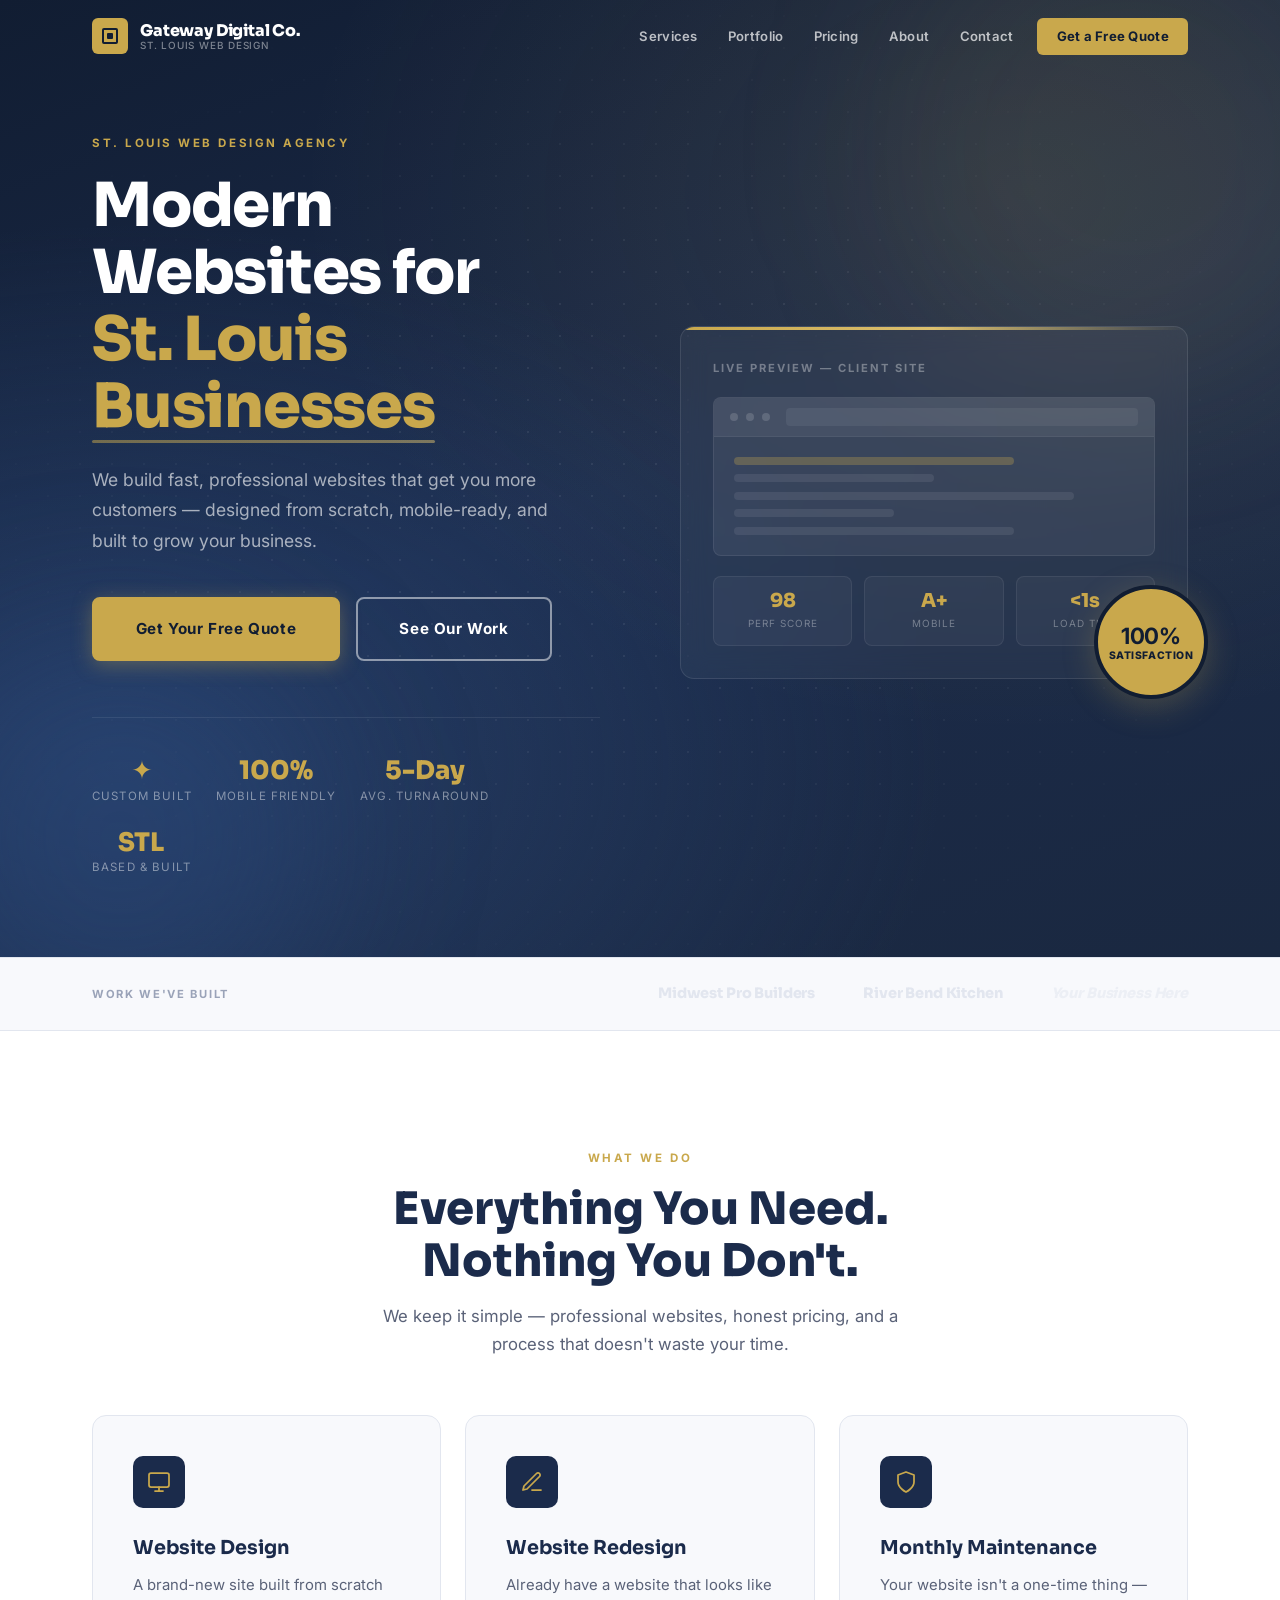
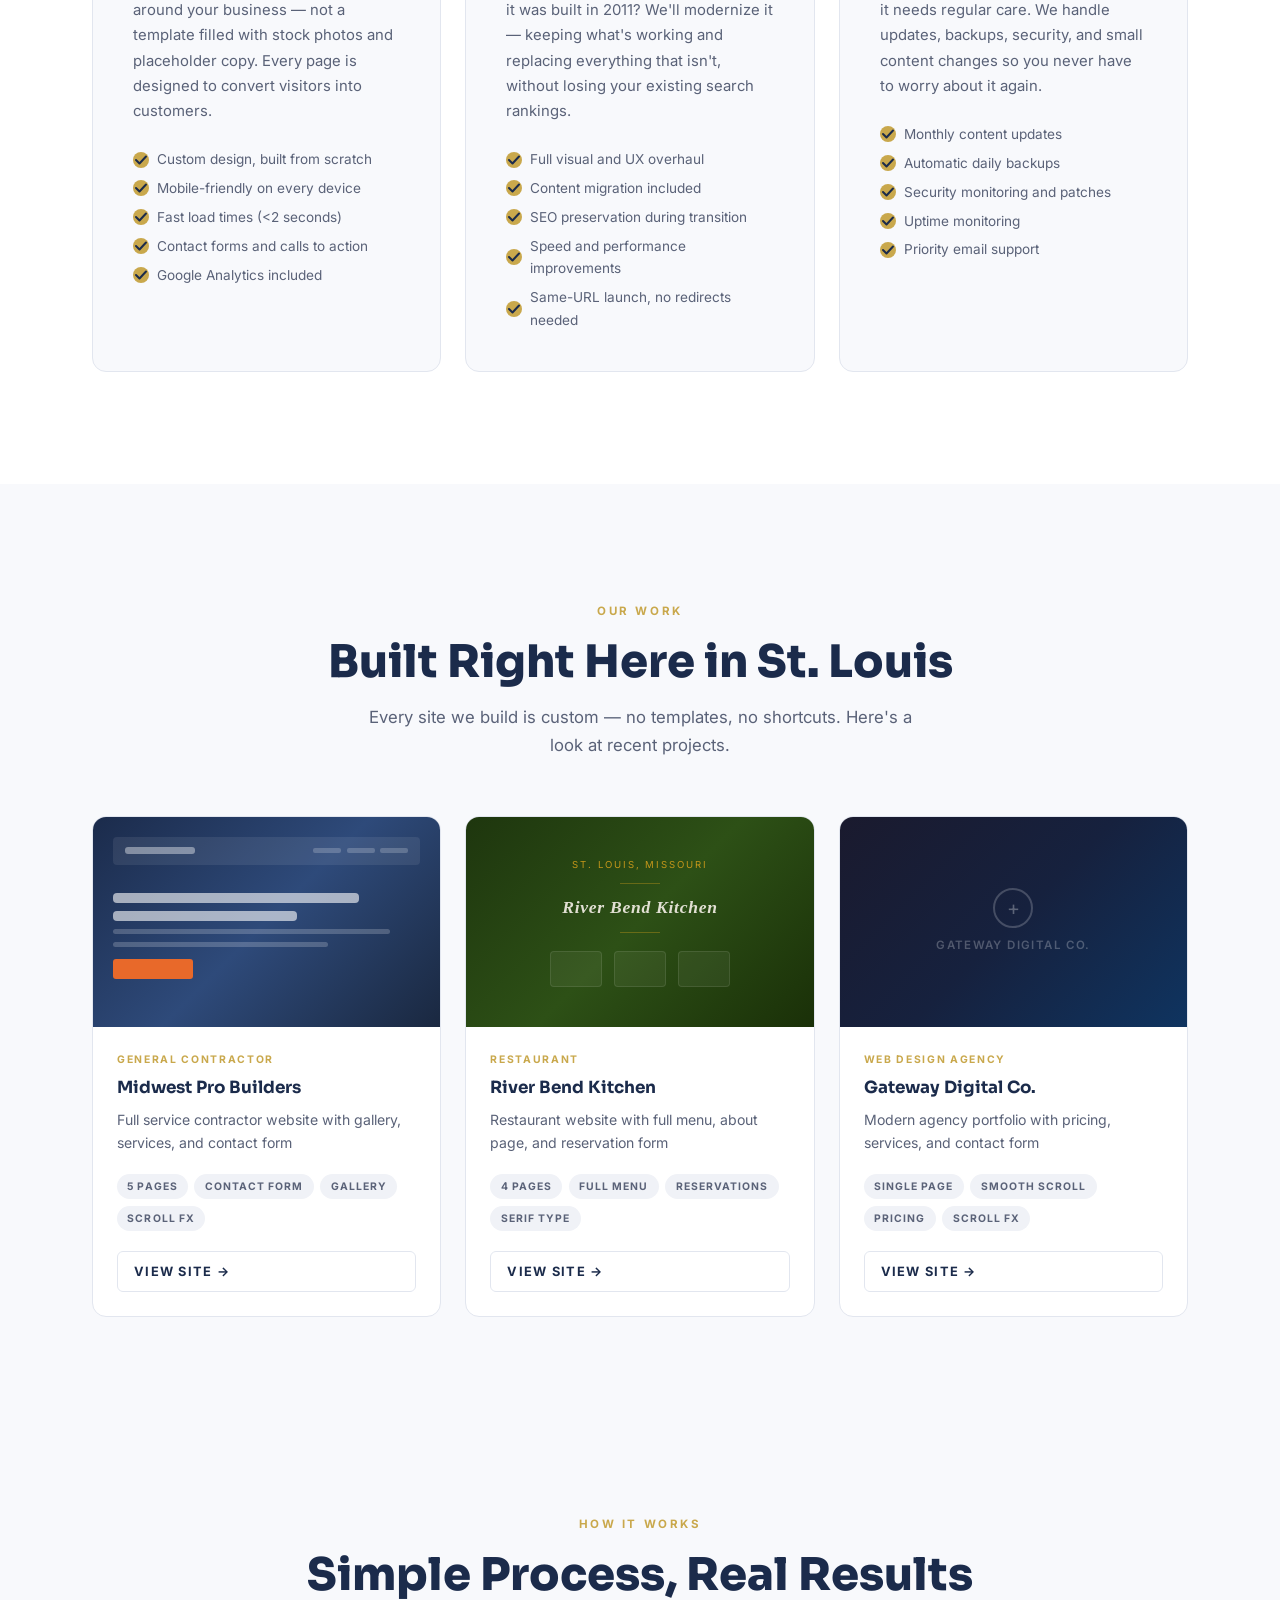
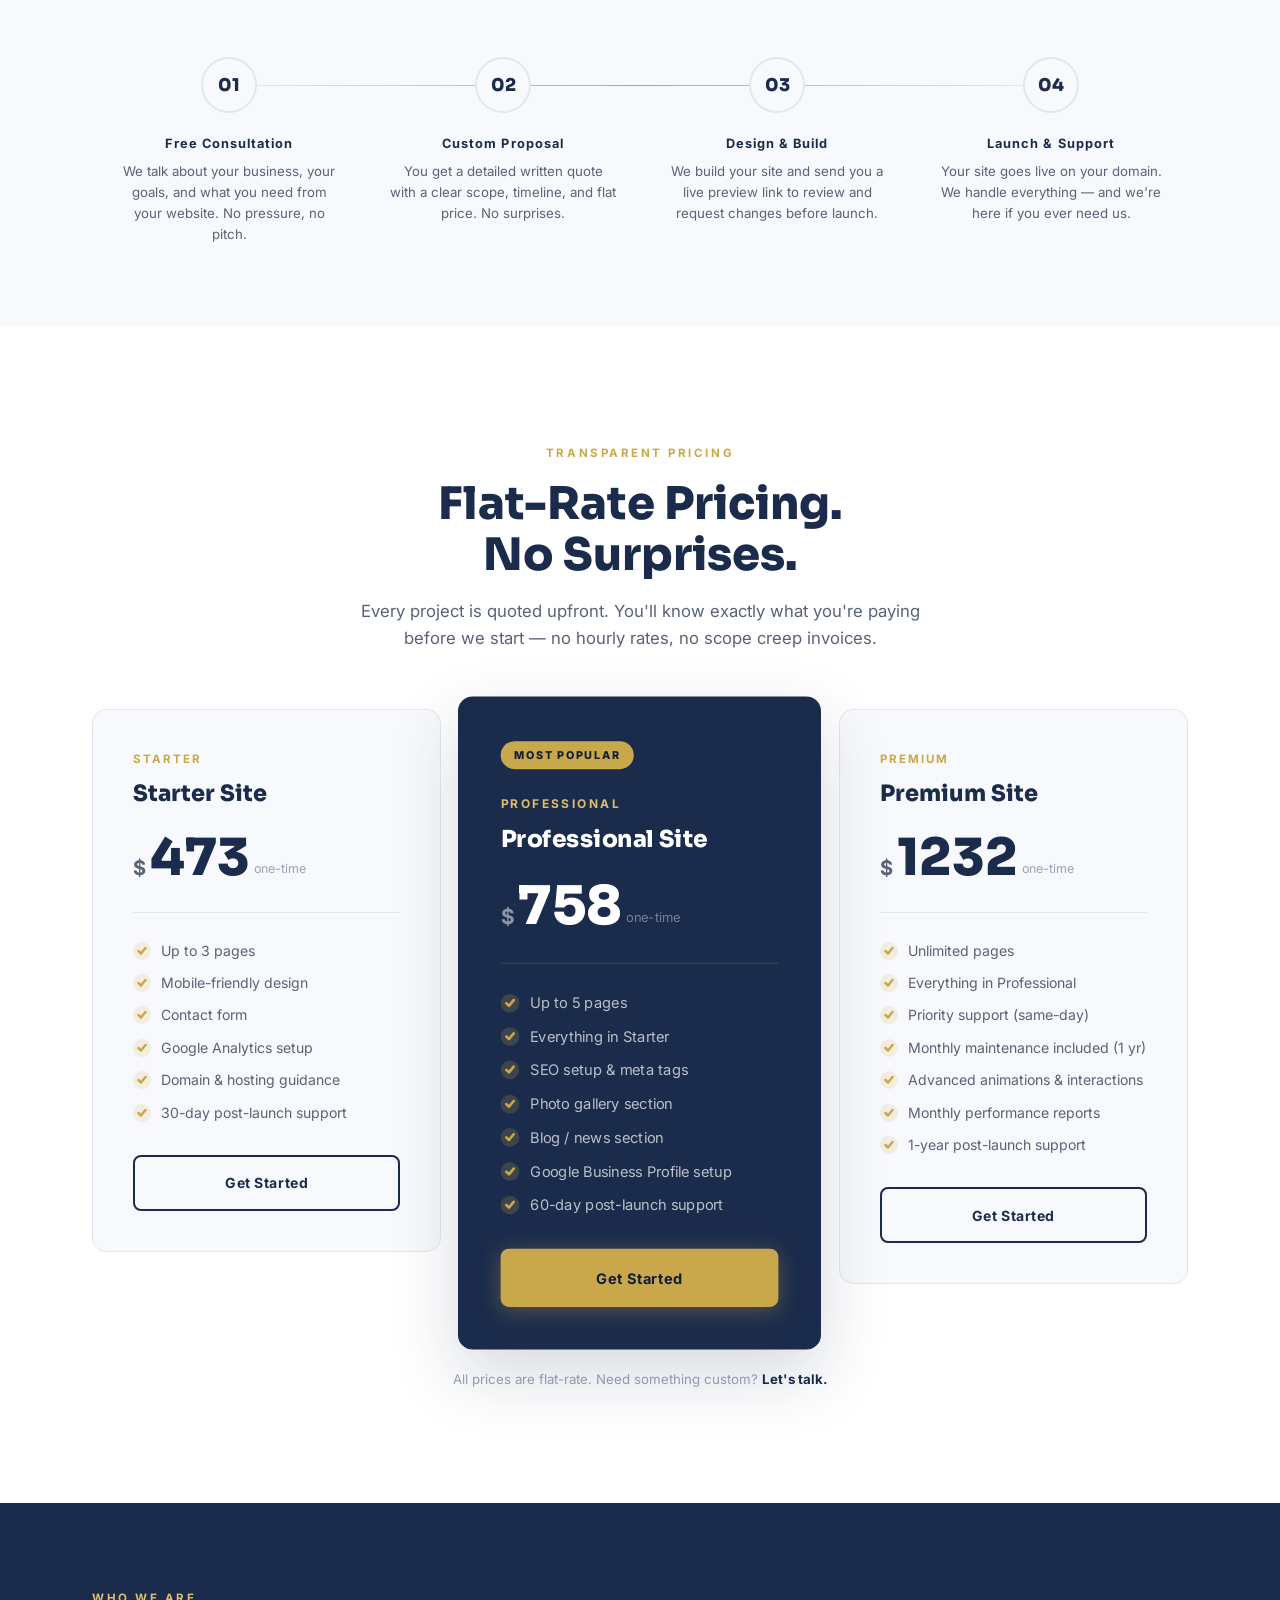
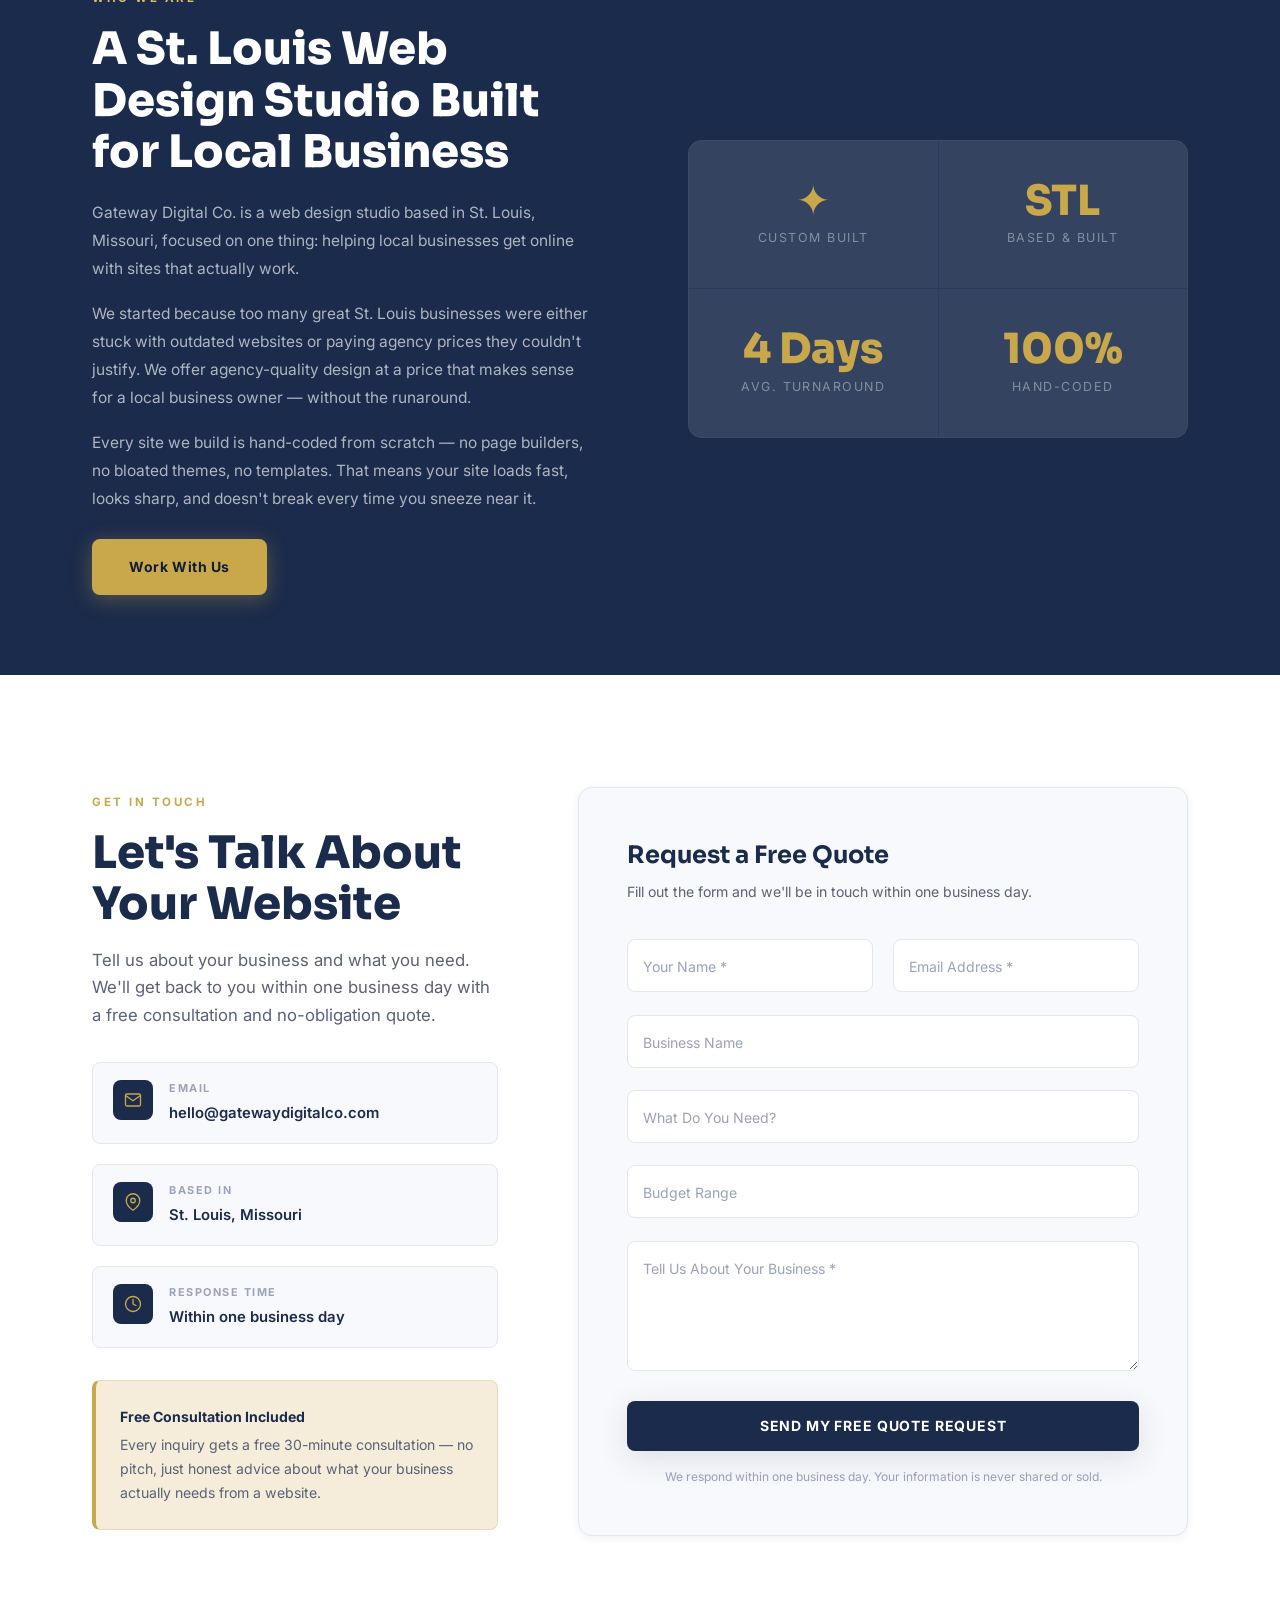
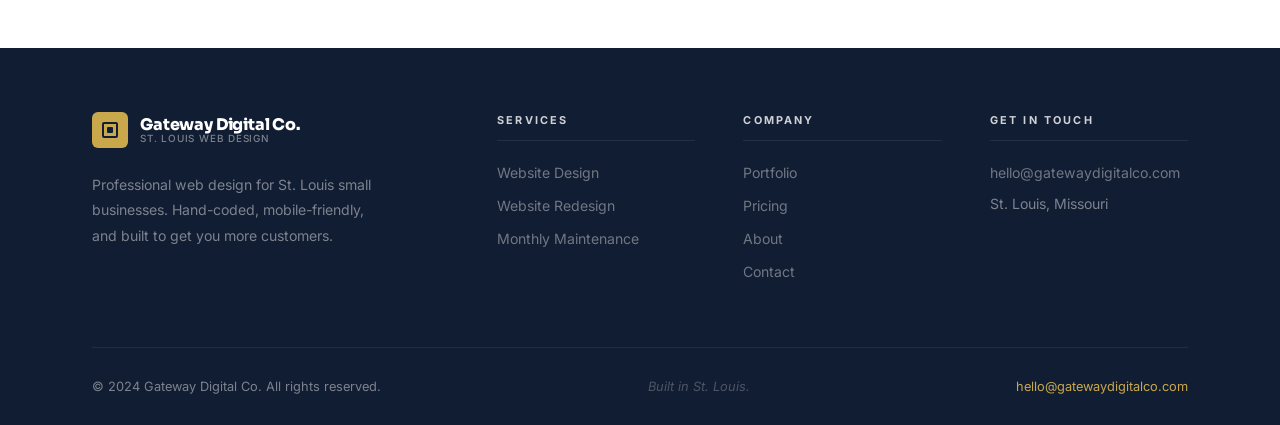
==== index.html @ f3757d0f "Fix badge sizing, remove misleading stat, improve mobile responsiveness - Expand hero badge circle t" ====
<!DOCTYPE html>
<html lang="en">
<head>
  <meta charset="UTF-8" />
  <meta name="viewport" content="width=device-width, initial-scale=1.0" />
  <title>Gateway Digital Co. — Web Design for St. Louis Businesses</title>
  <meta name="description" content="Gateway Digital Co. builds fast, professional websites for St. Louis small businesses. Custom design, mobile-friendly, built to get you more customers." />
  <link rel="stylesheet" href="css/style.css" />
  <style>
    /* Active nav link */
    .nav-links a.active-link { color: var(--gold) !important; }
  </style>
</head>
<body>

<!-- MOBILE NAV -->
<div id="mobile-nav">
  <a href="#services">Services</a>
  <a href="#portfolio">Portfolio</a>
  <a href="#pricing">Pricing</a>
  <a href="#about">About</a>
  <a href="#contact">Contact</a>
  <a href="#contact" class="mob-cta">Get a Free Quote</a>
</div>

<!-- HEADER -->
<header id="site-header" class="at-top">
  <div class="nav-inner">
    <a href="#" class="nav-logo">
      <div class="nav-logo-mark">
        <div class="nav-logo-mark-inner"></div>
      </div>
      <div class="nav-logo-text">
        <div class="nav-logo-name">Gateway Digital Co.</div>
        <div class="nav-logo-tagline">St. Louis Web Design</div>
      </div>
    </a>
    <nav class="nav-links">
      <a href="#services">Services</a>
      <a href="#portfolio">Portfolio</a>
      <a href="#pricing">Pricing</a>
      <a href="#about">About</a>
      <a href="#contact">Contact</a>
      <a href="#contact" class="nav-cta">Get a Free Quote</a>
    </nav>
    <button class="hamburger" aria-label="Open menu">
      <span></span><span></span><span></span>
    </button>
  </div>
</header>

<!-- ============================================================
     HERO
     ============================================================ -->
<section id="hero" class="hero">
  <div class="hero-shape hero-shape-1"></div>
  <div class="hero-shape hero-shape-2"></div>

  <div class="hero-inner">
    <!-- COPY -->
    <div class="hero-copy reveal">
      <span class="eyebrow">St. Louis Web Design Agency</span>
      <h1 class="hero-headline">
        Modern Websites for<br><mark>St. Louis Businesses</mark>
      </h1>
      <p class="hero-sub">
        We build fast, professional websites that get you more customers — designed from scratch, mobile-ready, and built to grow your business.
      </p>
      <div class="hero-actions">
        <a href="#contact" class="btn btn-gold btn-lg">Get Your Free Quote</a>
        <a href="#portfolio" class="btn btn-outline-white btn-lg">See Our Work</a>
      </div>
      <div class="hero-proof">
        <div class="proof-item">
          <div class="proof-num">✦</div>
          <div class="proof-label">Custom Built</div>
        </div>
        <div class="proof-item">
          <div class="proof-num">100%</div>
          <div class="proof-label">Mobile Friendly</div>
        </div>
        <div class="proof-item">
          <div class="proof-num" data-count="5" data-suffix="-Day">5-Day</div>
          <div class="proof-label">Avg. Turnaround</div>
        </div>
        <div class="proof-item">
          <div class="proof-num">STL</div>
          <div class="proof-label">Based &amp; Built</div>
        </div>
      </div>
    </div>

    <!-- VISUAL -->
    <div class="hero-visual reveal from-right">
      <div class="hero-card">
        <div class="hero-card-label">Live Preview — Client Site</div>
        <div class="hero-browser">
          <div class="hero-browser-bar">
            <div class="browser-dot"></div>
            <div class="browser-dot"></div>
            <div class="browser-dot"></div>
            <div class="browser-url"></div>
          </div>
          <div class="hero-browser-body">
            <div class="browser-line accent w-70"></div>
            <div class="browser-line w-50"></div>
            <div class="browser-line w-85"></div>
            <div class="browser-line w-40"></div>
            <div class="browser-line w-70"></div>
          </div>
        </div>
        <div class="hero-metrics">
          <div class="metric-box">
            <div class="metric-val">98</div>
            <div class="metric-lbl">Perf Score</div>
          </div>
          <div class="metric-box">
            <div class="metric-val">A+</div>
            <div class="metric-lbl">Mobile</div>
          </div>
          <div class="metric-box">
            <div class="metric-val">&lt;1s</div>
            <div class="metric-lbl">Load Time</div>
          </div>
        </div>
      </div>
      <div class="hero-badge-float">
        <strong>100%</strong>
        Satisfaction
      </div>
    </div>
  </div>
</section>

<!-- LOGO BAR -->
<div class="logo-bar">
  <div class="logo-bar-inner">
    <span class="logo-bar-label">Work We've Built</span>
    <div class="logo-bar-logos">
      <span class="logo-bar-item">Midwest Pro Builders</span>
      <span class="logo-bar-item">River Bend Kitchen</span>
      <span class="logo-bar-item" style="font-style:italic;opacity:0.5;">Your Business Here</span>
    </div>
  </div>
</div>

<!-- ============================================================
     SERVICES
     ============================================================ -->
<section id="services" class="section">
  <div class="wrap">
    <div class="text-center reveal">
      <span class="eyebrow">What We Do</span>
      <h2 class="section-heading">Everything You Need.<br>Nothing You Don't.</h2>
      <p class="section-sub">We keep it simple — professional websites, honest pricing, and a process that doesn't waste your time.</p>
    </div>
    <div class="services-grid">

      <div class="service-card reveal d1">
        <div class="service-icon">
          <svg viewBox="0 0 24 24">
            <rect x="2" y="3" width="20" height="14" rx="2"/><path d="M8 21h8M12 17v4"/>
          </svg>
        </div>
        <h3>Website Design</h3>
        <p>A brand-new site built from scratch around your business — not a template filled with stock photos and placeholder copy. Every page is designed to convert visitors into customers.</p>
        <ul class="service-list">
          <li>Custom design, built from scratch</li>
          <li>Mobile-friendly on every device</li>
          <li>Fast load times (&lt;2 seconds)</li>
          <li>Contact forms and calls to action</li>
          <li>Google Analytics included</li>
        </ul>
      </div>

      <div class="service-card reveal d2">
        <div class="service-icon">
          <svg viewBox="0 0 24 24">
            <path d="M12 20h9M16.5 3.5a2.121 2.121 0 013 3L7 19l-4 1 1-4L16.5 3.5z"/>
          </svg>
        </div>
        <h3>Website Redesign</h3>
        <p>Already have a website that looks like it was built in 2011? We'll modernize it — keeping what's working and replacing everything that isn't, without losing your existing search rankings.</p>
        <ul class="service-list">
          <li>Full visual and UX overhaul</li>
          <li>Content migration included</li>
          <li>SEO preservation during transition</li>
          <li>Speed and performance improvements</li>
          <li>Same-URL launch, no redirects needed</li>
        </ul>
      </div>

      <div class="service-card reveal d3">
        <div class="service-icon">
          <svg viewBox="0 0 24 24">
            <path d="M12 22s8-4 8-10V5l-8-3-8 3v7c0 6 8 10 8 10z"/>
          </svg>
        </div>
        <h3>Monthly Maintenance</h3>
        <p>Your website isn't a one-time thing — it needs regular care. We handle updates, backups, security, and small content changes so you never have to worry about it again.</p>
        <ul class="service-list">
          <li>Monthly content updates</li>
          <li>Automatic daily backups</li>
          <li>Security monitoring and patches</li>
          <li>Uptime monitoring</li>
          <li>Priority email support</li>
        </ul>
      </div>

    </div>
  </div>
</section>

<!-- ============================================================
     PORTFOLIO
     ============================================================ -->
<section id="portfolio" class="section" style="background:var(--off-white);">
  <div class="wrap">
    <div class="text-center reveal">
      <span class="eyebrow">Our Work</span>
      <h2 class="section-heading">Built Right Here in St. Louis</h2>
      <p class="section-sub">Every site we build is custom — no templates, no shortcuts. Here's a look at recent projects.</p>
    </div>
    <div class="portfolio-grid">

      <!-- Midwest Pro Builders -->
      <div class="portfolio-card reveal d1">
        <div class="portfolio-thumb">
          <div class="portfolio-thumb-inner thumb-mpb">
            <div class="thumb-mpb-content">
              <div class="thumb-navbar">
                <div class="thumb-nav-logo"></div>
                <div class="thumb-nav-links">
                  <div class="thumb-nav-link"></div>
                  <div class="thumb-nav-link"></div>
                  <div class="thumb-nav-link"></div>
                </div>
              </div>
              <div class="thumb-hero-text">
                <div class="thumb-h1"></div>
                <div class="thumb-h1-2"></div>
                <div class="thumb-p"></div>
                <div class="thumb-p-2"></div>
                <div class="thumb-btn"></div>
              </div>
              <div></div>
            </div>
          </div>
        </div>
        <div class="portfolio-body">
          <div class="portfolio-tag">General Contractor</div>
          <div class="portfolio-name">Midwest Pro Builders</div>
          <p class="portfolio-desc">Full service contractor website with gallery, services, and contact form</p>
          <div class="portfolio-tech">
            <span class="tech-tag">5 Pages</span>
            <span class="tech-tag">Contact Form</span>
            <span class="tech-tag">Gallery</span>
            <span class="tech-tag">Scroll FX</span>
          </div>
          <a href="https://midwest-pro-builders.vercel.app" class="portfolio-link" target="_blank" rel="noopener">
            View Site &rarr;
          </a>
        </div>
      </div>

      <!-- River Bend Kitchen -->
      <div class="portfolio-card reveal d2">
        <div class="portfolio-thumb">
          <div class="portfolio-thumb-inner thumb-rbk">
            <div class="thumb-rbk-content">
              <div class="thumb-rbk-sub">St. Louis, Missouri</div>
              <div class="thumb-rbk-line"></div>
              <div class="thumb-rbk-name">River Bend Kitchen</div>
              <div class="thumb-rbk-line"></div>
              <div class="thumb-rbk-items">
                <div class="thumb-rbk-item"></div>
                <div class="thumb-rbk-item"></div>
                <div class="thumb-rbk-item"></div>
              </div>
            </div>
          </div>
        </div>
        <div class="portfolio-body">
          <div class="portfolio-tag">Restaurant</div>
          <div class="portfolio-name">River Bend Kitchen</div>
          <p class="portfolio-desc">Restaurant website with full menu, about page, and reservation form</p>
          <div class="portfolio-tech">
            <span class="tech-tag">4 Pages</span>
            <span class="tech-tag">Full Menu</span>
            <span class="tech-tag">Reservations</span>
            <span class="tech-tag">Serif Type</span>
          </div>
          <a href="https://river-bend-kitchen.vercel.app" class="portfolio-link" target="_blank" rel="noopener">
            View Site &rarr;
          </a>
        </div>
      </div>

      <!-- Gateway Digital Co. -->
      <div class="portfolio-card reveal d3">
        <div class="portfolio-thumb">
          <div class="portfolio-thumb-inner thumb-p3">
            <div class="thumb-p3-content">
              <div class="thumb-p3-icon">
                <span class="thumb-p3-plus">+</span>
              </div>
              <span class="thumb-p3-text">Gateway Digital Co.</span>
            </div>
          </div>
        </div>
        <div class="portfolio-body">
          <div class="portfolio-tag">Web Design Agency</div>
          <div class="portfolio-name">Gateway Digital Co.</div>
          <p class="portfolio-desc">Modern agency portfolio with pricing, services, and contact form</p>
          <div class="portfolio-tech">
            <span class="tech-tag">Single Page</span>
            <span class="tech-tag">Smooth Scroll</span>
            <span class="tech-tag">Pricing</span>
            <span class="tech-tag">Scroll FX</span>
          </div>
          <a href="https://gateway-digital-co.vercel.app" class="portfolio-link" target="_blank" rel="noopener">
            View Site &rarr;
          </a>
        </div>
      </div>

    </div>
  </div>
</section>

<!-- ============================================================
     PROCESS
     ============================================================ -->
<div class="process-strip">
  <div class="wrap">
    <div class="text-center reveal" style="margin-bottom:3.5rem;">
      <span class="eyebrow">How It Works</span>
      <h2 class="section-heading">Simple Process, Real Results</h2>
    </div>
    <div class="process-grid">
      <div class="process-step reveal d1">
        <div class="process-num">01</div>
        <h4>Free Consultation</h4>
        <p>We talk about your business, your goals, and what you need from your website. No pressure, no pitch.</p>
      </div>
      <div class="process-step reveal d2">
        <div class="process-num">02</div>
        <h4>Custom Proposal</h4>
        <p>You get a detailed written quote with a clear scope, timeline, and flat price. No surprises.</p>
      </div>
      <div class="process-step reveal d3">
        <div class="process-num">03</div>
        <h4>Design &amp; Build</h4>
        <p>We build your site and send you a live preview link to review and request changes before launch.</p>
      </div>
      <div class="process-step reveal d4">
        <div class="process-num">04</div>
        <h4>Launch &amp; Support</h4>
        <p>Your site goes live on your domain. We handle everything — and we're here if you ever need us.</p>
      </div>
    </div>
  </div>
</div>

<!-- ============================================================
     PRICING
     ============================================================ -->
<section id="pricing" class="section">
  <div class="wrap">
    <div class="text-center reveal">
      <span class="eyebrow">Transparent Pricing</span>
      <h2 class="section-heading">Flat-Rate Pricing.<br>No Surprises.</h2>
      <p class="section-sub">Every project is quoted upfront. You'll know exactly what you're paying before we start — no hourly rates, no scope creep invoices.</p>
    </div>
    <div class="pricing-grid">

      <!-- Starter -->
      <div class="pricing-card reveal d1">
        <div class="pricing-tier">Starter</div>
        <div class="pricing-name">Starter Site</div>
        <div class="pricing-price">
          <span class="price-dollar">$</span>
          <span class="price-amount" data-count="499">499</span>
          <span class="price-note">one-time</span>
        </div>
        <div class="pricing-features">
          <div class="pricing-feature">
            <div class="pf-check"><svg viewBox="0 0 10 10"><polyline points="1.5 5 4 7.5 8.5 2"/></svg></div>
            <span>Up to 3 pages</span>
          </div>
          <div class="pricing-feature">
            <div class="pf-check"><svg viewBox="0 0 10 10"><polyline points="1.5 5 4 7.5 8.5 2"/></svg></div>
            <span>Mobile-friendly design</span>
          </div>
          <div class="pricing-feature">
            <div class="pf-check"><svg viewBox="0 0 10 10"><polyline points="1.5 5 4 7.5 8.5 2"/></svg></div>
            <span>Contact form</span>
          </div>
          <div class="pricing-feature">
            <div class="pf-check"><svg viewBox="0 0 10 10"><polyline points="1.5 5 4 7.5 8.5 2"/></svg></div>
            <span>Google Analytics setup</span>
          </div>
          <div class="pricing-feature">
            <div class="pf-check"><svg viewBox="0 0 10 10"><polyline points="1.5 5 4 7.5 8.5 2"/></svg></div>
            <span>Domain &amp; hosting guidance</span>
          </div>
          <div class="pricing-feature">
            <div class="pf-check"><svg viewBox="0 0 10 10"><polyline points="1.5 5 4 7.5 8.5 2"/></svg></div>
            <span>30-day post-launch support</span>
          </div>
        </div>
        <a href="#contact" class="btn btn-outline-navy" style="width:100%;justify-content:center;">Get Started</a>
      </div>

      <!-- Professional (featured) -->
      <div class="pricing-card featured reveal d2">
        <div class="pricing-badge">Most Popular</div>
        <div class="pricing-tier pricing-tier-white">Professional</div>
        <div class="pricing-name pricing-name-white">Professional Site</div>
        <div class="pricing-price pricing-price-dark">
          <span class="price-dollar price-dollar-white">$</span>
          <span class="price-amount price-amount-white" data-count="799">799</span>
          <span class="price-note price-note-white">one-time</span>
        </div>
        <div class="pricing-features">
          <div class="pricing-feature pricing-feature-white">
            <div class="pf-check pf-check-white"><svg viewBox="0 0 10 10"><polyline points="1.5 5 4 7.5 8.5 2"/></svg></div>
            <span>Up to 5 pages</span>
          </div>
          <div class="pricing-feature pricing-feature-white">
            <div class="pf-check pf-check-white"><svg viewBox="0 0 10 10"><polyline points="1.5 5 4 7.5 8.5 2"/></svg></div>
            <span>Everything in Starter</span>
          </div>
          <div class="pricing-feature pricing-feature-white">
            <div class="pf-check pf-check-white"><svg viewBox="0 0 10 10"><polyline points="1.5 5 4 7.5 8.5 2"/></svg></div>
            <span>SEO setup &amp; meta tags</span>
          </div>
          <div class="pricing-feature pricing-feature-white">
            <div class="pf-check pf-check-white"><svg viewBox="0 0 10 10"><polyline points="1.5 5 4 7.5 8.5 2"/></svg></div>
            <span>Photo gallery section</span>
          </div>
          <div class="pricing-feature pricing-feature-white">
            <div class="pf-check pf-check-white"><svg viewBox="0 0 10 10"><polyline points="1.5 5 4 7.5 8.5 2"/></svg></div>
            <span>Blog / news section</span>
          </div>
          <div class="pricing-feature pricing-feature-white">
            <div class="pf-check pf-check-white"><svg viewBox="0 0 10 10"><polyline points="1.5 5 4 7.5 8.5 2"/></svg></div>
            <span>Google Business Profile setup</span>
          </div>
          <div class="pricing-feature pricing-feature-white">
            <div class="pf-check pf-check-white"><svg viewBox="0 0 10 10"><polyline points="1.5 5 4 7.5 8.5 2"/></svg></div>
            <span>60-day post-launch support</span>
          </div>
        </div>
        <a href="#contact" class="btn btn-gold" style="width:100%;justify-content:center;">Get Started</a>
      </div>

      <!-- Premium -->
      <div class="pricing-card reveal d3">
        <div class="pricing-tier">Premium</div>
        <div class="pricing-name">Premium Site</div>
        <div class="pricing-price">
          <span class="price-dollar">$</span>
          <span class="price-amount" data-count="1299">1,299</span>
          <span class="price-note">one-time</span>
        </div>
        <div class="pricing-features">
          <div class="pricing-feature">
            <div class="pf-check"><svg viewBox="0 0 10 10"><polyline points="1.5 5 4 7.5 8.5 2"/></svg></div>
            <span>Unlimited pages</span>
          </div>
          <div class="pricing-feature">
            <div class="pf-check"><svg viewBox="0 0 10 10"><polyline points="1.5 5 4 7.5 8.5 2"/></svg></div>
            <span>Everything in Professional</span>
          </div>
          <div class="pricing-feature">
            <div class="pf-check"><svg viewBox="0 0 10 10"><polyline points="1.5 5 4 7.5 8.5 2"/></svg></div>
            <span>Priority support (same-day)</span>
          </div>
          <div class="pricing-feature">
            <div class="pf-check"><svg viewBox="0 0 10 10"><polyline points="1.5 5 4 7.5 8.5 2"/></svg></div>
            <span>Monthly maintenance included (1 yr)</span>
          </div>
          <div class="pricing-feature">
            <div class="pf-check"><svg viewBox="0 0 10 10"><polyline points="1.5 5 4 7.5 8.5 2"/></svg></div>
            <span>Advanced animations &amp; interactions</span>
          </div>
          <div class="pricing-feature">
            <div class="pf-check"><svg viewBox="0 0 10 10"><polyline points="1.5 5 4 7.5 8.5 2"/></svg></div>
            <span>Monthly performance reports</span>
          </div>
          <div class="pricing-feature">
            <div class="pf-check"><svg viewBox="0 0 10 10"><polyline points="1.5 5 4 7.5 8.5 2"/></svg></div>
            <span>1-year post-launch support</span>
          </div>
        </div>
        <a href="#contact" class="btn btn-outline-navy" style="width:100%;justify-content:center;">Get Started</a>
      </div>

    </div>
    <p style="text-align:center;font-size:0.83rem;color:var(--gray-400);margin-top:2rem;">
      All prices are flat-rate. Need something custom? <a href="#contact" style="color:var(--navy);font-weight:700;">Let's talk.</a>
    </p>
  </div>
</section>

<!-- ============================================================
     ABOUT
     ============================================================ -->
<section id="about" class="section section-sm" style="background:var(--navy);">
  <div class="wrap">
    <div class="about-inner">
      <div class="about-copy reveal from-left">
        <span class="eyebrow">Who We Are</span>
        <h2 class="section-heading section-heading-white">A St. Louis Web Design Studio Built for Local Business</h2>
        <p>Gateway Digital Co. is a web design studio based in St. Louis, Missouri, focused on one thing: helping local businesses get online with sites that actually work.</p>
        <p>We started because too many great St. Louis businesses were either stuck with outdated websites or paying agency prices they couldn't justify. We offer agency-quality design at a price that makes sense for a local business owner — without the runaround.</p>
        <p>Every site we build is hand-coded from scratch — no page builders, no bloated themes, no templates. That means your site loads fast, looks sharp, and doesn't break every time you sneeze near it.</p>
        <a href="#contact" class="btn btn-gold" style="margin-top:0.5rem;">Work With Us</a>
      </div>
      <div class="about-stats reveal from-right">
        <div class="about-stat">
          <div class="about-stat-num">✦</div>
          <div class="about-stat-label">Custom Built</div>
        </div>
        <div class="about-stat">
          <div class="about-stat-num">STL</div>
          <div class="about-stat-label">Based &amp; Built</div>
        </div>
        <div class="about-stat">
          <div class="about-stat-num" data-count="5" data-suffix=" Days">5 Days</div>
          <div class="about-stat-label">Avg. Turnaround</div>
        </div>
        <div class="about-stat">
          <div class="about-stat-num">100%</div>
          <div class="about-stat-label">Hand-Coded</div>
        </div>
      </div>
    </div>
  </div>
</section>

<!-- ============================================================
     CONTACT
     ============================================================ -->
<section id="contact" class="section">
  <div class="wrap">
    <div class="contact-inner">

      <!-- LEFT: Info -->
      <div class="reveal from-left">
        <span class="eyebrow">Get In Touch</span>
        <h2 class="section-heading">Let's Talk About Your Website</h2>
        <p class="section-sub" style="margin-bottom:2rem;">Tell us about your business and what you need. We'll get back to you within one business day with a free consultation and no-obligation quote.</p>

        <div class="contact-detail">
          <div class="contact-detail-icon">
            <svg viewBox="0 0 24 24"><path d="M4 4h16c1.1 0 2 .9 2 2v12c0 1.1-.9 2-2 2H4c-1.1 0-2-.9-2-2V6c0-1.1.9-2 2-2z"/><polyline points="22,6 12,13 2,6"/></svg>
          </div>
          <div>
            <div class="contact-detail-label">Email</div>
            <div class="contact-detail-value">
              <a href="mailto:hello@gatewaydigitalco.com">hello@gatewaydigitalco.com</a>
            </div>
          </div>
        </div>

        <div class="contact-detail">
          <div class="contact-detail-icon">
            <svg viewBox="0 0 24 24"><path d="M21 10c0 7-9 13-9 13s-9-6-9-13a9 9 0 0118 0z"/><circle cx="12" cy="10" r="3"/></svg>
          </div>
          <div>
            <div class="contact-detail-label">Based In</div>
            <div class="contact-detail-value">St. Louis, Missouri</div>
          </div>
        </div>

        <div class="contact-detail">
          <div class="contact-detail-icon">
            <svg viewBox="0 0 24 24"><circle cx="12" cy="12" r="10"/><polyline points="12 6 12 12 16 14"/></svg>
          </div>
          <div>
            <div class="contact-detail-label">Response Time</div>
            <div class="contact-detail-value">Within one business day</div>
          </div>
        </div>

        <div style="margin-top:2rem;padding:1.5rem;background:var(--gold-pale);border:1px solid rgba(201,168,76,0.25);border-radius:var(--radius);border-left:4px solid var(--gold);">
          <p style="font-size:0.88rem;color:var(--gray-600);line-height:1.7;">
            <strong style="color:var(--navy);display:block;margin-bottom:0.25rem;">Free Consultation Included</strong>
            Every inquiry gets a free 30-minute consultation — no pitch, just honest advice about what your business actually needs from a website.
          </p>
        </div>
      </div>

      <!-- RIGHT: Form -->
      <div class="contact-form-card reveal from-right">
        <h3>Request a Free Quote</h3>
        <p class="form-sub">Fill out the form and we'll be in touch within one business day.</p>

        <form novalidate>
          <div class="form-row">
            <div class="field">
              <input type="text" id="fname" name="first_name" placeholder=" " required />
              <label for="fname">Your Name *</label>
            </div>
            <div class="field">
              <input type="email" id="email" name="email" placeholder=" " required />
              <label for="email">Email Address *</label>
            </div>
          </div>

          <div class="field">
            <input type="text" id="biz" name="business" placeholder=" " />
            <label for="biz">Business Name</label>
          </div>

          <div class="field">
            <select id="service" name="service">
              <option value="" disabled selected></option>
              <option>New Website Design</option>
              <option>Website Redesign</option>
              <option>Monthly Maintenance</option>
              <option>Not Sure Yet</option>
            </select>
            <label for="service">What Do You Need?</label>
          </div>

          <div class="field">
            <select id="budget" name="budget">
              <option value="" disabled selected></option>
              <option>Starter — $499</option>
              <option>Professional — $799</option>
              <option>Premium — $1,299</option>
              <option>Not Sure Yet</option>
            </select>
            <label for="budget">Budget Range</label>
          </div>

          <div class="field">
            <textarea id="msg" name="message" placeholder=" " required></textarea>
            <label for="msg">Tell Us About Your Business *</label>
          </div>

          <button type="submit" class="submit-btn">Send My Free Quote Request</button>
          <p class="form-legal">We respond within one business day. Your information is never shared or sold.</p>
        </form>
      </div>

    </div>
  </div>
</section>

<!-- ============================================================
     FOOTER
     ============================================================ -->
<footer class="site-footer">
  <div class="wrap">
    <div class="footer-inner">
      <div class="footer-brand">
        <a href="#" class="nav-logo" style="margin-bottom:0.5rem;display:inline-flex;">
          <div class="nav-logo-mark">
            <div class="nav-logo-mark-inner"></div>
          </div>
          <div class="nav-logo-text">
            <div class="nav-logo-name">Gateway Digital Co.</div>
            <div class="nav-logo-tagline">St. Louis Web Design</div>
          </div>
        </a>
        <p>Professional web design for St. Louis small businesses. Hand-coded, mobile-friendly, and built to get you more customers.</p>
      </div>
      <div class="footer-col">
        <h4>Services</h4>
        <ul>
          <li><a href="#services">Website Design</a></li>
          <li><a href="#services">Website Redesign</a></li>
          <li><a href="#services">Monthly Maintenance</a></li>
        </ul>
      </div>
      <div class="footer-col">
        <h4>Company</h4>
        <ul>
          <li><a href="#portfolio">Portfolio</a></li>
          <li><a href="#pricing">Pricing</a></li>
          <li><a href="#about">About</a></li>
          <li><a href="#contact">Contact</a></li>
        </ul>
      </div>
      <div class="footer-col">
        <h4>Get In Touch</h4>
        <div class="footer-contact-item">
          <a href="mailto:hello@gatewaydigitalco.com">hello@gatewaydigitalco.com</a>
        </div>
        <div class="footer-contact-item">St. Louis, Missouri</div>
      </div>
    </div>
    <div class="footer-bottom">
      <span>© 2024 Gateway Digital Co. All rights reserved.</span>
      <span style="color:rgba(255,255,255,0.25);font-style:italic;">Built in St. Louis.</span>
      <span><a href="mailto:hello@gatewaydigitalco.com">hello@gatewaydigitalco.com</a></span>
    </div>
  </div>
</footer>

<script src="js/main.js"></script>
</body>
</html>
---- css/style.css ----
/* ============================================================
   GATEWAY DIGITAL CO. — Stylesheet
   ============================================================ */

@import url('https://fonts.googleapis.com/css2?family=Inter:wght@300;400;500;600;700;800&family=Sora:wght@700;800&display=swap');

/* ---------- RESET & TOKENS ---------- */
*, *::before, *::after { box-sizing: border-box; margin: 0; padding: 0; }

:root {
  --navy:         #1B2B4B;
  --navy-mid:     #243860;
  --navy-light:   #2e4a7a;
  --navy-dark:    #111d32;
  --gold:         #C9A84C;
  --gold-light:   #dbbf6e;
  --gold-dark:    #a8863a;
  --gold-pale:    #f5edda;
  --white:        #FFFFFF;
  --off-white:    #F8F9FC;
  --gray-100:     #f0f2f7;
  --gray-200:     #e2e6ef;
  --gray-400:     #9aa3b8;
  --gray-600:     #5a6278;
  --text:         #1a2035;
  --shadow-sm:    0 2px 8px rgba(27,43,75,0.07);
  --shadow-md:    0 8px 32px rgba(27,43,75,0.12);
  --shadow-lg:    0 24px 64px rgba(27,43,75,0.18);
  --shadow-gold:  0 8px 32px rgba(201,168,76,0.25);
  --radius:       8px;
  --radius-lg:    14px;
  --t:            0.28s cubic-bezier(.4,0,.2,1);
  --font:         'Inter', system-ui, -apple-system, sans-serif;
  --font-display: 'Sora', 'Inter', system-ui, sans-serif;
  --max-w:        1160px;
}

html { scroll-behavior: smooth; font-size: 16px; }
body {
  font-family: var(--font);
  color: var(--text);
  background: var(--white);
  line-height: 1.65;
  -webkit-font-smoothing: antialiased;
  overflow-x: hidden;
}
a    { text-decoration: none; color: inherit; }
ul   { list-style: none; }
img  { max-width: 100%; display: block; }
button { font-family: inherit; cursor: pointer; }

/* ============================================================
   SCROLL REVEAL
   ============================================================ */
.reveal {
  opacity: 0;
  transform: translateY(28px);
  transition: opacity 0.7s ease, transform 0.7s ease;
}
.reveal.from-left  { transform: translateX(-28px); }
.reveal.from-right { transform: translateX(28px); }
.reveal.visible    { opacity: 1; transform: translate(0); }
.d1 { transition-delay: 0.08s; }
.d2 { transition-delay: 0.16s; }
.d3 { transition-delay: 0.24s; }
.d4 { transition-delay: 0.32s; }

/* ============================================================
   LAYOUT
   ============================================================ */
.wrap       { max-width: var(--max-w); margin: 0 auto; padding: 0 2rem; }
.section    { padding: 7rem 0; }
.section-sm { padding: 5rem 0; }

.eyebrow {
  display: inline-block;
  font-size: 0.72rem;
  font-weight: 700;
  letter-spacing: 0.22em;
  text-transform: uppercase;
  color: var(--gold);
  margin-bottom: 1rem;
}
.eyebrow-navy { color: var(--navy); }

.section-heading {
  font-family: var(--font-display);
  font-size: clamp(1.9rem, 3.5vw, 2.8rem);
  font-weight: 800;
  color: var(--navy);
  line-height: 1.15;
  margin-bottom: 1rem;
}
.section-heading-white { color: var(--white); }
.section-sub {
  font-size: 1.05rem;
  color: var(--gray-600);
  max-width: 580px;
  margin-bottom: 3.5rem;
}
.section-sub-white { color: rgba(255,255,255,0.65); }
.text-center { text-align: center; }
.text-center .section-sub { margin-left: auto; margin-right: auto; }

/* ============================================================
   BUTTONS
   ============================================================ */
.btn {
  display: inline-flex;
  align-items: center;
  gap: 0.5rem;
  padding: 0.9rem 2.2rem;
  font-size: 0.875rem;
  font-weight: 700;
  letter-spacing: 0.04em;
  border-radius: var(--radius);
  border: 2px solid transparent;
  transition: all var(--t);
  white-space: nowrap;
}
.btn-gold {
  background: var(--gold);
  color: var(--navy-dark);
  border-color: var(--gold);
  box-shadow: 0 4px 20px rgba(201,168,76,0.35);
}
.btn-gold:hover {
  background: var(--gold-light);
  border-color: var(--gold-light);
  transform: translateY(-2px);
  box-shadow: 0 8px 28px rgba(201,168,76,0.45);
}
.btn-navy {
  background: var(--navy);
  color: var(--white);
  border-color: var(--navy);
}
.btn-navy:hover {
  background: var(--navy-dark);
  border-color: var(--navy-dark);
  transform: translateY(-2px);
  box-shadow: var(--shadow-md);
}
.btn-outline-navy {
  background: transparent;
  color: var(--navy);
  border-color: var(--navy);
}
.btn-outline-navy:hover {
  background: var(--navy);
  color: var(--white);
  transform: translateY(-2px);
}
.btn-outline-white {
  background: transparent;
  color: var(--white);
  border-color: rgba(255,255,255,0.5);
}
.btn-outline-white:hover {
  background: var(--white);
  color: var(--navy);
  border-color: var(--white);
}
.btn-lg { padding: 1.1rem 2.6rem; font-size: 0.95rem; }

/* ============================================================
   HEADER
   ============================================================ */
#site-header {
  position: fixed;
  top: 0; left: 0; right: 0;
  z-index: 1000;
  padding: 1.1rem 0;
  transition: background var(--t), box-shadow var(--t), padding var(--t);
}
#site-header.at-top { background: transparent; }
#site-header.scrolled {
  background: var(--navy-dark);
  box-shadow: 0 2px 20px rgba(0,0,0,0.3);
  padding: 0.7rem 0;
}

.nav-inner {
  max-width: var(--max-w);
  margin: 0 auto;
  padding: 0 2rem;
  display: flex;
  align-items: center;
  justify-content: space-between;
}

/* Logo */
.nav-logo {
  display: flex;
  align-items: center;
  gap: 0.75rem;
}
.nav-logo-mark {
  width: 36px; height: 36px;
  background: var(--gold);
  border-radius: 6px;
  display: flex;
  align-items: center;
  justify-content: center;
  flex-shrink: 0;
}
.nav-logo-mark-inner {
  width: 16px; height: 16px;
  border: 2.5px solid var(--navy-dark);
  border-radius: 2px;
  position: relative;
}
.nav-logo-mark-inner::after {
  content: '';
  position: absolute;
  top: 3px; left: 3px; right: 3px; bottom: 3px;
  background: var(--navy-dark);
  border-radius: 1px;
}
.nav-logo-text { line-height: 1.1; }
.nav-logo-name {
  font-family: var(--font-display);
  font-size: 1rem;
  font-weight: 800;
  color: var(--white);
  letter-spacing: -0.01em;
}
.nav-logo-tagline {
  font-size: 0.62rem;
  font-weight: 500;
  color: rgba(255,255,255,0.45);
  letter-spacing: 0.08em;
  text-transform: uppercase;
}

/* Nav links */
.nav-links {
  display: flex;
  align-items: center;
  gap: 0.1rem;
}
.nav-links a {
  font-size: 0.82rem;
  font-weight: 600;
  color: rgba(255,255,255,0.7);
  padding: 0.4rem 0.9rem;
  border-radius: 6px;
  letter-spacing: 0.02em;
  transition: color var(--t), background var(--t);
}
.nav-links a:hover { color: var(--white); background: rgba(255,255,255,0.07); }
.nav-links .nav-cta {
  background: var(--gold);
  color: var(--navy-dark) !important;
  font-weight: 700;
  margin-left: 0.5rem;
  padding: 0.5rem 1.2rem;
}
.nav-links .nav-cta:hover { background: var(--gold-light); }

/* Hamburger */
.hamburger {
  display: none;
  flex-direction: column;
  gap: 5px;
  width: 40px; height: 40px;
  background: rgba(255,255,255,0.08);
  border: 1px solid rgba(255,255,255,0.15);
  border-radius: 6px;
  padding: 9px 8px;
}
.hamburger span {
  display: block;
  width: 100%; height: 2px;
  background: var(--white);
  border-radius: 2px;
  transition: transform 0.3s, opacity 0.3s;
}
.hamburger.open span:nth-child(1) { transform: translateY(7px) rotate(45deg); }
.hamburger.open span:nth-child(2) { opacity: 0; }
.hamburger.open span:nth-child(3) { transform: translateY(-7px) rotate(-45deg); }

/* Mobile nav */
#mobile-nav {
  display: none;
  position: fixed;
  inset: 0;
  background: var(--navy-dark);
  z-index: 999;
  flex-direction: column;
  align-items: center;
  justify-content: center;
  gap: 2rem;
}
#mobile-nav.open { display: flex; }
#mobile-nav a {
  font-family: var(--font-display);
  font-size: 1.8rem;
  font-weight: 800;
  color: rgba(255,255,255,0.75);
  transition: color var(--t);
}
#mobile-nav a:hover { color: var(--gold); }
#mobile-nav .mob-cta {
  background: var(--gold);
  color: var(--navy-dark) !important;
  font-size: 0.9rem !important;
  font-family: var(--font) !important;
  font-weight: 700;
  letter-spacing: 0.04em;
  padding: 0.9rem 2.5rem;
  border-radius: var(--radius);
  margin-top: 0.5rem;
}

/* ============================================================
   HERO
   ============================================================ */
.hero {
  min-height: 100vh;
  background: var(--navy-dark);
  display: flex;
  align-items: center;
  position: relative;
  overflow: hidden;
}

/* Background geometry */
.hero::before {
  content: '';
  position: absolute;
  inset: 0;
  background:
    radial-gradient(ellipse at 80% 20%, rgba(201,168,76,0.12) 0%, transparent 50%),
    radial-gradient(ellipse at 10% 80%, rgba(44,74,122,0.6) 0%, transparent 50%),
    linear-gradient(160deg, #111d32 0%, #1b2b4b 50%, #1a2840 100%);
}

/* Dot grid */
.hero::after {
  content: '';
  position: absolute;
  inset: 0;
  background-image: radial-gradient(rgba(255,255,255,0.07) 1px, transparent 1px);
  background-size: 32px 32px;
  mask-image: radial-gradient(ellipse at center, black 30%, transparent 80%);
  -webkit-mask-image: radial-gradient(ellipse at center, black 30%, transparent 80%);
}

/* Floating accent shapes */
.hero-shape {
  position: absolute;
  border-radius: 50%;
  filter: blur(80px);
  pointer-events: none;
}
.hero-shape-1 {
  width: 500px; height: 500px;
  background: rgba(201,168,76,0.07);
  top: -100px; right: -100px;
}
.hero-shape-2 {
  width: 400px; height: 400px;
  background: rgba(44,74,122,0.4);
  bottom: -80px; left: -80px;
}

.hero-inner {
  position: relative;
  z-index: 2;
  max-width: var(--max-w);
  margin: 0 auto;
  padding: 8rem 2rem 5rem;
  display: grid;
  grid-template-columns: 1fr 1fr;
  gap: 5rem;
  align-items: center;
}

/* Left: copy */
.hero-copy .eyebrow { margin-bottom: 1.25rem; }

.hero-headline {
  font-family: var(--font-display);
  font-size: clamp(2.4rem, 5vw, 3.8rem);
  font-weight: 800;
  color: var(--white);
  line-height: 1.1;
  letter-spacing: -0.02em;
  margin-bottom: 1.5rem;
}
.hero-headline mark {
  background: none;
  color: var(--gold);
  position: relative;
}
.hero-headline mark::after {
  content: '';
  position: absolute;
  bottom: 2px; left: 0; right: 0;
  height: 3px;
  background: linear-gradient(90deg, var(--gold), var(--gold-light));
  border-radius: 2px;
  opacity: 0.5;
}

.hero-sub {
  font-size: 1.1rem;
  color: rgba(255,255,255,0.62);
  max-width: 480px;
  margin-bottom: 2.5rem;
  line-height: 1.75;
}

.hero-actions {
  display: flex;
  gap: 1rem;
  flex-wrap: wrap;
  margin-bottom: 3.5rem;
}

.hero-proof {
  display: flex;
  align-items: center;
  gap: 2rem;
  padding-top: 2.5rem;
  border-top: 1px solid rgba(255,255,255,0.08);
  flex-wrap: wrap;
  gap: 1.5rem;
}
.proof-item { text-align: center; }
.proof-num {
  font-family: var(--font-display);
  font-size: 1.6rem;
  font-weight: 800;
  color: var(--gold);
  line-height: 1;
}
.proof-label {
  font-size: 0.72rem;
  color: rgba(255,255,255,0.45);
  text-transform: uppercase;
  letter-spacing: 0.1em;
  margin-top: 3px;
}

/* Right: visual panel */
.hero-visual {
  position: relative;
}
.hero-card {
  background: rgba(255,255,255,0.04);
  border: 1px solid rgba(255,255,255,0.1);
  border-radius: var(--radius-lg);
  padding: 2rem;
  backdrop-filter: blur(12px);
  position: relative;
  overflow: hidden;
}
.hero-card::before {
  content: '';
  position: absolute;
  top: 0; left: 0; right: 0;
  height: 3px;
  background: linear-gradient(90deg, var(--gold), var(--gold-light), transparent);
}
.hero-card-label {
  font-size: 0.7rem;
  font-weight: 700;
  letter-spacing: 0.18em;
  text-transform: uppercase;
  color: rgba(255,255,255,0.35);
  margin-bottom: 1.25rem;
}
.hero-browser {
  background: rgba(255,255,255,0.06);
  border: 1px solid rgba(255,255,255,0.08);
  border-radius: 8px;
  overflow: hidden;
  margin-bottom: 1.25rem;
}
.hero-browser-bar {
  background: rgba(255,255,255,0.06);
  padding: 0.6rem 1rem;
  display: flex;
  align-items: center;
  gap: 0.5rem;
  border-bottom: 1px solid rgba(255,255,255,0.05);
}
.browser-dot {
  width: 8px; height: 8px;
  border-radius: 50%;
  background: rgba(255,255,255,0.15);
}
.browser-url {
  flex: 1;
  margin-left: 0.5rem;
  background: rgba(255,255,255,0.06);
  border-radius: 4px;
  height: 18px;
}
.hero-browser-body {
  padding: 1.25rem;
  display: flex;
  flex-direction: column;
  gap: 0.6rem;
}
.browser-line {
  height: 8px;
  background: rgba(255,255,255,0.08);
  border-radius: 4px;
}
.browser-line.w-70 { width: 70%; }
.browser-line.w-50 { width: 50%; }
.browser-line.w-85 { width: 85%; }
.browser-line.w-40 { width: 40%; }
.browser-line.accent { background: rgba(201,168,76,0.3); }

.hero-metrics {
  display: grid;
  grid-template-columns: repeat(3, 1fr);
  gap: 0.75rem;
}
.metric-box {
  background: rgba(255,255,255,0.04);
  border: 1px solid rgba(255,255,255,0.07);
  border-radius: 8px;
  padding: 0.9rem;
  text-align: center;
}
.metric-val {
  font-family: var(--font-display);
  font-size: 1.2rem;
  font-weight: 800;
  color: var(--gold);
  line-height: 1;
}
.metric-lbl {
  font-size: 0.62rem;
  color: rgba(255,255,255,0.35);
  text-transform: uppercase;
  letter-spacing: 0.1em;
  margin-top: 4px;
}

/* Floating badge */
.hero-badge-float {
  position: absolute;
  bottom: -20px;
  right: -20px;
  background: var(--gold);
  color: var(--navy-dark);
  border-radius: 50%;
  width: 114px; height: 114px;
  display: flex;
  flex-direction: column;
  align-items: center;
  justify-content: center;
  font-weight: 800;
  text-align: center;
  line-height: 1.2;
  box-shadow: var(--shadow-gold);
  font-size: 0.65rem;
  text-transform: uppercase;
  letter-spacing: 0.05em;
  border: 4px solid var(--navy-dark);
  padding: 0 10px;
}
.hero-badge-float strong { font-size: 1.4rem; display: block; letter-spacing: -0.01em; }

/* ============================================================
   LOGO BAR
   ============================================================ */
.logo-bar {
  background: var(--off-white);
  border-top: 1px solid var(--gray-200);
  border-bottom: 1px solid var(--gray-200);
  padding: 1.5rem 0;
}
.logo-bar-inner {
  max-width: var(--max-w);
  margin: 0 auto;
  padding: 0 2rem;
  display: flex;
  align-items: center;
  justify-content: space-between;
  gap: 2rem;
  flex-wrap: wrap;
}
.logo-bar-label {
  font-size: 0.7rem;
  font-weight: 700;
  letter-spacing: 0.15em;
  text-transform: uppercase;
  color: var(--gray-400);
  white-space: nowrap;
}
.logo-bar-logos {
  display: flex;
  align-items: center;
  gap: 3rem;
  flex-wrap: wrap;
}
.logo-bar-item {
  font-family: var(--font-display);
  font-size: 0.9rem;
  font-weight: 800;
  color: var(--gray-200);
  letter-spacing: -0.01em;
  transition: color var(--t);
}
.logo-bar-item:hover { color: var(--gray-400); }

/* ============================================================
   SERVICES
   ============================================================ */
#services { background: var(--white); }
.services-grid {
  display: grid;
  grid-template-columns: repeat(3, 1fr);
  gap: 1.5rem;
}
.service-card {
  background: var(--off-white);
  border: 1px solid var(--gray-200);
  border-radius: var(--radius-lg);
  padding: 2.5rem;
  position: relative;
  overflow: hidden;
  transition: transform var(--t), box-shadow var(--t), border-color var(--t);
}
.service-card::before {
  content: '';
  position: absolute;
  top: 0; left: 0; right: 0;
  height: 3px;
  background: linear-gradient(90deg, var(--gold), var(--gold-light));
  transform: scaleX(0);
  transform-origin: left;
  transition: transform var(--t);
}
.service-card:hover {
  transform: translateY(-6px);
  box-shadow: var(--shadow-lg);
  border-color: transparent;
}
.service-card:hover::before { transform: scaleX(1); }

.service-icon {
  width: 52px; height: 52px;
  background: var(--navy);
  border-radius: 10px;
  display: flex;
  align-items: center;
  justify-content: center;
  margin-bottom: 1.5rem;
}
/* SVG icons via inline mask */
.service-icon svg { width: 24px; height: 24px; stroke: var(--gold); fill: none; stroke-width: 1.75; stroke-linecap: round; stroke-linejoin: round; }

.service-card h3 {
  font-family: var(--font-display);
  font-size: 1.2rem;
  font-weight: 700;
  color: var(--navy);
  margin-bottom: 0.6rem;
}
.service-card p {
  font-size: 0.93rem;
  color: var(--gray-600);
  line-height: 1.7;
  margin-bottom: 1.5rem;
}
.service-list {
  display: flex;
  flex-direction: column;
  gap: 0.4rem;
}
.service-list li {
  font-size: 0.85rem;
  color: var(--gray-600);
  display: flex;
  align-items: center;
  gap: 0.5rem;
}
.service-list li::before {
  content: '';
  width: 16px; height: 16px;
  min-width: 16px;
  background: var(--gold);
  border-radius: 50%;
  background-image: url("data:image/svg+xml,%3Csvg xmlns='http://www.w3.org/2000/svg' viewBox='0 0 16 16' fill='none'%3E%3Cpath d='M3 8l3.5 3.5 6.5-7' stroke='%231B2B4B' stroke-width='2' stroke-linecap='round' stroke-linejoin='round'/%3E%3C/svg%3E");
  background-size: contain;
  background-repeat: no-repeat;
  background-position: center;
}

/* ============================================================
   PORTFOLIO
   ============================================================ */
#portfolio { background: var(--off-white); }
.portfolio-grid {
  display: grid;
  grid-template-columns: repeat(3, 1fr);
  gap: 1.5rem;
}
.portfolio-card {
  background: var(--white);
  border: 1px solid var(--gray-200);
  border-radius: var(--radius-lg);
  overflow: hidden;
  transition: transform var(--t), box-shadow var(--t);
  display: flex;
  flex-direction: column;
}
.portfolio-card:hover { transform: translateY(-6px); box-shadow: var(--shadow-lg); }

.portfolio-thumb {
  height: 210px;
  position: relative;
  overflow: hidden;
}
.portfolio-thumb-inner {
  position: absolute;
  inset: 0;
  display: flex;
  align-items: center;
  justify-content: center;
  transition: transform 0.5s ease;
}
.portfolio-card:hover .portfolio-thumb-inner { transform: scale(1.04); }

/* Midwest Pro Builders */
.thumb-mpb {
  background: linear-gradient(135deg, #1B2B4B 0%, #2e4a7a 50%, #1a2840 100%);
}
.thumb-mpb-content {
  position: absolute;
  inset: 0;
  display: flex;
  flex-direction: column;
  justify-content: space-between;
  padding: 1.25rem;
}
.thumb-navbar {
  height: 28px;
  background: rgba(255,255,255,0.08);
  border-radius: 4px;
  display: flex;
  align-items: center;
  padding: 0 0.75rem;
  gap: 0.5rem;
}
.thumb-nav-logo {
  width: 70px; height: 7px;
  background: rgba(255,255,255,0.4);
  border-radius: 3px;
}
.thumb-nav-links {
  display: flex;
  gap: 0.35rem;
  margin-left: auto;
}
.thumb-nav-link { width: 28px; height: 5px; background: rgba(255,255,255,0.2); border-radius: 2px; }

.thumb-hero-text {
  display: flex;
  flex-direction: column;
  gap: 0.5rem;
  padding: 0.5rem 0;
}
.thumb-h1 { width: 80%; height: 10px; background: rgba(255,255,255,0.6); border-radius: 4px; }
.thumb-h1-2 { width: 60%; height: 10px; background: rgba(255,255,255,0.6); border-radius: 4px; }
.thumb-p  { width: 90%; height: 5px; background: rgba(255,255,255,0.2); border-radius: 3px; }
.thumb-p-2 { width: 70%; height: 5px; background: rgba(255,255,255,0.2); border-radius: 3px; }
.thumb-btn { width: 80px; height: 20px; background: #E8692A; border-radius: 3px; margin-top: 0.25rem; }

/* River Bend Kitchen */
.thumb-rbk {
  background: linear-gradient(135deg, #1e360e 0%, #2d5016 50%, #1a3008 100%);
}
.thumb-rbk-content {
  position: absolute;
  inset: 0;
  display: flex;
  flex-direction: column;
  justify-content: center;
  align-items: center;
  gap: 0.6rem;
  padding: 1.25rem;
}
.thumb-rbk-name { font-family: Georgia, serif; font-size: 1.1rem; font-weight: 700; font-style: italic; color: rgba(245,240,232,0.9); letter-spacing: 0.04em; }
.thumb-rbk-sub  { font-size: 0.6rem; letter-spacing: 0.2em; text-transform: uppercase; color: #C4961A; }
.thumb-rbk-line { width: 40px; height: 1px; background: rgba(196,150,26,0.4); }
.thumb-rbk-items { display: flex; gap: 0.75rem; margin-top: 0.5rem; }
.thumb-rbk-item { width: 52px; height: 36px; background: rgba(245,240,232,0.06); border: 1px solid rgba(245,240,232,0.1); border-radius: 4px; }

/* Placeholder 3rd */
.thumb-p3 {
  background: linear-gradient(135deg, #1a1a2e 0%, #16213e 50%, #0f3460 100%);
}
.thumb-p3-content {
  position: absolute;
  inset: 0;
  display: flex;
  flex-direction: column;
  align-items: center;
  justify-content: center;
  gap: 0.5rem;
}
.thumb-p3-icon {
  width: 40px; height: 40px;
  border: 2px solid rgba(255,255,255,0.2);
  border-radius: 50%;
  display: flex; align-items: center; justify-content: center;
}
.thumb-p3-plus { font-size: 1.25rem; color: rgba(255,255,255,0.3); line-height: 1; }
.thumb-p3-text { font-size: 0.72rem; font-weight: 600; letter-spacing: 0.12em; text-transform: uppercase; color: rgba(255,255,255,0.25); }

/* Portfolio card body */
.portfolio-body { padding: 1.5rem; flex: 1; display: flex; flex-direction: column; }
.portfolio-tag {
  font-size: 0.65rem;
  font-weight: 700;
  letter-spacing: 0.16em;
  text-transform: uppercase;
  color: var(--gold);
  margin-bottom: 0.35rem;
}
.portfolio-name {
  font-family: var(--font-display);
  font-size: 1.05rem;
  font-weight: 700;
  color: var(--navy);
  margin-bottom: 0.4rem;
}
.portfolio-desc {
  font-size: 0.88rem;
  color: var(--gray-600);
  line-height: 1.65;
  flex: 1;
  margin-bottom: 1.25rem;
}
.portfolio-tech {
  display: flex;
  gap: 0.4rem;
  flex-wrap: wrap;
  margin-bottom: 1.25rem;
}
.tech-tag {
  font-size: 0.65rem;
  font-weight: 700;
  letter-spacing: 0.1em;
  text-transform: uppercase;
  color: var(--gray-600);
  background: var(--gray-100);
  padding: 0.25rem 0.65rem;
  border-radius: 20px;
}
.portfolio-link {
  display: inline-flex;
  align-items: center;
  gap: 0.4rem;
  font-size: 0.8rem;
  font-weight: 700;
  color: var(--navy);
  letter-spacing: 0.04em;
  border: 1.5px solid var(--gray-200);
  padding: 0.55rem 1rem;
  border-radius: 6px;
  transition: all var(--t);
  text-transform: uppercase;
  letter-spacing: 0.1em;
}
.portfolio-link:hover { border-color: var(--navy); background: var(--navy); color: var(--white); }
.portfolio-link-coming {
  color: var(--gray-400);
  border-color: var(--gray-200);
  cursor: default;
}
.portfolio-link-coming:hover { background: transparent; color: var(--gray-400); border-color: var(--gray-200); }

/* ============================================================
   PRICING
   ============================================================ */
#pricing { background: var(--white); }
.pricing-grid {
  display: grid;
  grid-template-columns: repeat(3, 1fr);
  gap: 1.5rem;
  align-items: start;
}
.pricing-card {
  background: var(--off-white);
  border: 1.5px solid var(--gray-200);
  border-radius: var(--radius-lg);
  padding: 2.5rem;
  position: relative;
  transition: transform var(--t), box-shadow var(--t);
}
.pricing-card:hover { transform: translateY(-4px); box-shadow: var(--shadow-md); }

/* Featured card */
.pricing-card.featured {
  background: var(--navy);
  border-color: var(--navy);
  transform: scale(1.04);
  box-shadow: var(--shadow-lg);
  z-index: 2;
}
.pricing-card.featured:hover { transform: scale(1.04) translateY(-4px); }

.pricing-badge {
  display: inline-block;
  background: var(--gold);
  color: var(--navy-dark);
  font-size: 0.65rem;
  font-weight: 800;
  letter-spacing: 0.14em;
  text-transform: uppercase;
  padding: 0.3rem 0.8rem;
  border-radius: 20px;
  margin-bottom: 1.5rem;
}

.pricing-tier {
  font-size: 0.72rem;
  font-weight: 700;
  letter-spacing: 0.18em;
  text-transform: uppercase;
  color: var(--gold);
  margin-bottom: 0.4rem;
}
.pricing-tier-white { color: var(--gold-light); }

.pricing-name {
  font-family: var(--font-display);
  font-size: 1.4rem;
  font-weight: 800;
  color: var(--navy);
  margin-bottom: 1.25rem;
}
.pricing-name-white { color: var(--white); }

.pricing-price {
  display: flex;
  align-items: baseline;
  gap: 0.25rem;
  margin-bottom: 1.75rem;
  padding-bottom: 1.75rem;
  border-bottom: 1px solid var(--gray-200);
}
.pricing-price-dark { border-color: rgba(255,255,255,0.12); }
.price-dollar {
  font-size: 1.25rem;
  font-weight: 700;
  color: var(--gray-600);
  line-height: 1;
  padding-top: 0.4rem;
}
.price-dollar-white { color: rgba(255,255,255,0.5); }
.price-amount {
  font-family: var(--font-display);
  font-size: 3.2rem;
  font-weight: 800;
  color: var(--navy);
  line-height: 1;
}
.price-amount-white { color: var(--white); }
.price-note {
  font-size: 0.78rem;
  color: var(--gray-400);
  align-self: flex-end;
  padding-bottom: 0.25rem;
}
.price-note-white { color: rgba(255,255,255,0.4); }

.pricing-features {
  display: flex;
  flex-direction: column;
  gap: 0.75rem;
  margin-bottom: 2rem;
}
.pricing-feature {
  display: flex;
  align-items: flex-start;
  gap: 0.65rem;
  font-size: 0.88rem;
  color: var(--gray-600);
  line-height: 1.45;
}
.pricing-feature-white { color: rgba(255,255,255,0.7); }
.pf-check {
  width: 18px; height: 18px;
  min-width: 18px;
  background: rgba(201,168,76,0.15);
  border-radius: 50%;
  display: flex;
  align-items: center;
  justify-content: center;
  margin-top: 1px;
}
.pf-check-white { background: rgba(201,168,76,0.2); }
.pf-check svg { width: 10px; height: 10px; stroke: var(--gold); fill: none; stroke-width: 2.5; stroke-linecap: round; stroke-linejoin: round; }

/* ============================================================
   ABOUT
   ============================================================ */
#about { background: var(--navy); }
.about-inner {
  display: grid;
  grid-template-columns: 1fr 1fr;
  gap: 6rem;
  align-items: center;
}
.about-copy .eyebrow { color: var(--gold-light); }
.about-copy h2 { color: var(--white); margin-bottom: 1.25rem; }
.about-copy p {
  font-size: 0.97rem;
  color: rgba(255,255,255,0.65);
  margin-bottom: 1.1rem;
  line-height: 1.8;
}
.about-copy .btn { margin-top: 1rem; }

.about-stats {
  display: grid;
  grid-template-columns: 1fr 1fr;
  gap: 1px;
  background: rgba(255,255,255,0.08);
  border-radius: var(--radius-lg);
  overflow: hidden;
  border: 1px solid rgba(255,255,255,0.08);
}
.about-stat {
  background: rgba(255,255,255,0.04);
  padding: 2.5rem;
  text-align: center;
  transition: background var(--t);
}
.about-stat:hover { background: rgba(255,255,255,0.07); }
.about-stat-num {
  font-family: var(--font-display);
  font-size: 2.6rem;
  font-weight: 800;
  color: var(--gold);
  line-height: 1;
  margin-bottom: 0.35rem;
}
.about-stat-label {
  font-size: 0.78rem;
  color: rgba(255,255,255,0.4);
  text-transform: uppercase;
  letter-spacing: 0.12em;
}

/* ============================================================
   PROCESS STRIP
   ============================================================ */
.process-strip { background: var(--off-white); padding: 5rem 0; }
.process-grid {
  display: grid;
  grid-template-columns: repeat(4, 1fr);
  gap: 0;
  position: relative;
}
.process-grid::before {
  content: '';
  position: absolute;
  top: 28px;
  left: calc(12.5% + 28px);
  right: calc(12.5% + 28px);
  height: 1px;
  background: linear-gradient(90deg, var(--gray-200), var(--gold), var(--gray-200));
}
.process-step { text-align: center; padding: 0 1.5rem; position: relative; }
.process-num {
  width: 56px; height: 56px;
  background: var(--white);
  border: 2px solid var(--gray-200);
  border-radius: 50%;
  display: flex;
  align-items: center;
  justify-content: center;
  margin: 0 auto 1.25rem;
  font-family: var(--font-display);
  font-size: 1.1rem;
  font-weight: 800;
  color: var(--navy);
  transition: border-color var(--t), background var(--t), color var(--t);
  position: relative;
  z-index: 2;
  background: var(--off-white);
}
.process-step:hover .process-num {
  border-color: var(--gold);
  background: var(--gold);
  color: var(--navy-dark);
}
.process-step h4 {
  font-size: 0.8rem;
  font-weight: 700;
  letter-spacing: 0.08em;
  color: var(--navy);
  margin-bottom: 0.4rem;
  text-transform: none;
  font-family: var(--font);
}
.process-step p { font-size: 0.83rem; color: var(--gray-600); line-height: 1.6; }

/* ============================================================
   CONTACT
   ============================================================ */
#contact { background: var(--white); }
.contact-inner {
  display: grid;
  grid-template-columns: 1fr 1.5fr;
  gap: 5rem;
  align-items: start;
}

.contact-info .eyebrow { margin-bottom: 0.75rem; }
.contact-info h2 { color: var(--navy); margin-bottom: 1rem; }
.contact-info p { font-size: 0.95rem; color: var(--gray-600); margin-bottom: 2rem; line-height: 1.75; }

.contact-detail {
  display: flex;
  align-items: flex-start;
  gap: 1rem;
  margin-bottom: 1.25rem;
  padding: 1.1rem 1.25rem;
  background: var(--off-white);
  border: 1px solid var(--gray-200);
  border-radius: var(--radius);
  transition: border-color var(--t), transform var(--t);
}
.contact-detail:hover { border-color: var(--gold); transform: translateX(4px); }
.contact-detail-icon {
  width: 40px; height: 40px; min-width: 40px;
  background: var(--navy);
  border-radius: 8px;
  display: flex; align-items: center; justify-content: center;
}
.contact-detail-icon svg { width: 18px; height: 18px; stroke: var(--gold); fill: none; stroke-width: 1.75; stroke-linecap: round; stroke-linejoin: round; }
.contact-detail-label { font-size: 0.68rem; font-weight: 700; letter-spacing: 0.14em; text-transform: uppercase; color: var(--gray-400); margin-bottom: 0.15rem; }
.contact-detail-value { font-size: 0.93rem; font-weight: 600; color: var(--navy); }
.contact-detail-value a { color: var(--navy); transition: color var(--t); }
.contact-detail-value a:hover { color: var(--gold-dark); }

/* Form card */
.contact-form-card {
  background: var(--off-white);
  border: 1px solid var(--gray-200);
  border-radius: var(--radius-lg);
  padding: 3rem;
  box-shadow: var(--shadow-sm);
}
.contact-form-card h3 {
  font-family: var(--font-display);
  font-size: 1.5rem;
  font-weight: 700;
  color: var(--navy);
  margin-bottom: 0.3rem;
}
.form-sub { font-size: 0.88rem; color: var(--gray-600); margin-bottom: 2.25rem; }
.form-row { display: grid; grid-template-columns: 1fr 1fr; gap: 1.25rem; }

/* Floating label fields */
.field { position: relative; margin-bottom: 1.4rem; }
.field input,
.field textarea,
.field select {
  width: 100%;
  padding: 1.5rem 1rem 0.5rem;
  border: 1.5px solid var(--gray-200);
  border-radius: var(--radius);
  font-family: var(--font);
  font-size: 0.95rem;
  color: var(--text);
  background: var(--white);
  transition: border-color var(--t), box-shadow var(--t);
  outline: none;
  appearance: none;
}
.field textarea { min-height: 130px; resize: vertical; padding-top: 1.75rem; }
.field select { cursor: pointer; }
.field label {
  position: absolute;
  left: 1rem; top: 1rem;
  font-size: 0.88rem;
  color: var(--gray-400);
  pointer-events: none;
  transition: all var(--t);
}
.field input:focus, .field textarea:focus, .field select:focus {
  border-color: var(--gold);
  box-shadow: 0 0 0 3px rgba(201,168,76,0.12);
}
.field input:focus + label,
.field input:not(:placeholder-shown) + label,
.field textarea:focus + label,
.field textarea:not(:placeholder-shown) + label,
.field select:focus + label,
.field.has-val label {
  top: 0.4rem;
  font-size: 0.67rem;
  font-weight: 700;
  text-transform: uppercase;
  letter-spacing: 0.1em;
  color: var(--gold-dark);
}

.submit-btn {
  width: 100%;
  padding: 1.05rem;
  background: var(--navy);
  color: var(--white);
  border: none;
  border-radius: var(--radius);
  font-family: var(--font);
  font-size: 0.875rem;
  font-weight: 700;
  letter-spacing: 0.06em;
  text-transform: uppercase;
  cursor: pointer;
  transition: all var(--t);
  box-shadow: var(--shadow-md);
  position: relative;
  overflow: hidden;
}
.submit-btn::before {
  content: '';
  position: absolute;
  inset: 0;
  background: linear-gradient(90deg, transparent, rgba(255,255,255,0.06), transparent);
  transform: translateX(-100%);
  transition: transform 0.5s;
}
.submit-btn:hover { background: var(--navy-dark); transform: translateY(-2px); box-shadow: var(--shadow-lg); }
.submit-btn:hover::before { transform: translateX(100%); }
.submit-btn.success { background: #2a9d5c; box-shadow: 0 4px 16px rgba(42,157,92,0.35); }
.form-legal { font-size: 0.75rem; color: var(--gray-400); text-align: center; margin-top: 1rem; }

/* ============================================================
   FOOTER
   ============================================================ */
.site-footer {
  background: var(--navy-dark);
  color: rgba(255,255,255,0.45);
  padding: 4rem 0 0;
}
.footer-inner {
  display: grid;
  grid-template-columns: 1.8fr 1fr 1fr 1fr;
  gap: 3rem;
  padding-bottom: 4rem;
  border-bottom: 1px solid rgba(255,255,255,0.07);
}
.footer-brand p { font-size: 0.88rem; line-height: 1.8; margin-top: 1rem; max-width: 280px; }
.footer-col h4 {
  font-size: 0.68rem;
  font-weight: 700;
  letter-spacing: 0.2em;
  text-transform: uppercase;
  color: rgba(255,255,255,0.8);
  margin-bottom: 1.25rem;
  padding-bottom: 0.65rem;
  border-bottom: 1px solid rgba(255,255,255,0.08);
}
.footer-col ul { display: flex; flex-direction: column; gap: 0.6rem; }
.footer-col ul a {
  font-size: 0.88rem;
  color: rgba(255,255,255,0.4);
  transition: color var(--t), padding-left var(--t);
  display: block;
}
.footer-col ul a:hover { color: var(--gold); padding-left: 4px; }
.footer-contact-item { font-size: 0.88rem; margin-bottom: 0.5rem; }
.footer-contact-item a { color: rgba(255,255,255,0.4); transition: color var(--t); }
.footer-contact-item a:hover { color: var(--gold); }
.footer-bottom {
  padding: 1.75rem 0;
  display: flex;
  justify-content: space-between;
  align-items: center;
  font-size: 0.8rem;
  flex-wrap: wrap;
  gap: 0.5rem;
}
.footer-bottom a { color: var(--gold); }

/* ============================================================
   RESPONSIVE
   ============================================================ */
/* ============================================================
   RESPONSIVE — TABLET  (≤ 980px)
   ============================================================ */
@media (max-width: 980px) {
  .hero-inner { grid-template-columns: 1fr; gap: 3rem; }
  .hero-visual { display: none; }
  .hero-inner { padding: 6rem 2rem 4rem; }

  .services-grid { grid-template-columns: 1fr 1fr; }
  .portfolio-grid, .pricing-grid { grid-template-columns: 1fr; }
  .pricing-card.featured { transform: none; }

  .about-inner, .contact-inner { grid-template-columns: 1fr; gap: 3rem; }
  .about-stats { grid-template-columns: 1fr 1fr; }

  .process-grid { grid-template-columns: 1fr 1fr; gap: 2rem; }
  .process-grid::before { display: none; }

  .footer-inner { grid-template-columns: 1fr 1fr; }
}

/* ============================================================
   RESPONSIVE — MOBILE  (≤ 680px)
   ============================================================ */
@media (max-width: 680px) {
  /* --- NAV --- */
  .nav-links { display: none; }
  .hamburger { display: flex; }
  .nav-wrap { padding: 0 1.25rem; }

  /* --- GLOBAL --- */
  .section    { padding: 4rem 0; }
  .section-sm { padding: 3rem 0; }
  .wrap       { padding: 0 1.25rem; }

  /* --- HERO --- */
  .hero-inner { padding: 5rem 1.25rem 3rem; }
  .hero-headline { font-size: clamp(2rem, 8vw, 2.8rem); }
  .hero-sub { font-size: 1rem; }
  .hero-actions { flex-direction: column; }
  .hero-actions .btn { width: 100%; justify-content: center; text-align: center; }
  .hero-proof {
    gap: 1.25rem 1.75rem;
    padding-top: 2rem;
    justify-content: flex-start;
  }
  .proof-num { font-size: 1.35rem; }

  /* --- LOGO BAR --- */
  .logo-bar-inner { flex-direction: column; align-items: flex-start; gap: 1rem; }
  .logo-bar-logos { gap: 1.25rem; flex-wrap: wrap; }
  .logo-bar-item { font-size: 0.8rem; }

  /* --- SERVICES --- */
  .services-grid { grid-template-columns: 1fr; }
  .service-card  { padding: 2rem 1.5rem; }

  /* --- PORTFOLIO --- */
  .portfolio-grid { grid-template-columns: 1fr; }

  /* --- PROCESS --- */
  .process-grid { grid-template-columns: 1fr; gap: 1.5rem; }
  .process-step { padding: 0 0.5rem; }

  /* --- PRICING --- */
  .pricing-grid { grid-template-columns: 1fr; }
  .pricing-card { padding: 2.5rem 1.75rem; }
  .price-amount { font-size: 3rem; }
  .pricing-features { margin: 1.5rem 0; }

  /* --- ABOUT --- */
  .about-stats { grid-template-columns: 1fr 1fr; gap: 1.25rem; }
  .about-stat-num { font-size: 2rem; }

  /* --- CONTACT --- */
  .contact-form-card { padding: 2rem 1.25rem; }
  .form-row { grid-template-columns: 1fr; }

  /* --- FOOTER --- */
  .footer-inner { grid-template-columns: 1fr; gap: 2.5rem; }
  .footer-bottom { flex-direction: column; gap: 0.5rem; text-align: center; }
  .footer-brand p { max-width: 100%; }

  /* --- SECTION HEADINGS --- */
  .section-heading { font-size: clamp(1.6rem, 6vw, 2.2rem); }
}
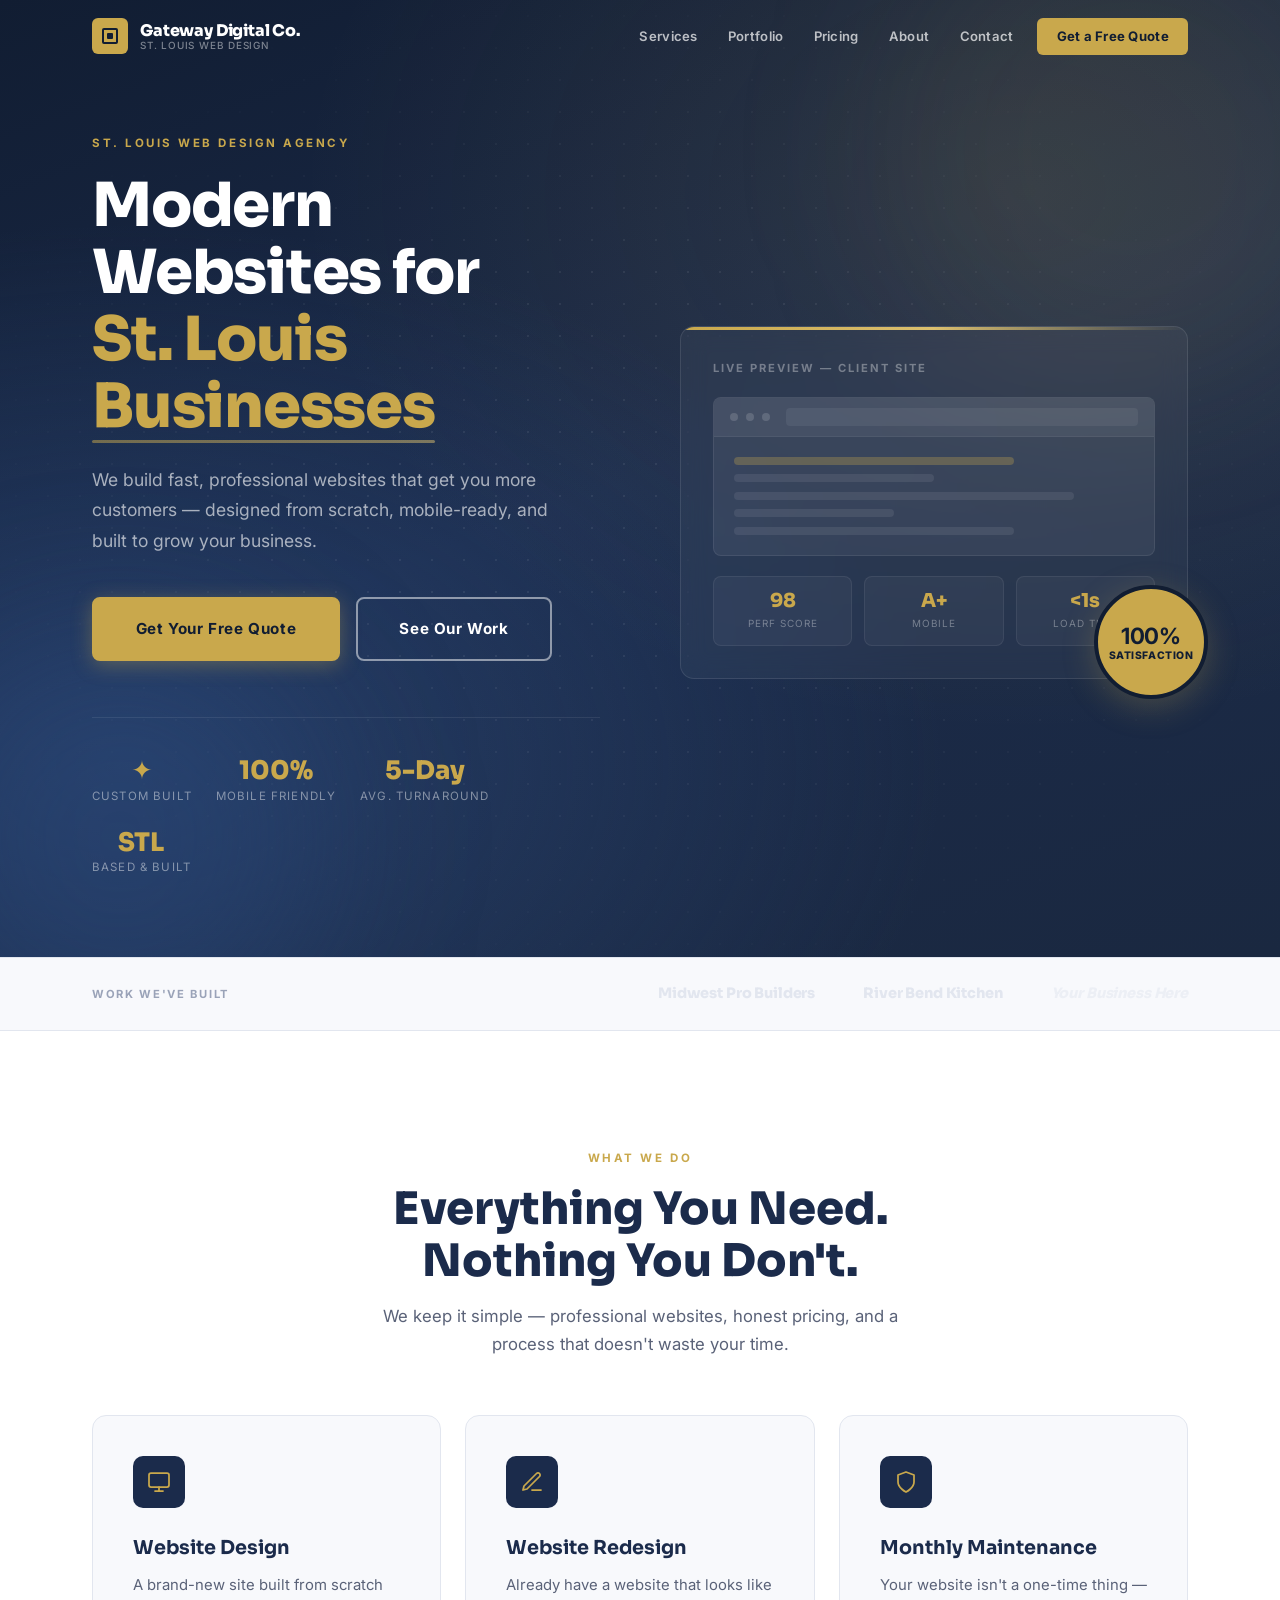
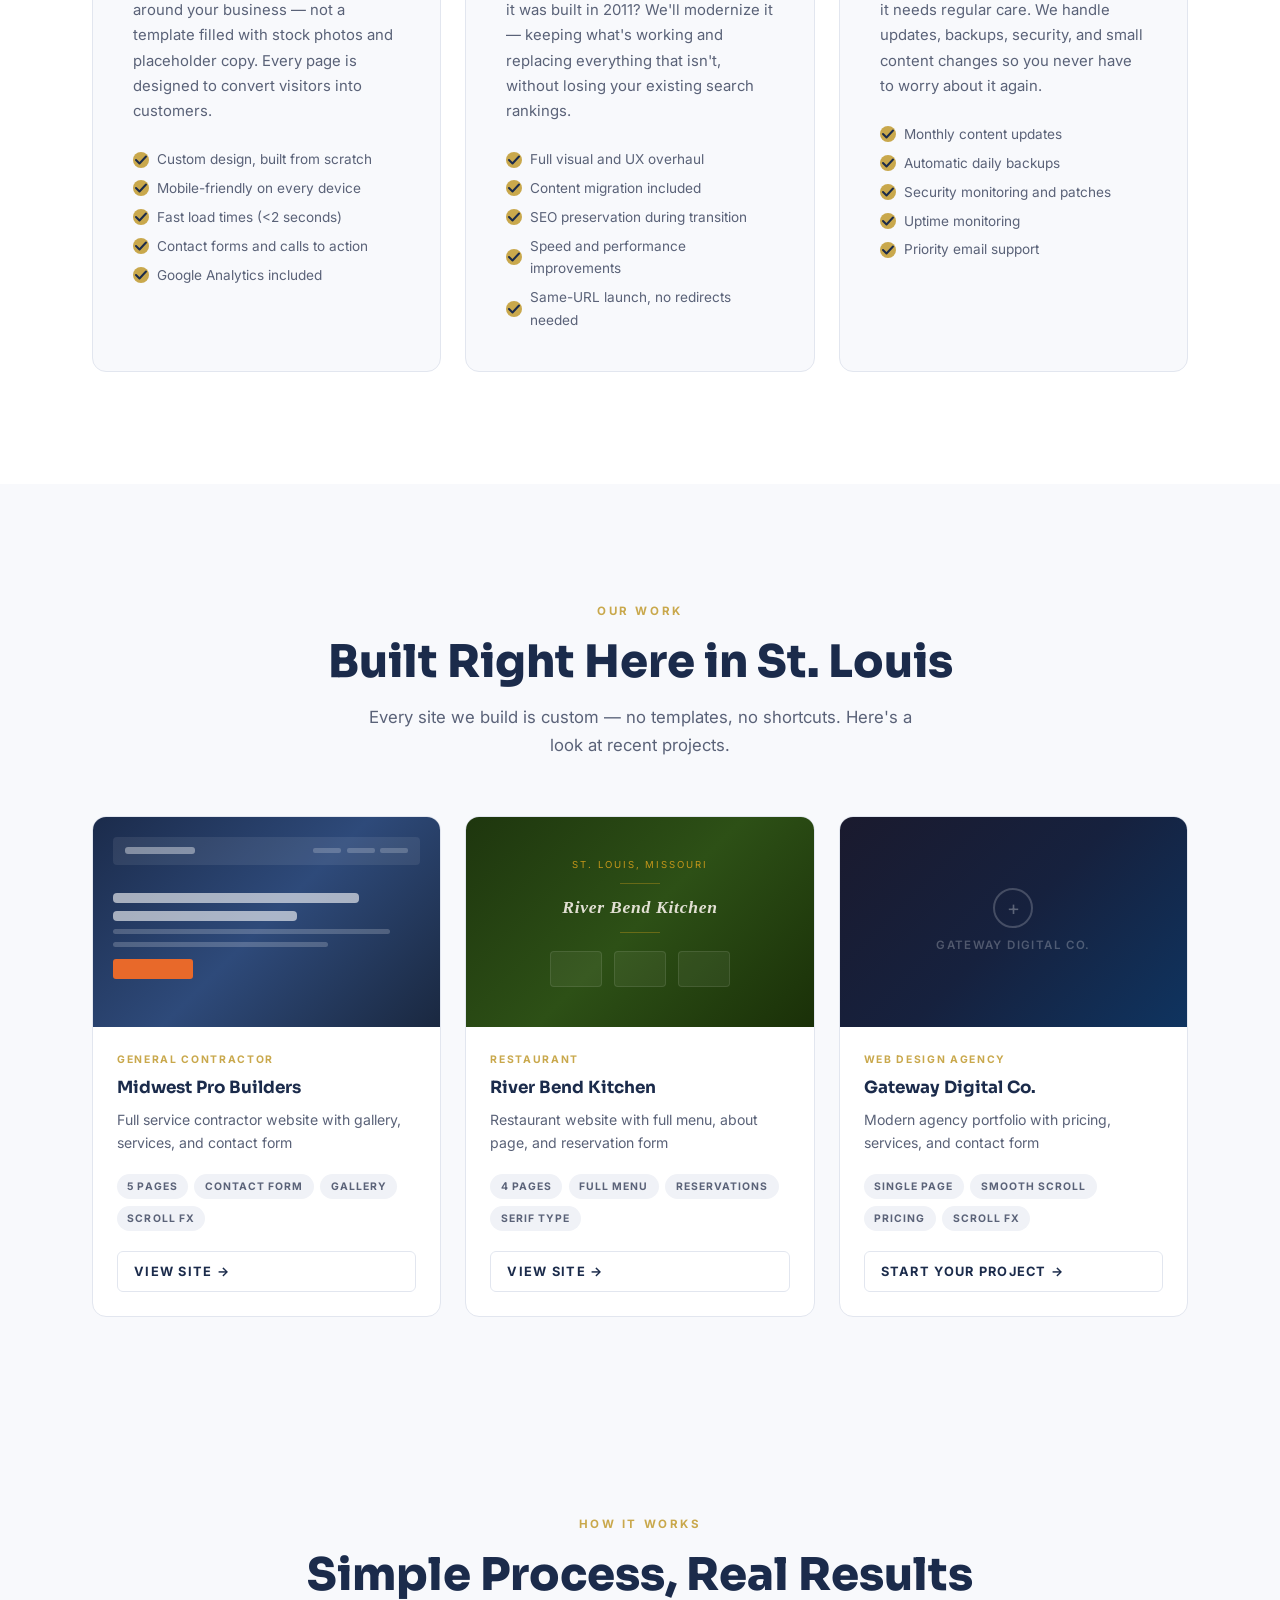
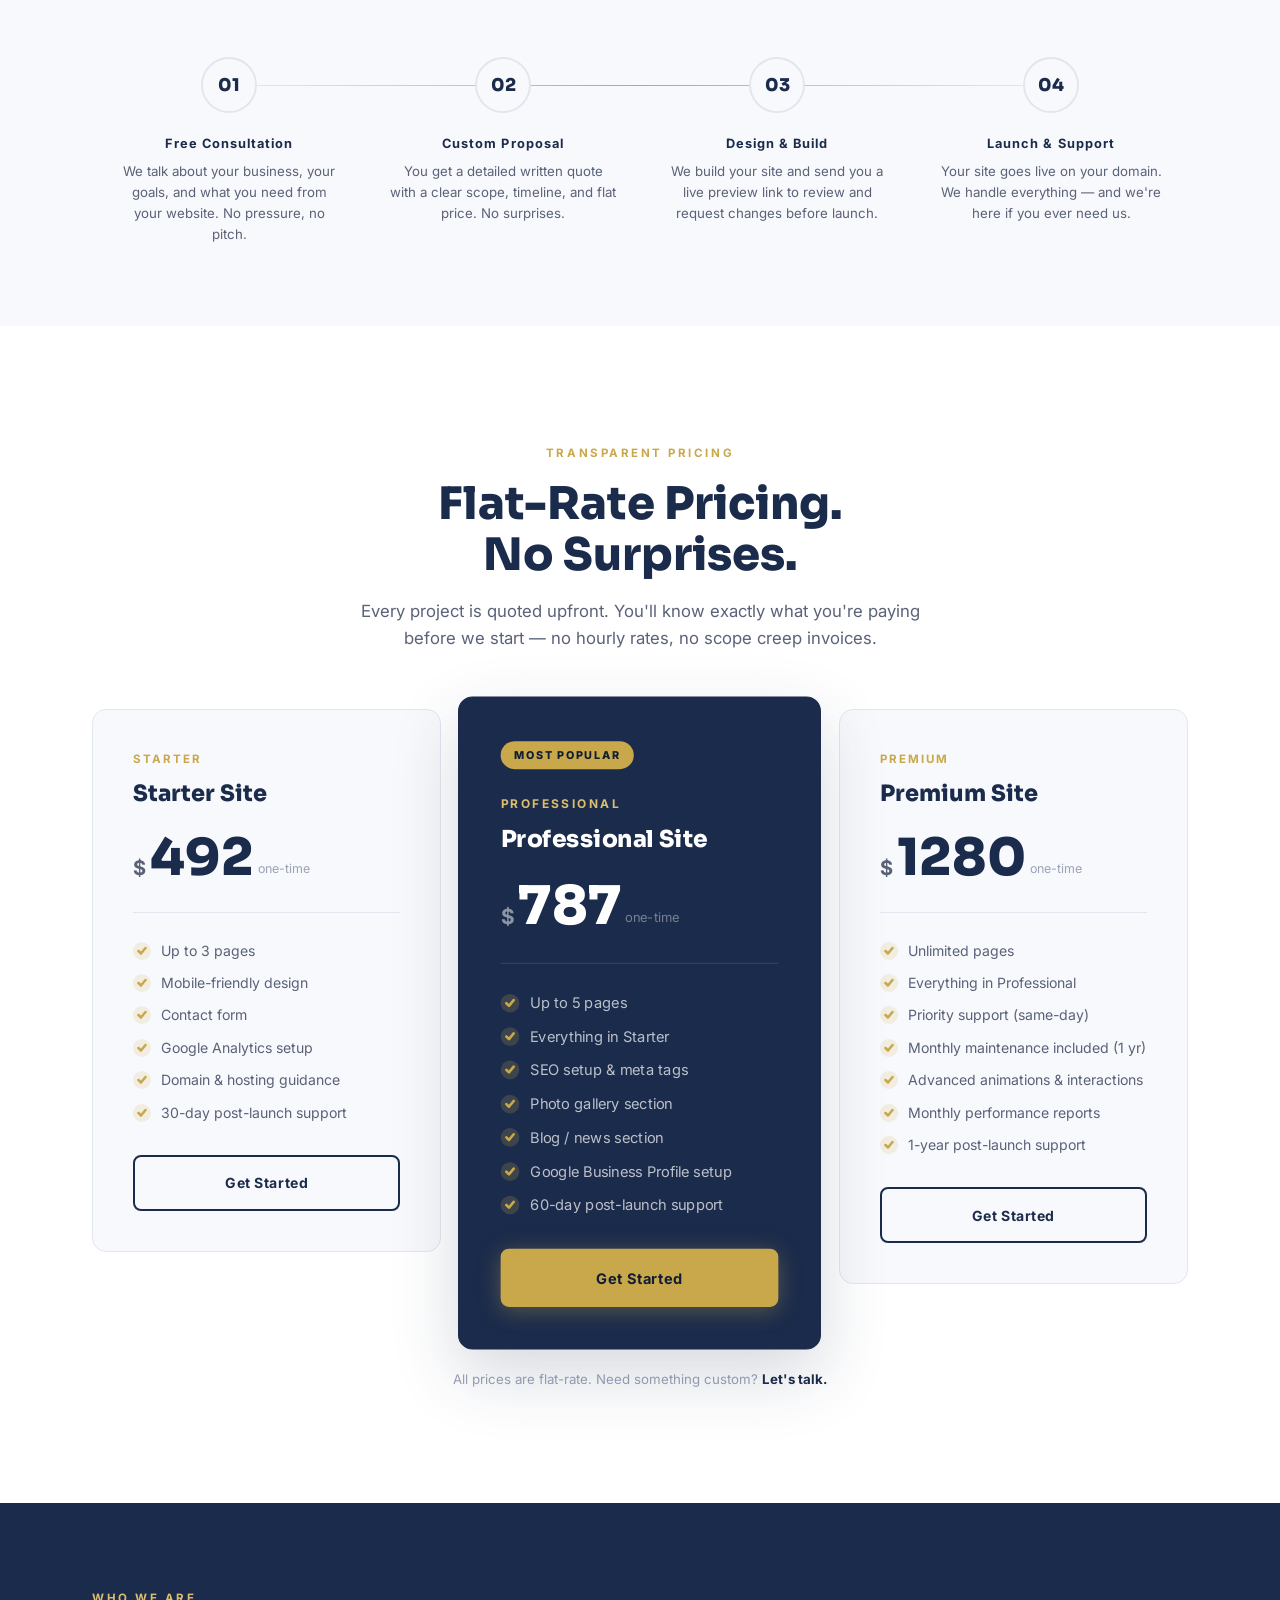
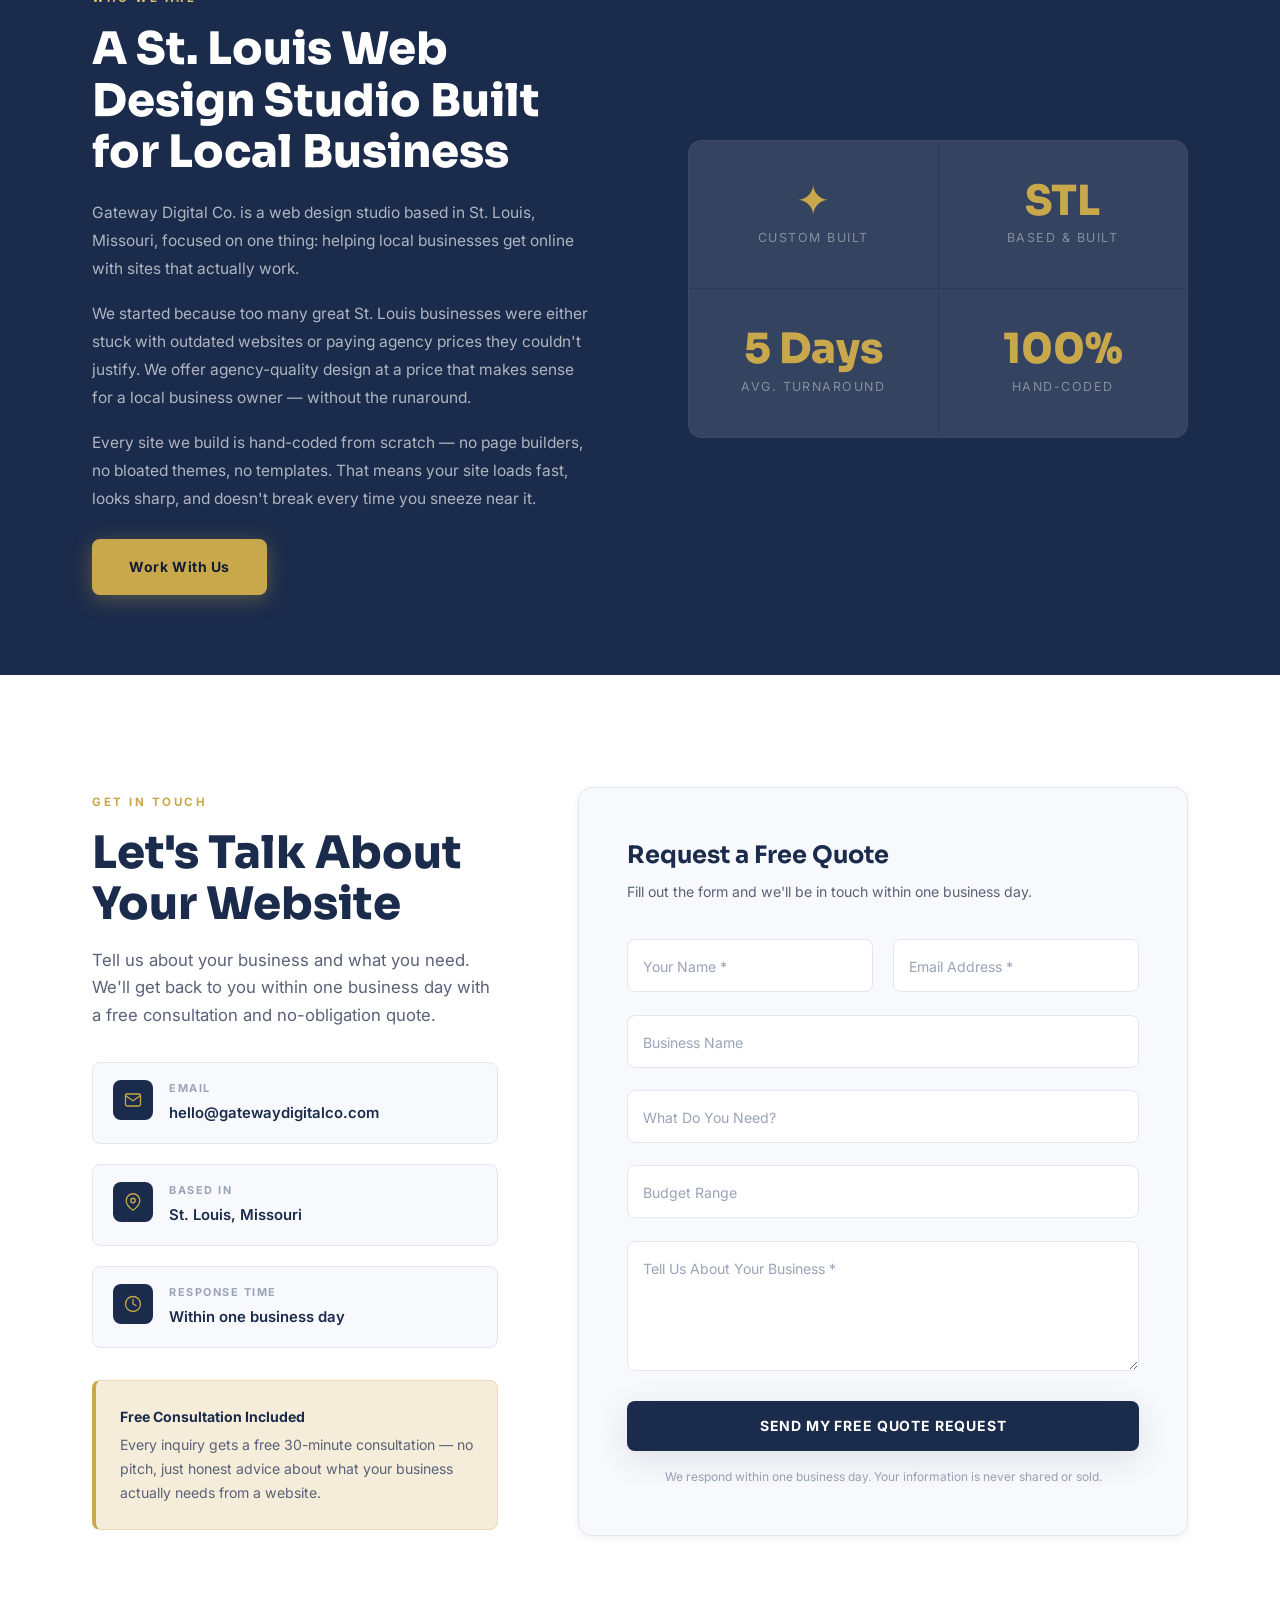
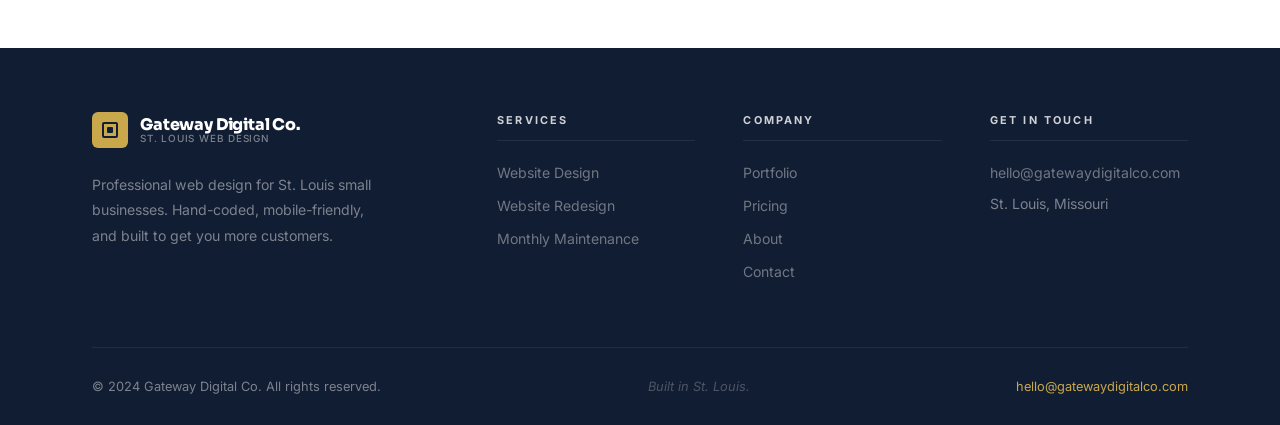
==== commit ae9b9885: "Replace GDC portfolio card link with contact scroll CTA Co-Authored-By: Claude Sonnet 4.6 <noreply@a" ====
--- a/index.html
+++ b/index.html
@@ -318,8 +318,8 @@
             <span class="tech-tag">Pricing</span>
             <span class="tech-tag">Scroll FX</span>
           </div>
-          <a href="https://gateway-digital-co.vercel.app" class="portfolio-link" target="_blank" rel="noopener">
-            View Site &rarr;
+          <a href="#contact" class="portfolio-link">
+            Start Your Project &rarr;
           </a>
         </div>
       </div>
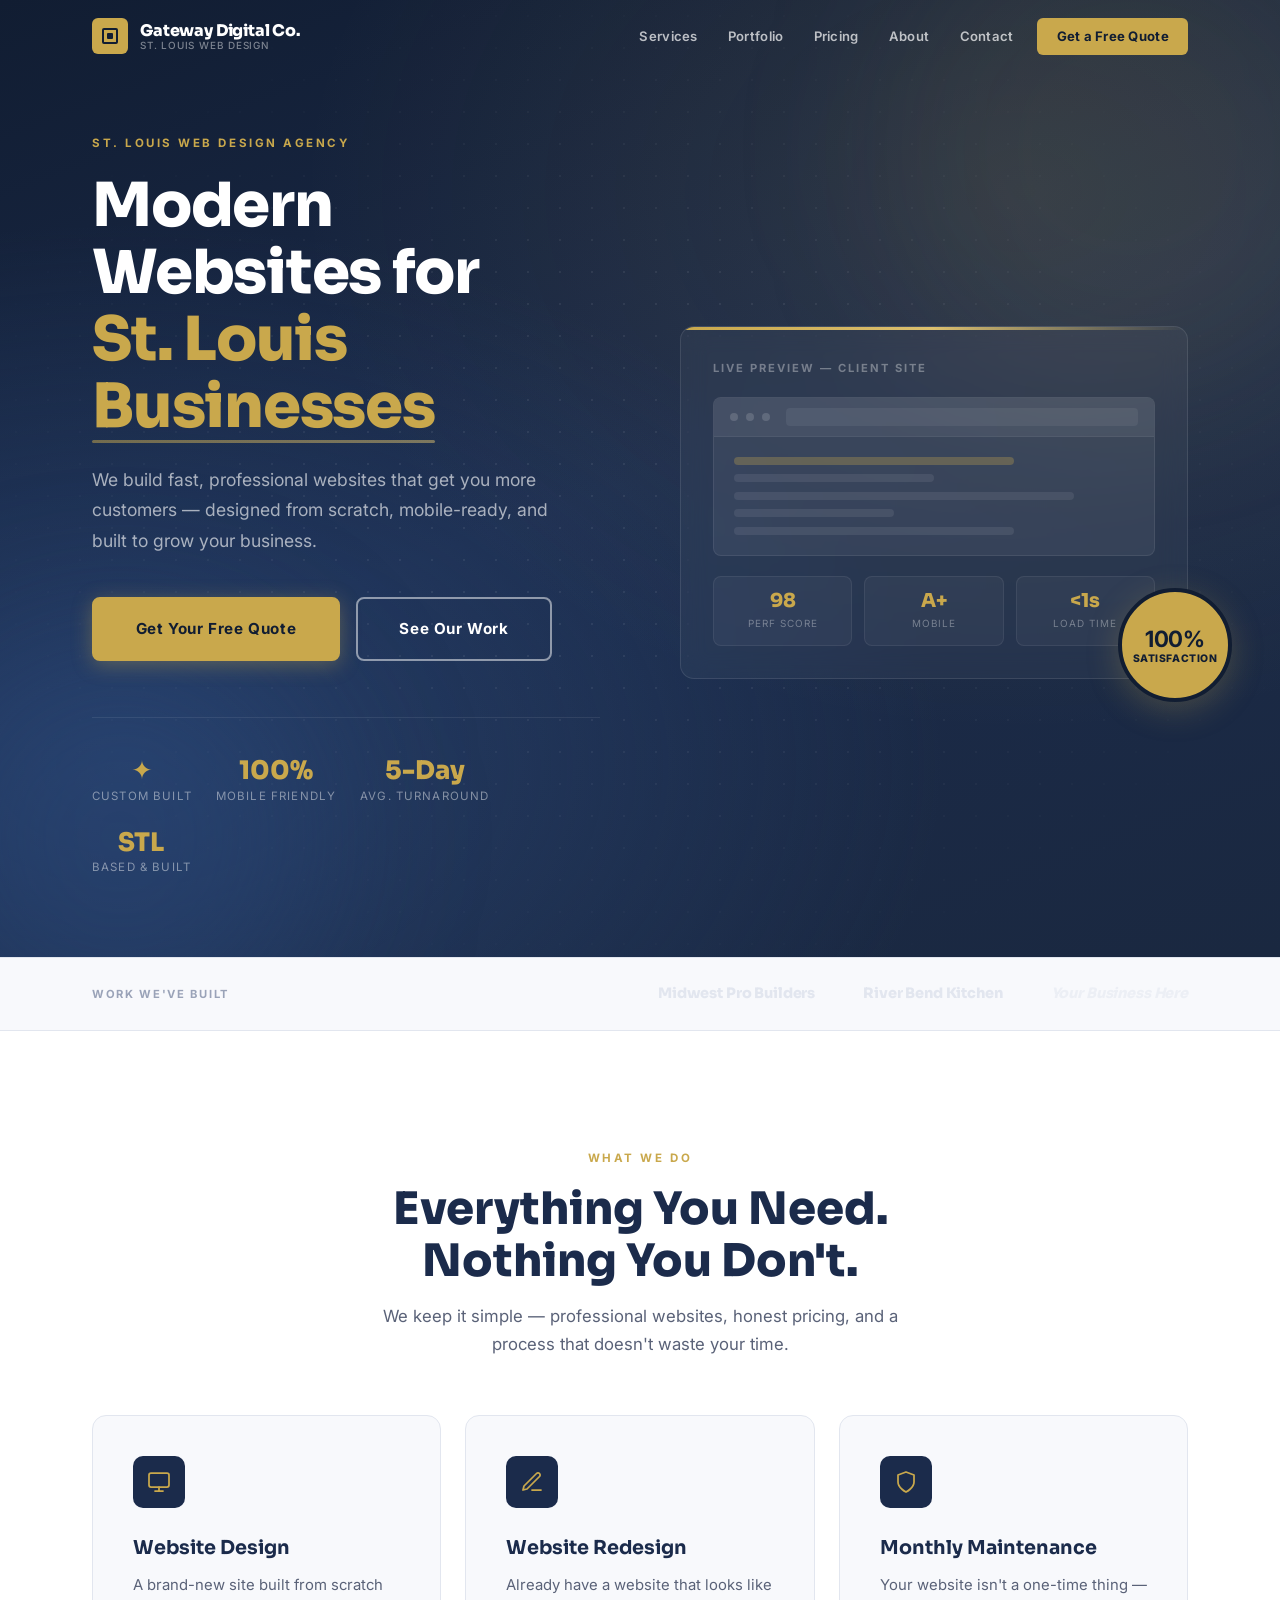
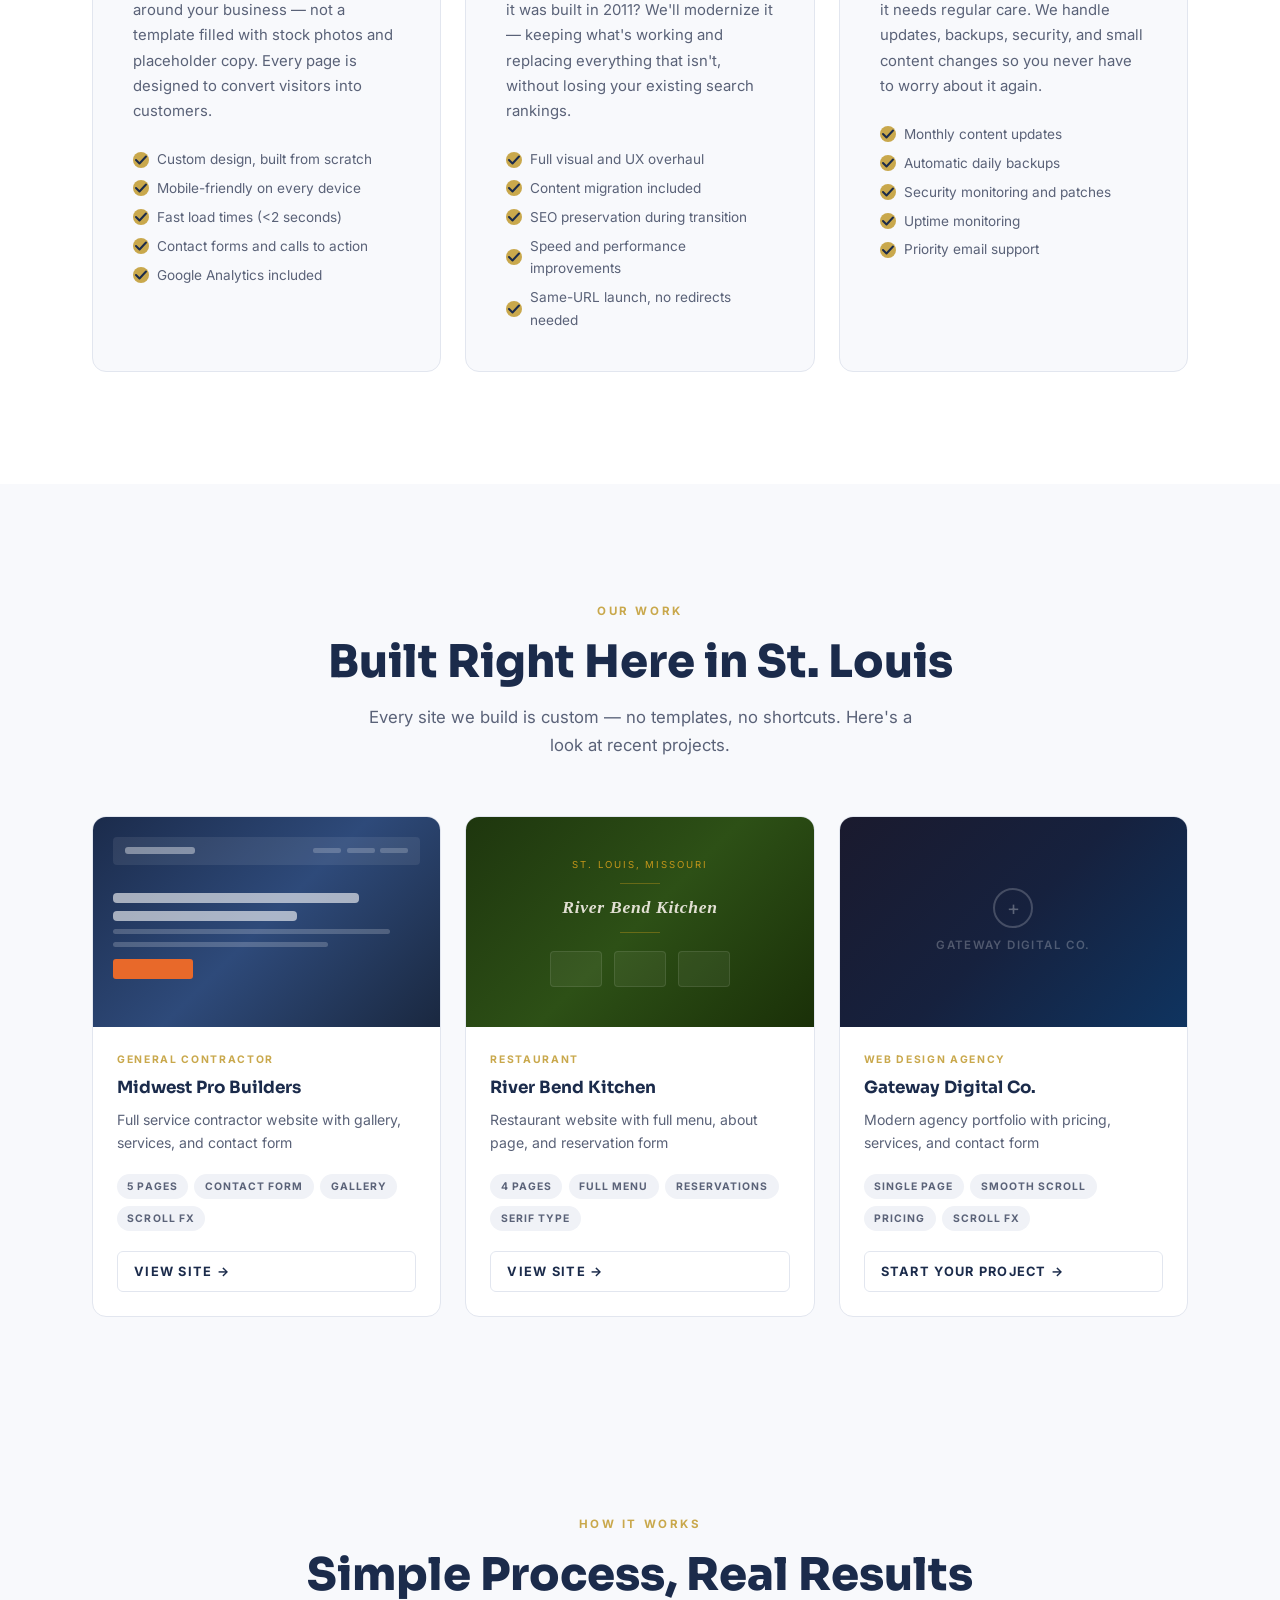
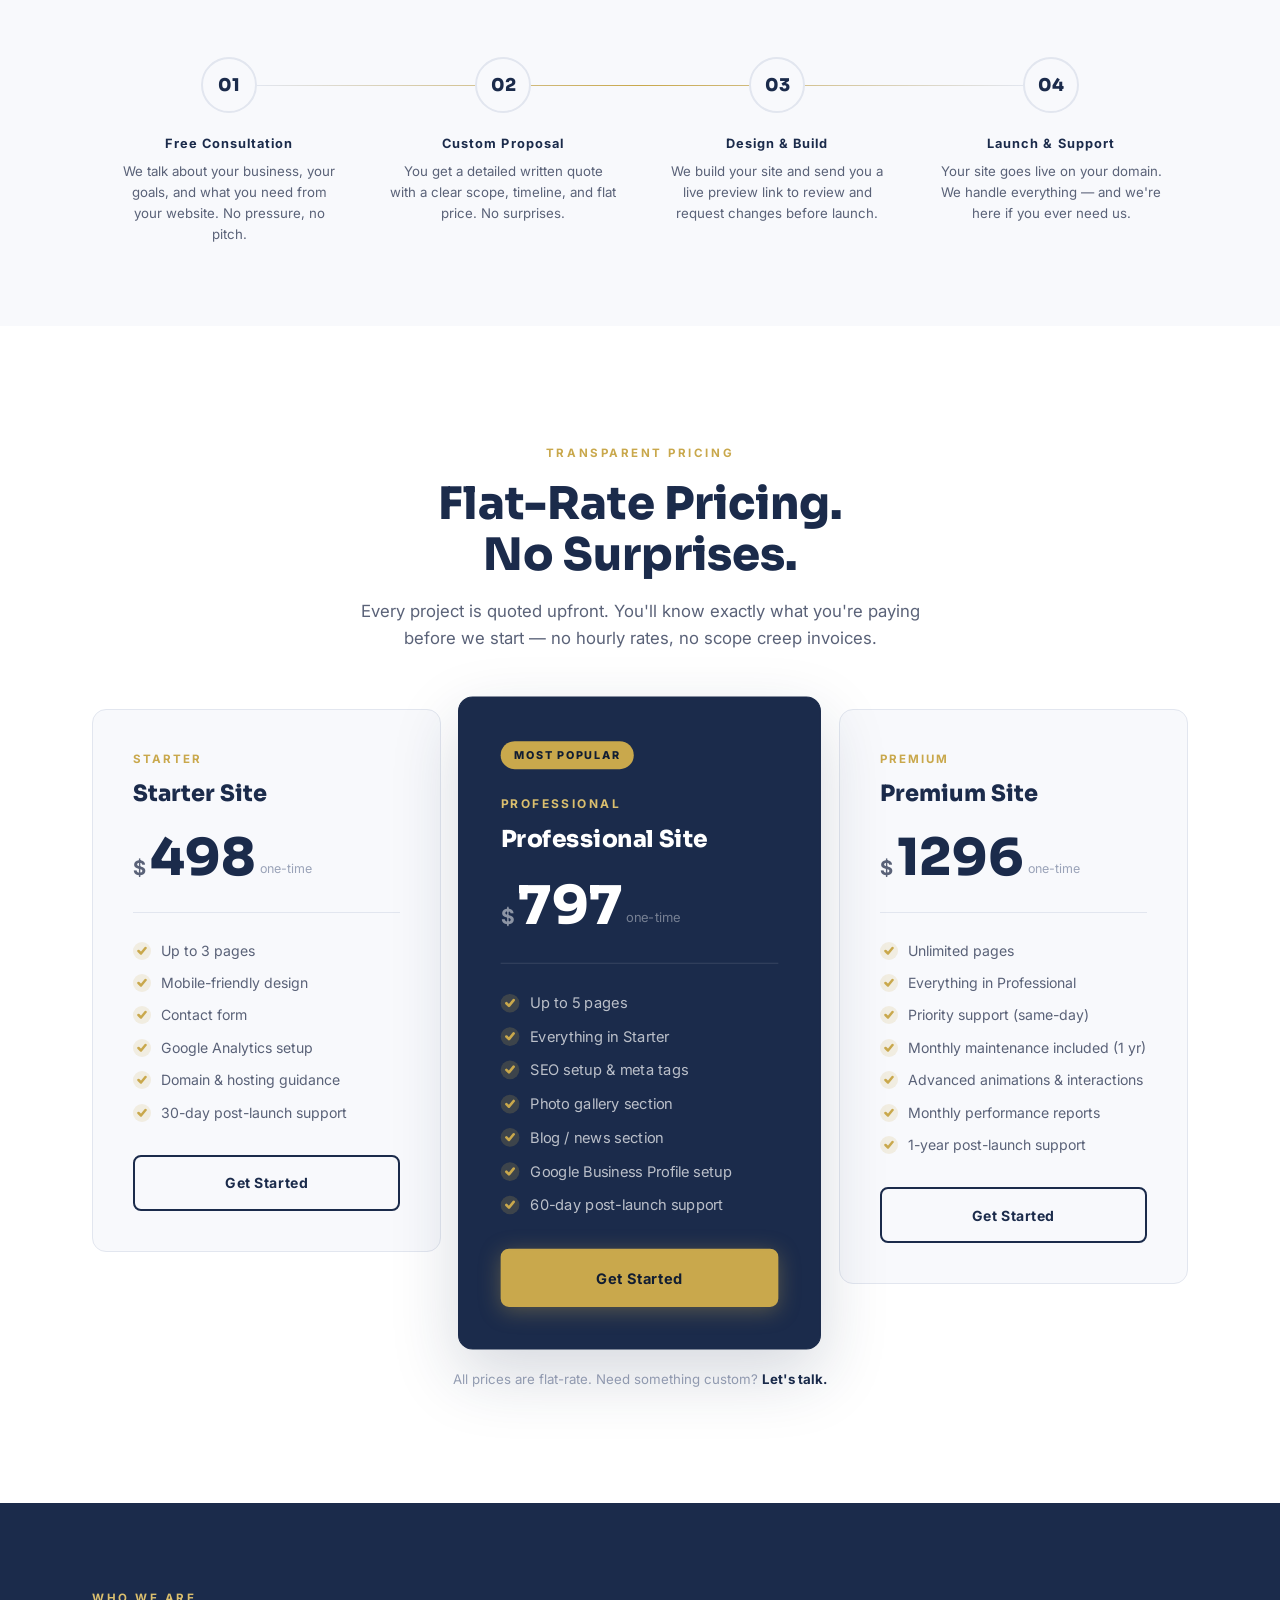
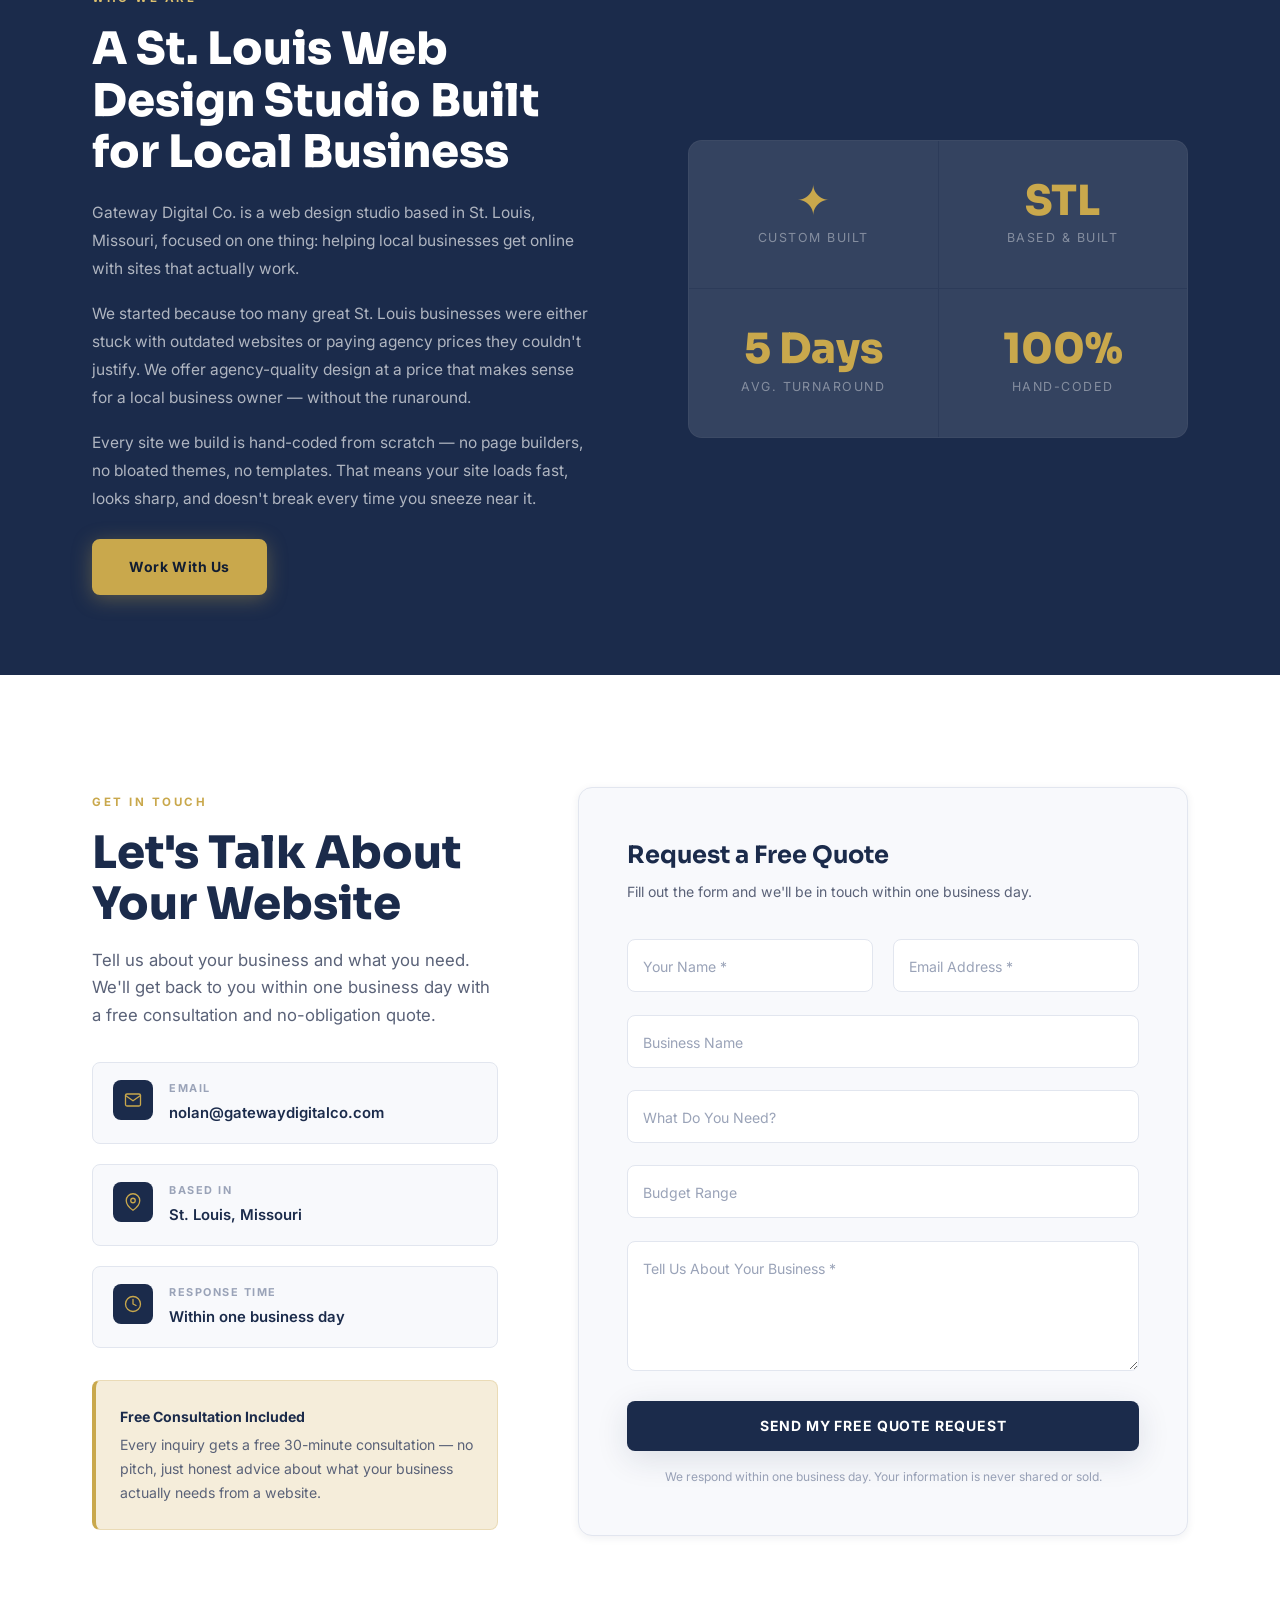
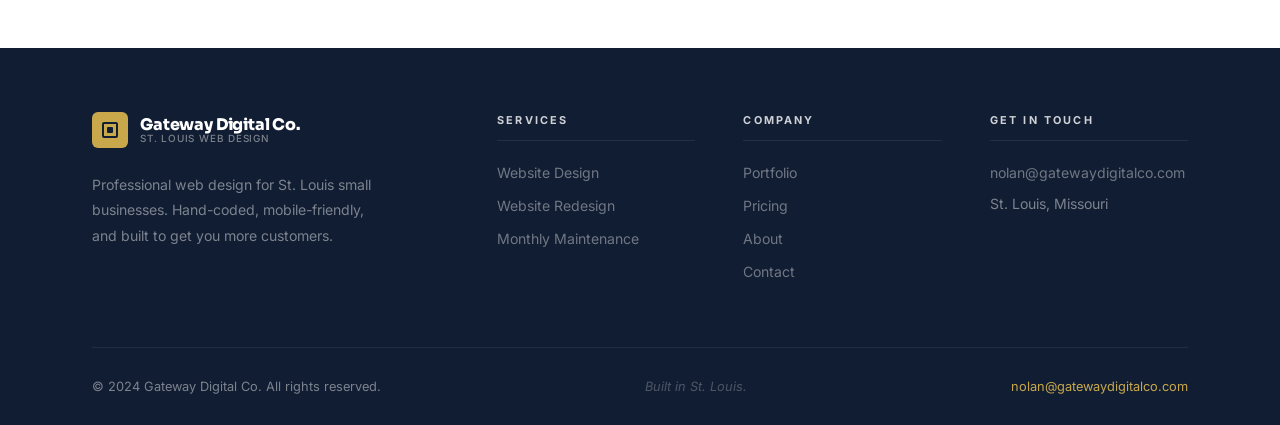
==== commit 3a467d56: "Update contact email to nolan@gatewaydigitalco.com Co-Authored-By: Claude Sonnet 4.6 <noreply@anthro" ====
--- a/index.html
+++ b/index.html
@@ -560,7 +560,7 @@
           <div>
             <div class="contact-detail-label">Email</div>
             <div class="contact-detail-value">
-              <a href="mailto:hello@gatewaydigitalco.com">hello@gatewaydigitalco.com</a>
+              <a href="mailto:nolan@gatewaydigitalco.com">nolan@gatewaydigitalco.com</a>
             </div>
           </div>
         </div>
@@ -689,7 +689,7 @@
       <div class="footer-col">
         <h4>Get In Touch</h4>
         <div class="footer-contact-item">
-          <a href="mailto:hello@gatewaydigitalco.com">hello@gatewaydigitalco.com</a>
+          <a href="mailto:nolan@gatewaydigitalco.com">nolan@gatewaydigitalco.com</a>
         </div>
         <div class="footer-contact-item">St. Louis, Missouri</div>
       </div>
@@ -697,7 +697,7 @@
     <div class="footer-bottom">
       <span>© 2024 Gateway Digital Co. All rights reserved.</span>
       <span style="color:rgba(255,255,255,0.25);font-style:italic;">Built in St. Louis.</span>
-      <span><a href="mailto:hello@gatewaydigitalco.com">hello@gatewaydigitalco.com</a></span>
+      <span><a href="mailto:nolan@gatewaydigitalco.com">nolan@gatewaydigitalco.com</a></span>
     </div>
   </div>
 </footer>
--- a/css/style.css
+++ b/css/style.css
@@ -546,8 +546,8 @@
 /* Floating badge */
 .hero-badge-float {
   position: absolute;
-  bottom: -20px;
-  right: -20px;
+  bottom: -23px;
+  right: -44px;
   background: var(--gold);
   color: var(--navy-dark);
   border-radius: 50%;
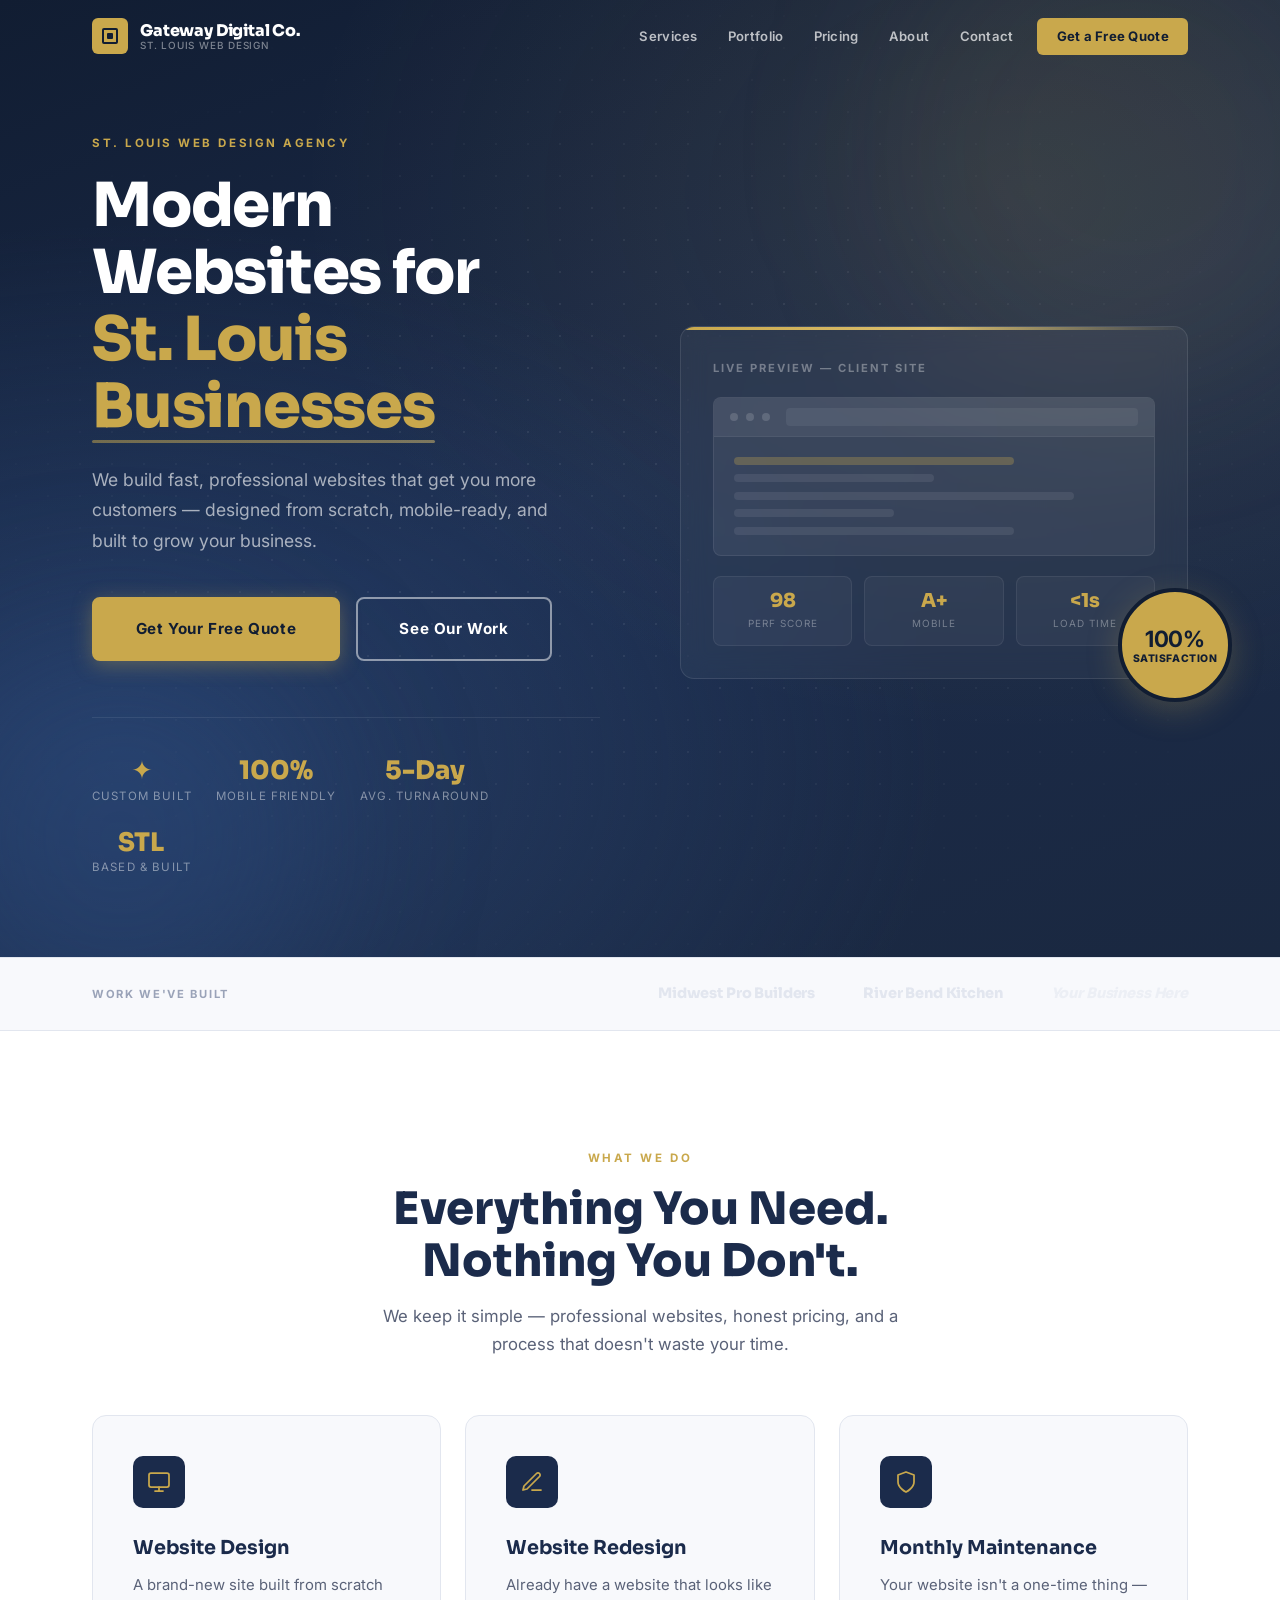
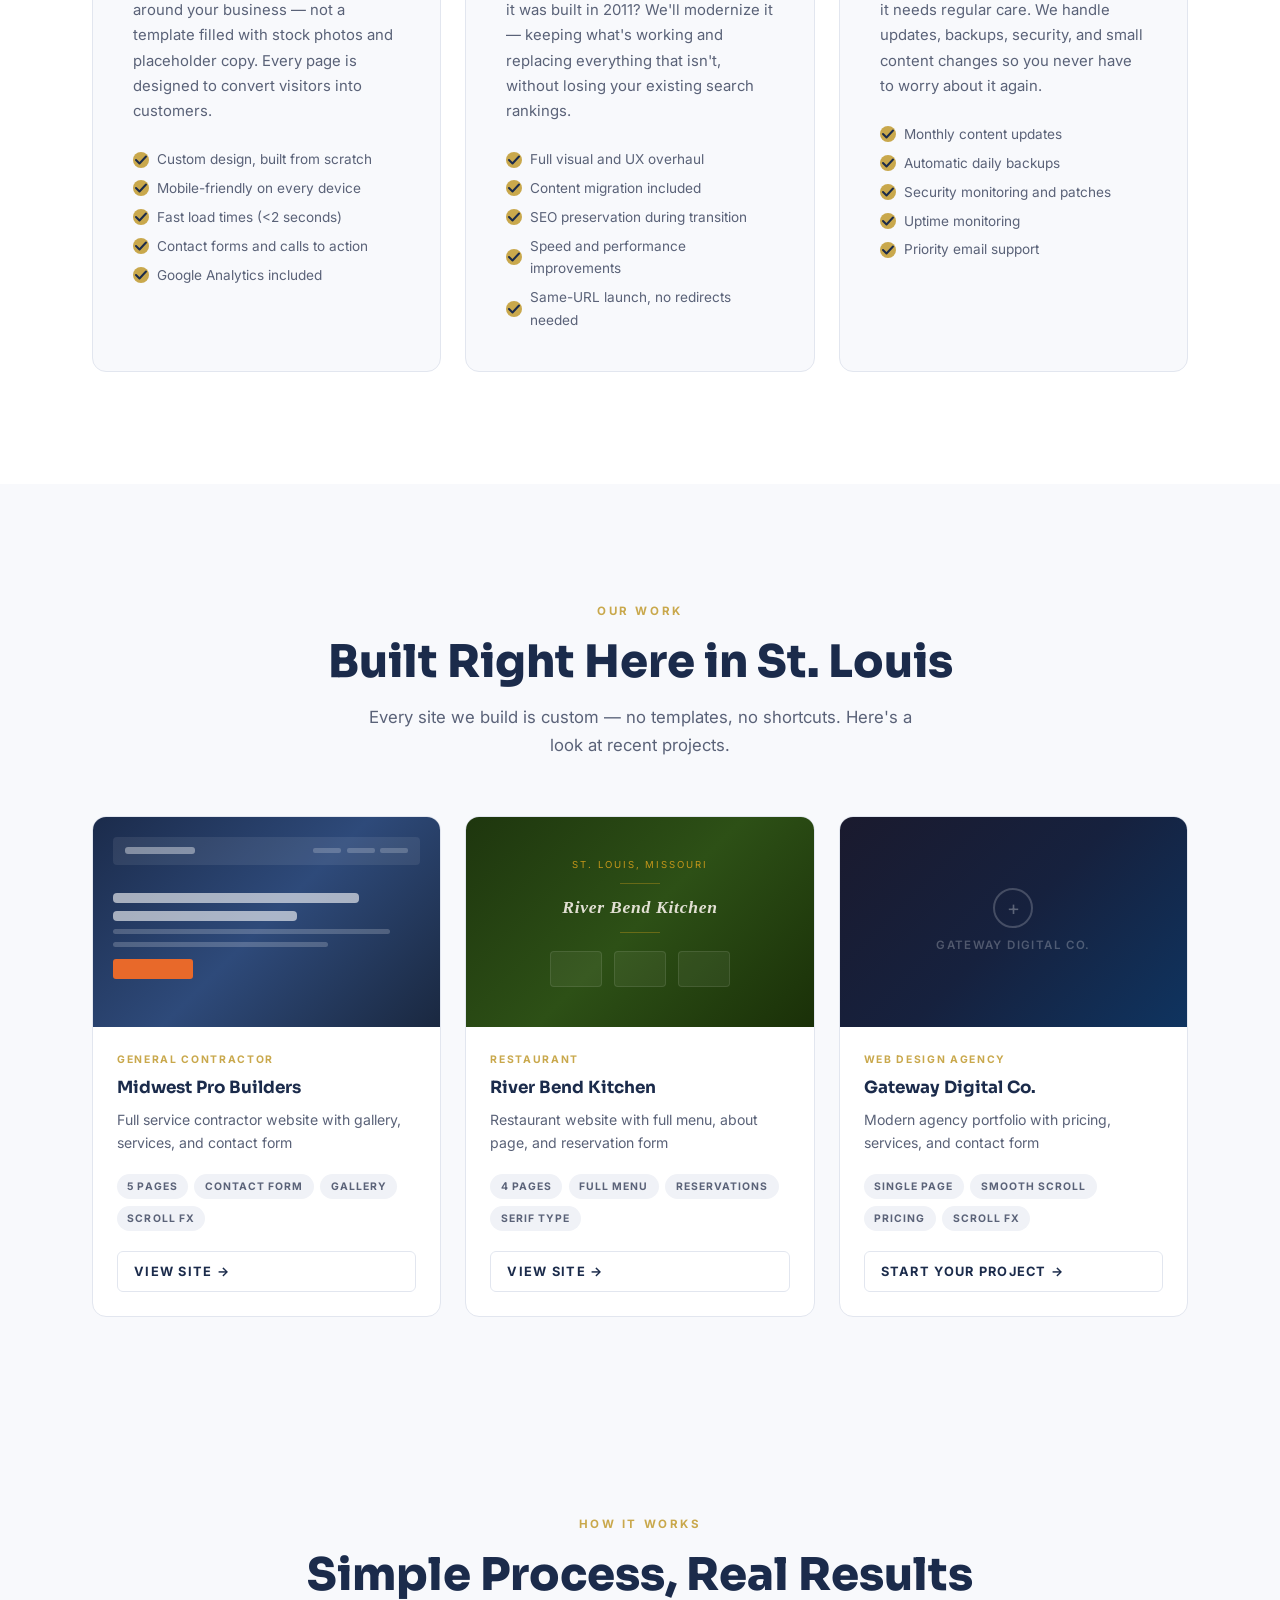
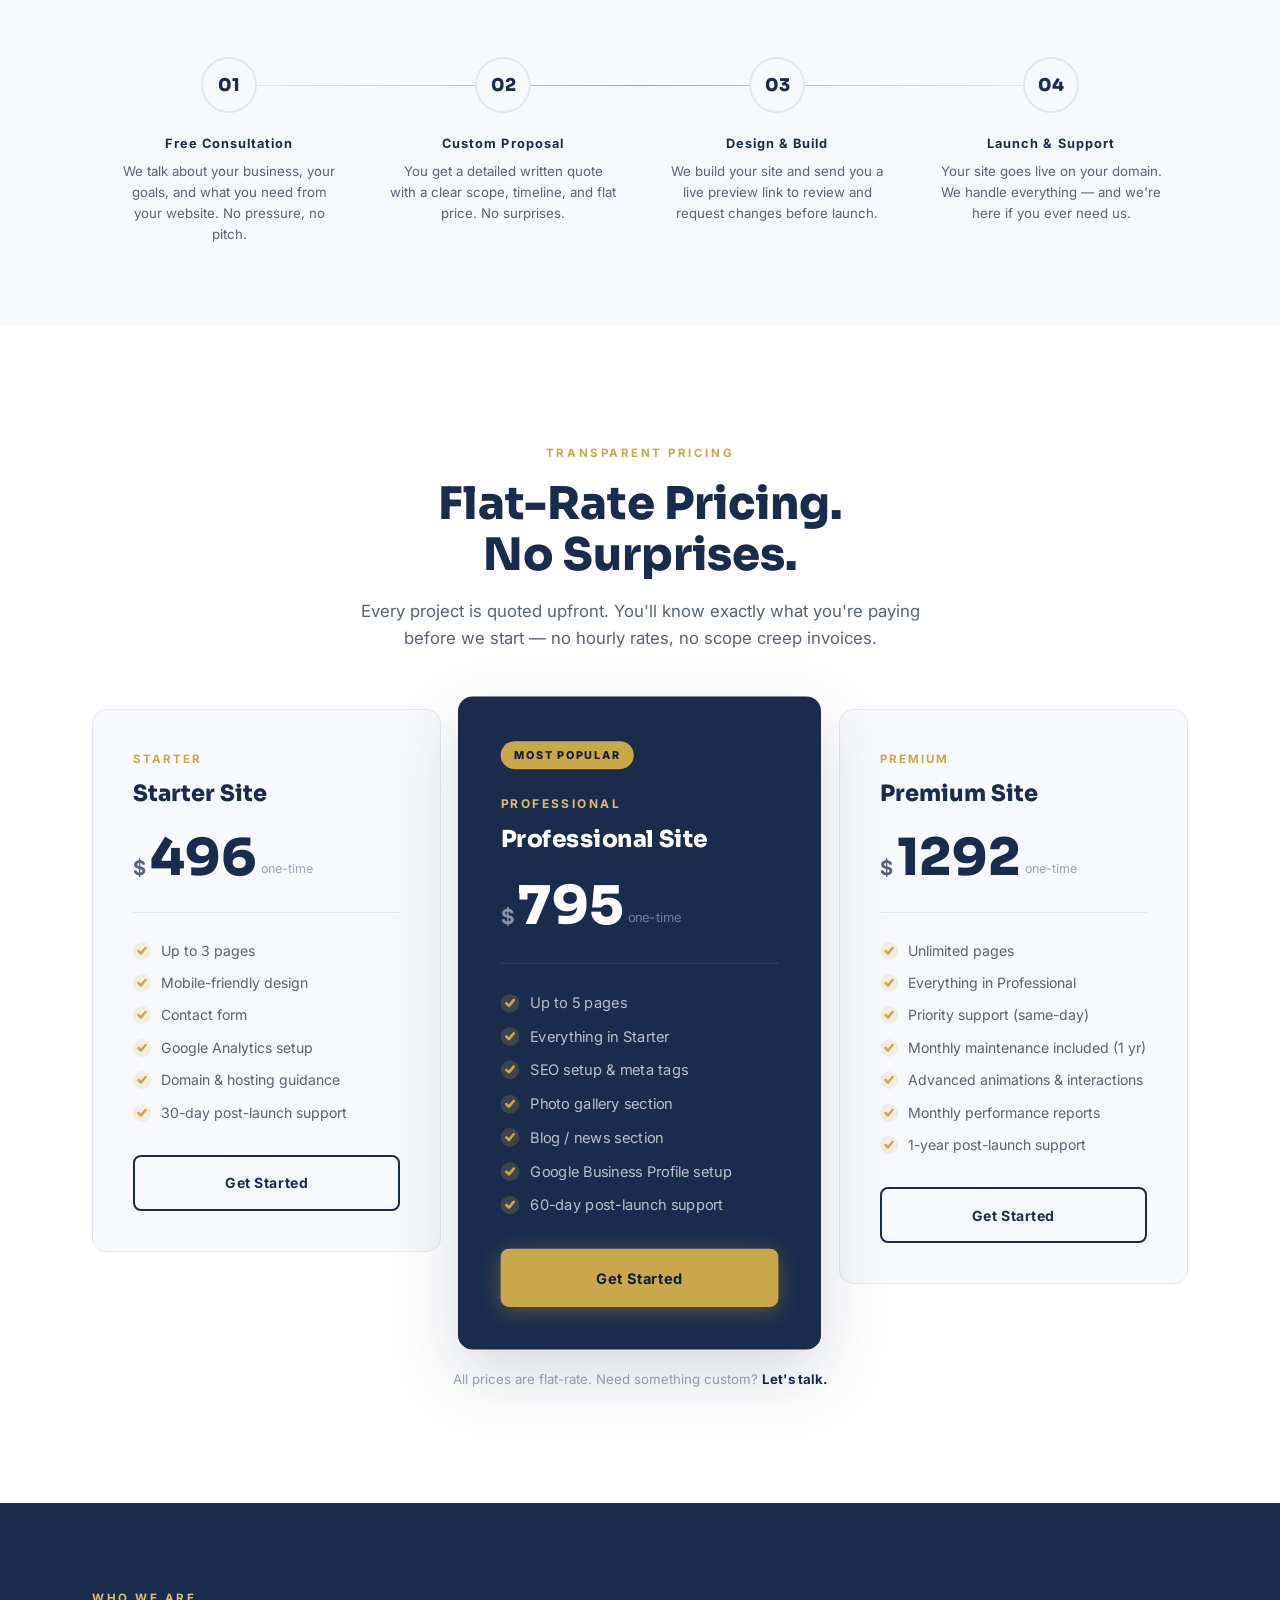
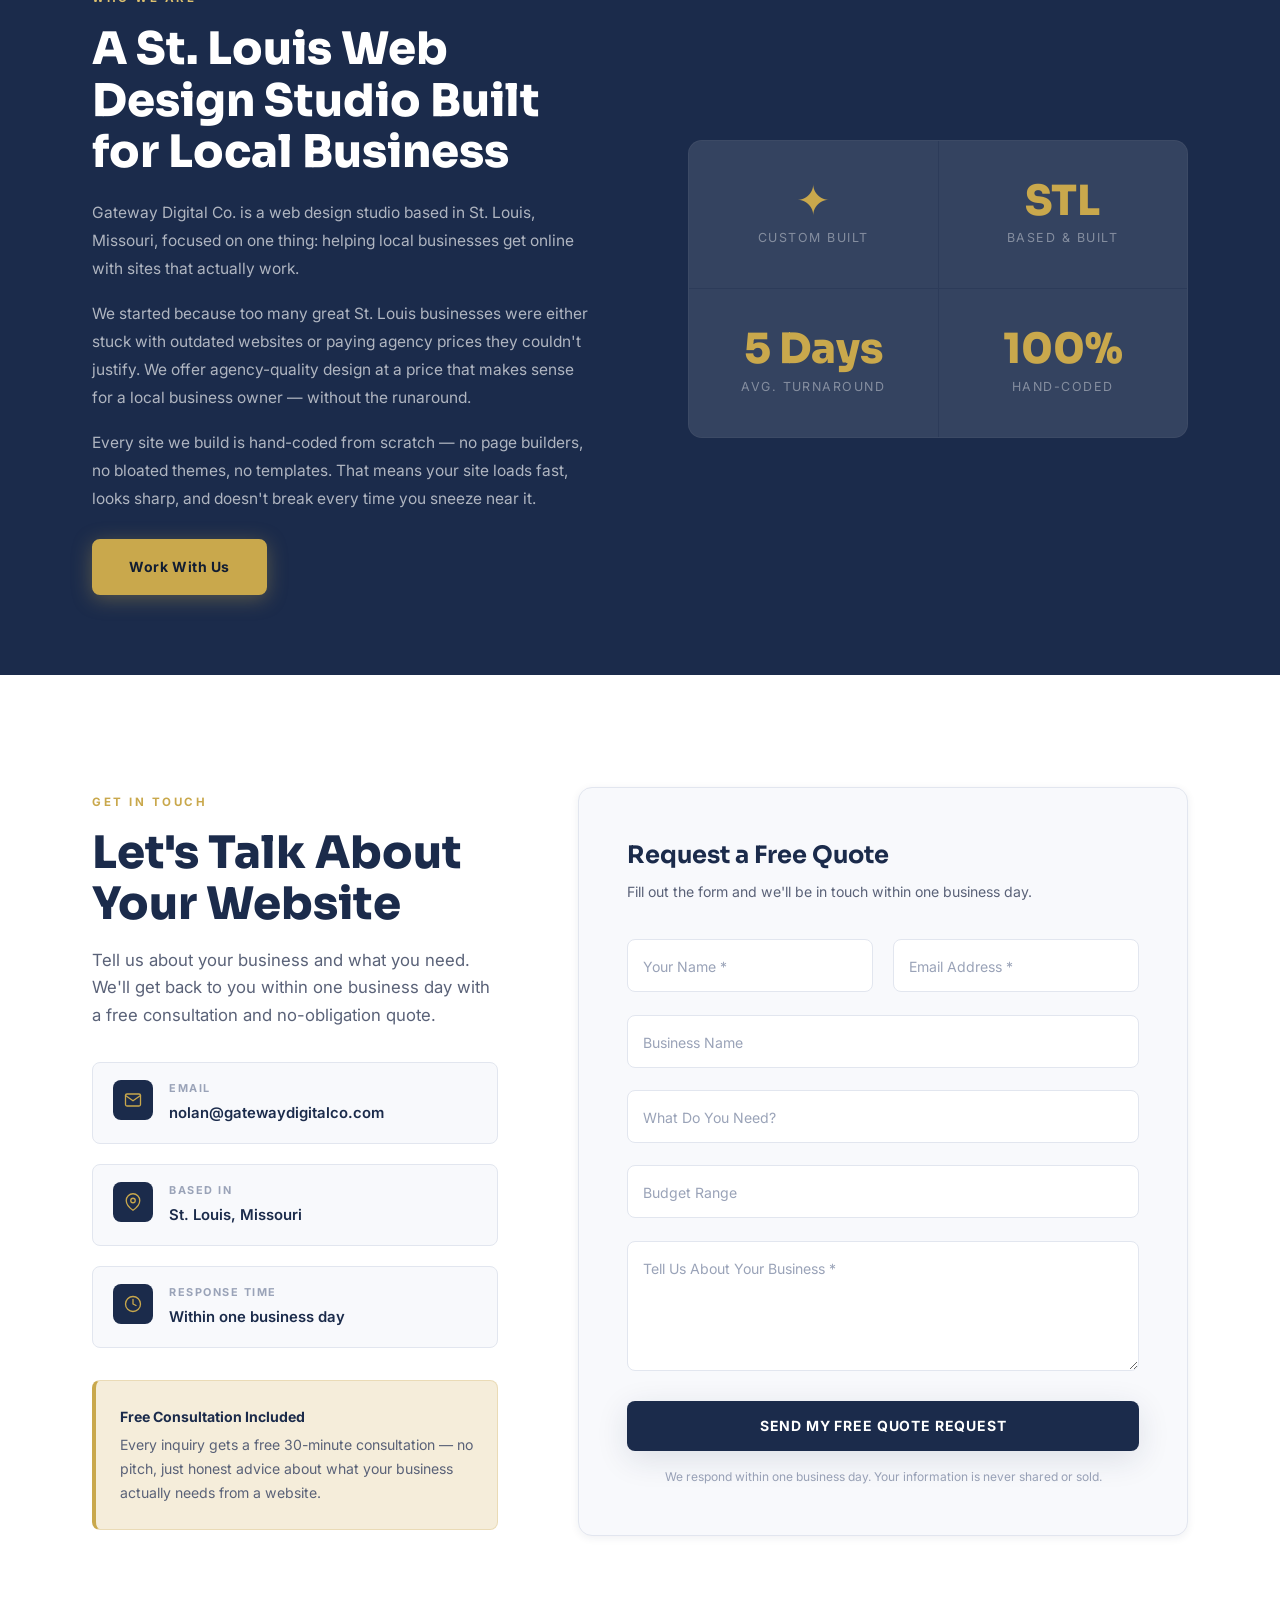
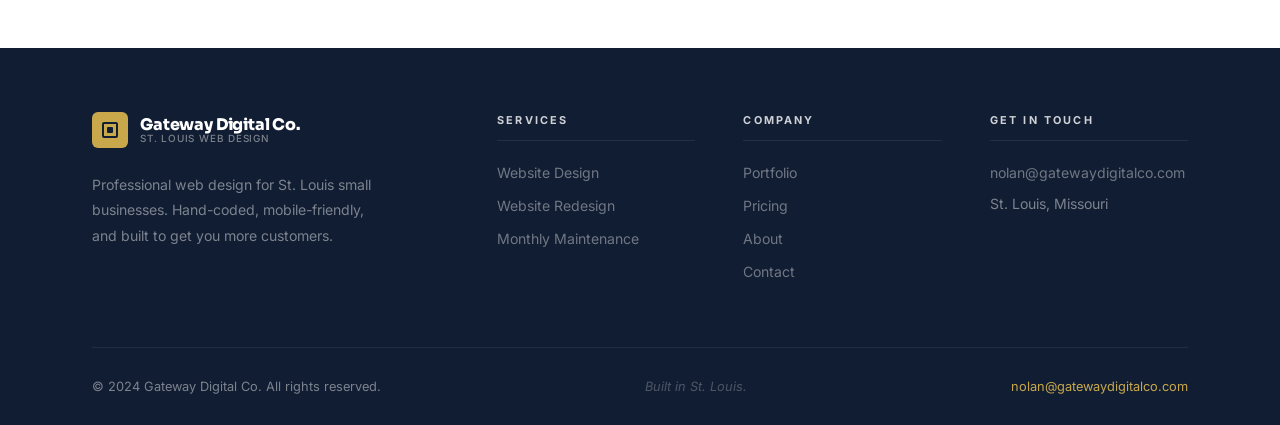
==== commit 2762d2a6: "Connect contact form to Formspree (xvznbaye) Co-Authored-By: Claude Sonnet 4.6 <noreply@anthropic.co" ====
--- a/index.html
+++ b/index.html
@@ -598,7 +598,7 @@
         <h3>Request a Free Quote</h3>
         <p class="form-sub">Fill out the form and we'll be in touch within one business day.</p>
 
-        <form novalidate>
+        <form action="https://formspree.io/f/xvznbaye" method="POST">
           <div class="form-row">
             <div class="field">
               <input type="text" id="fname" name="first_name" placeholder=" " required />
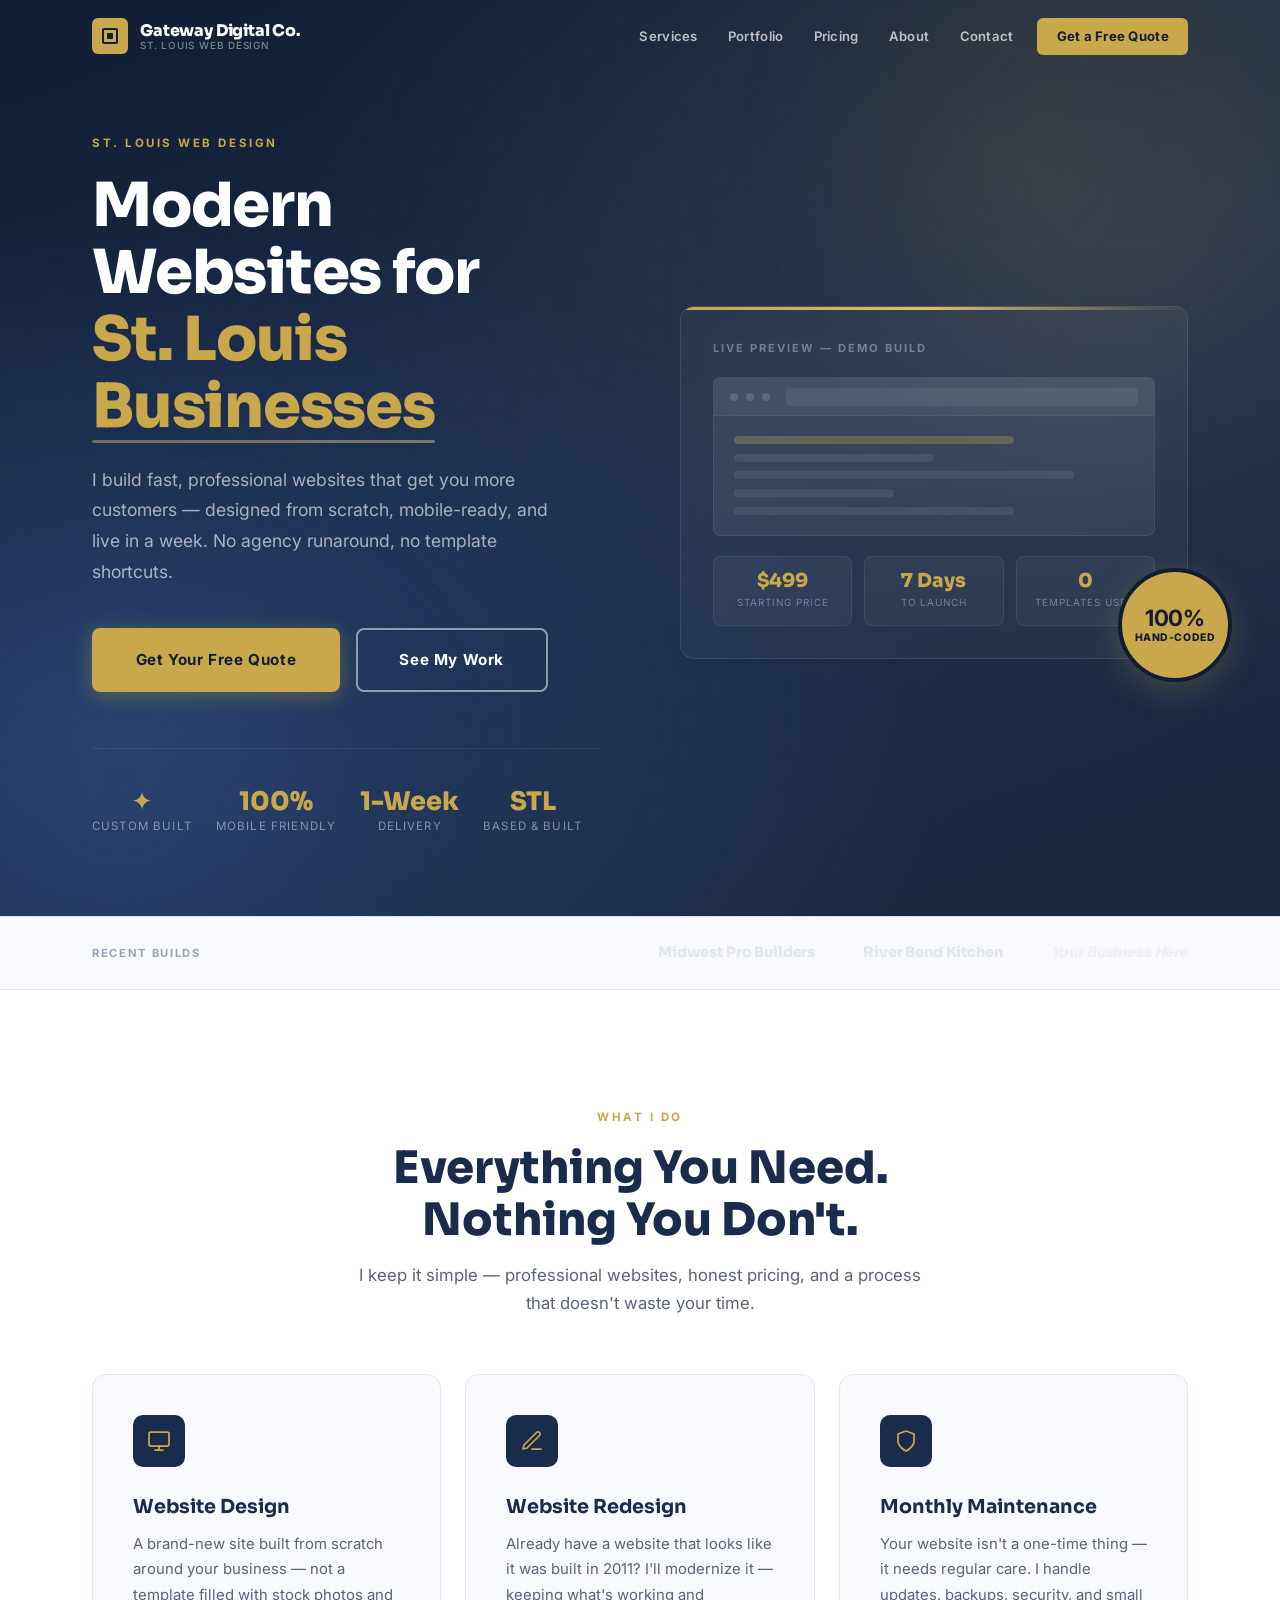
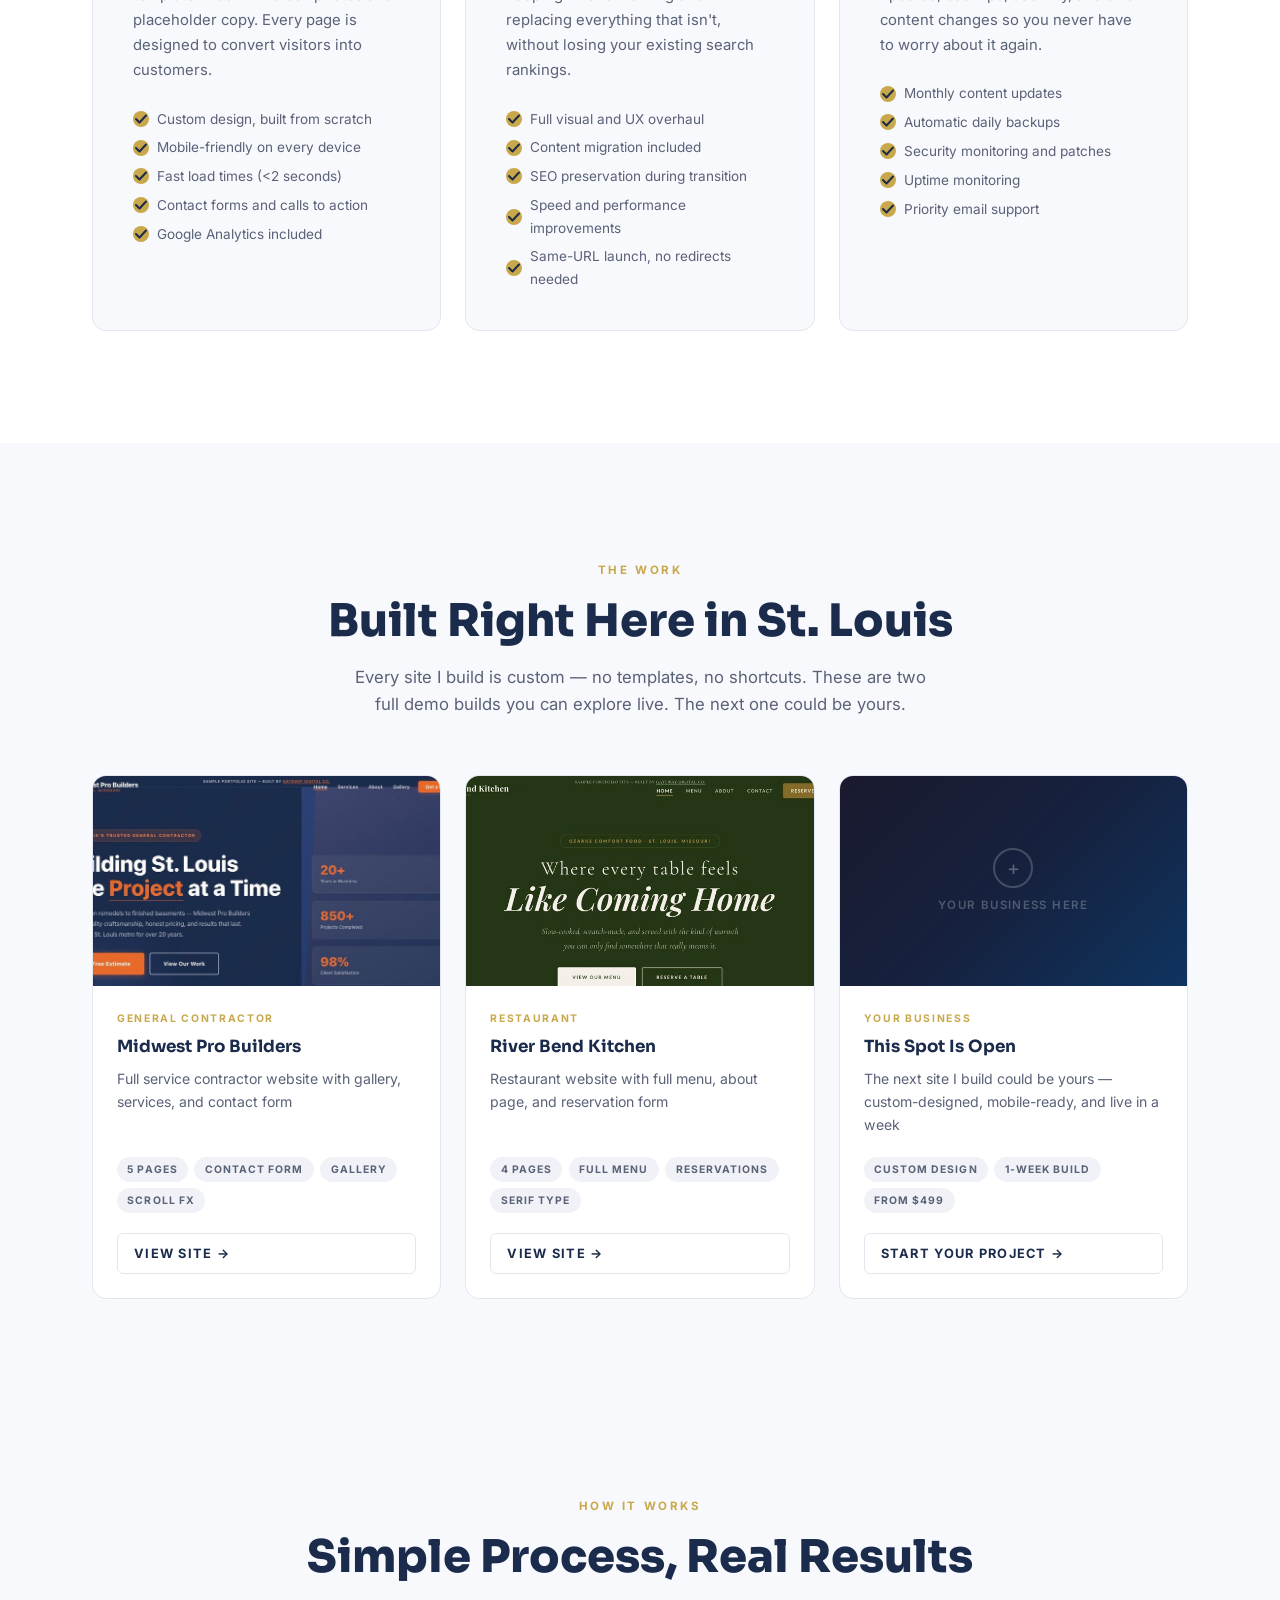
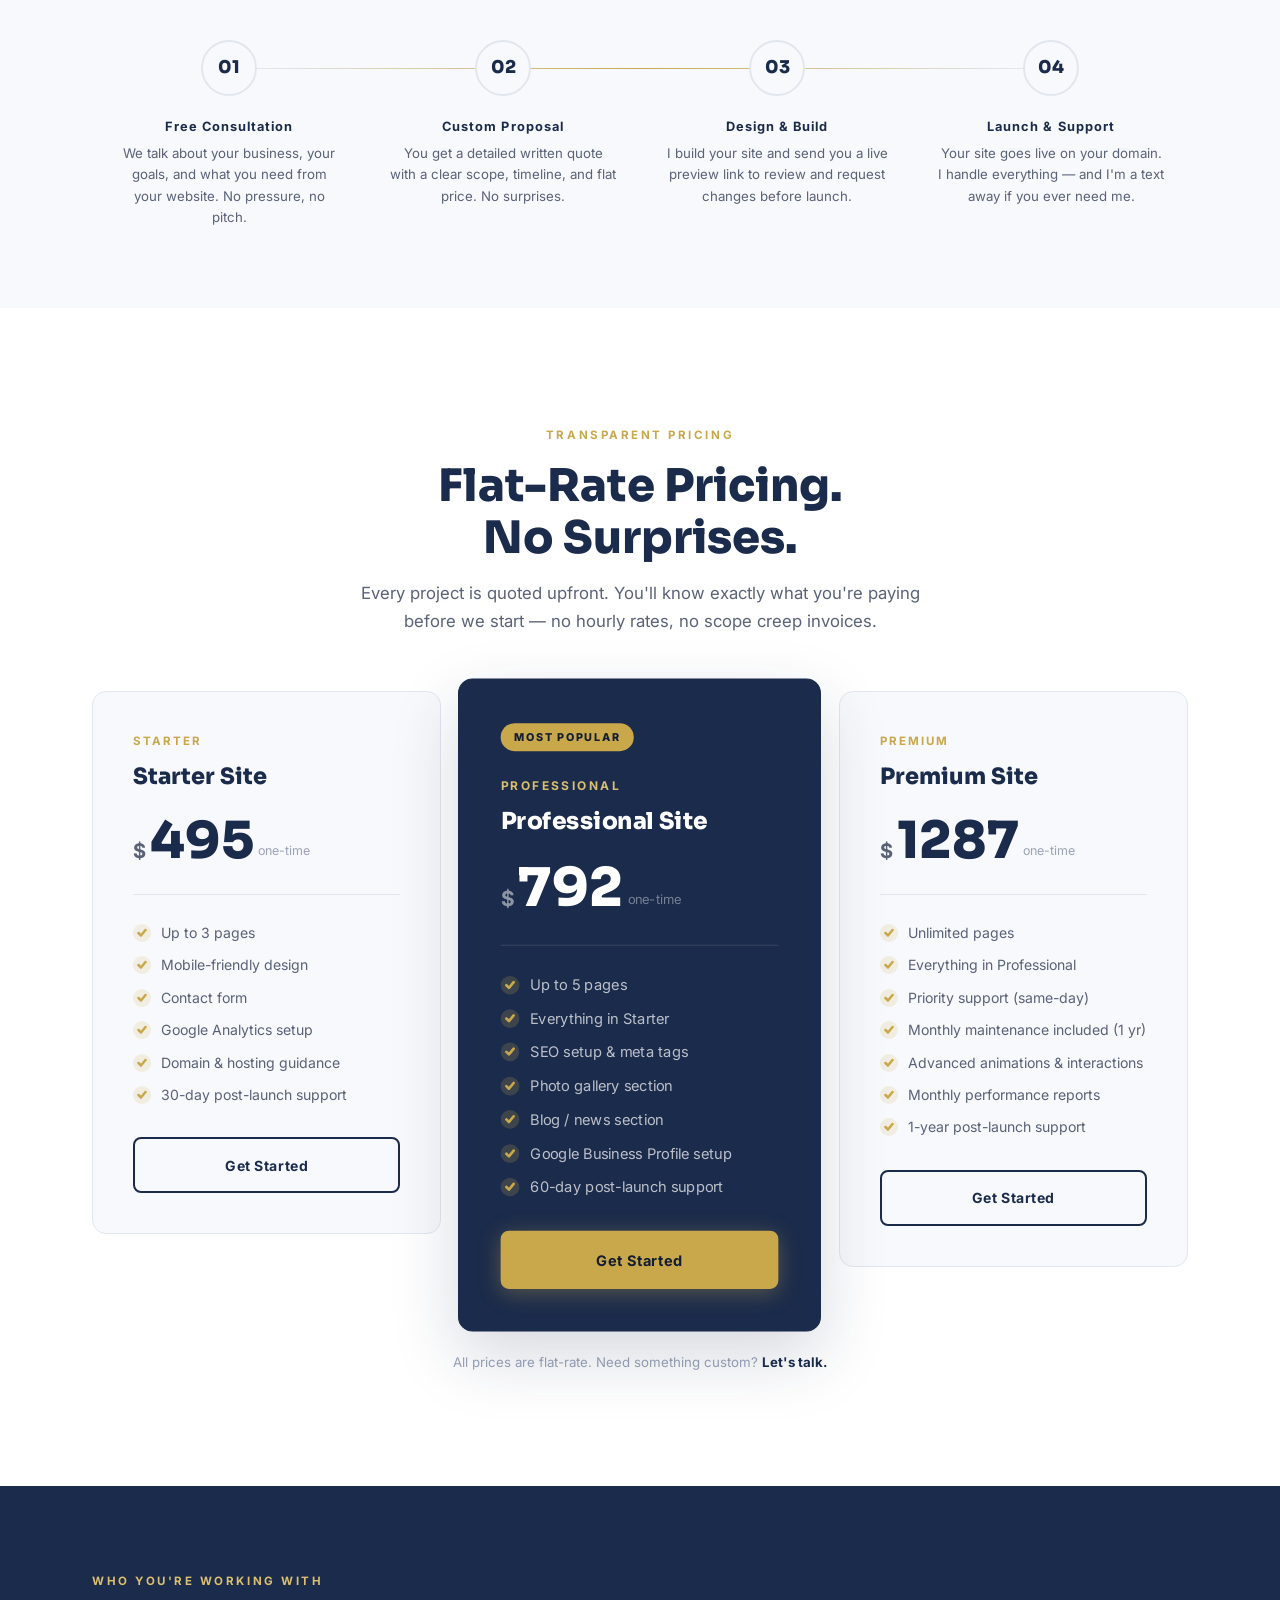
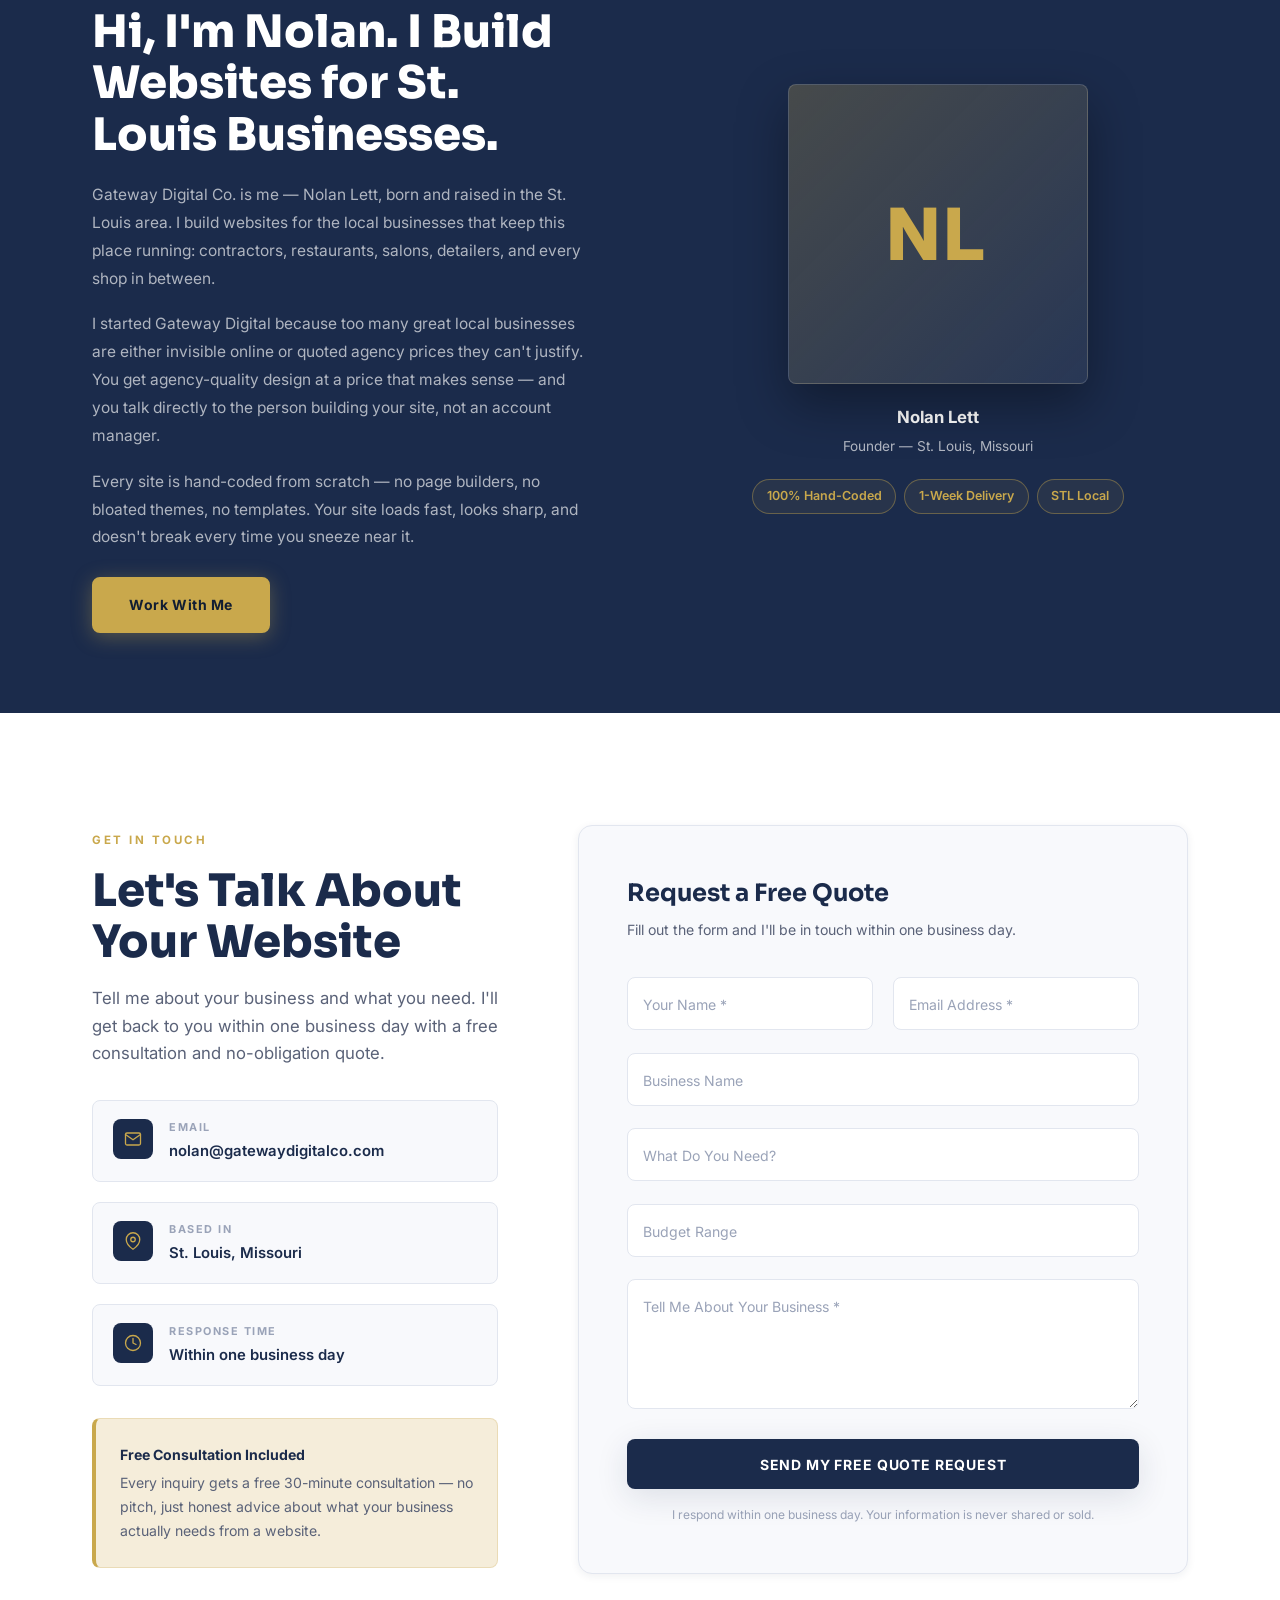
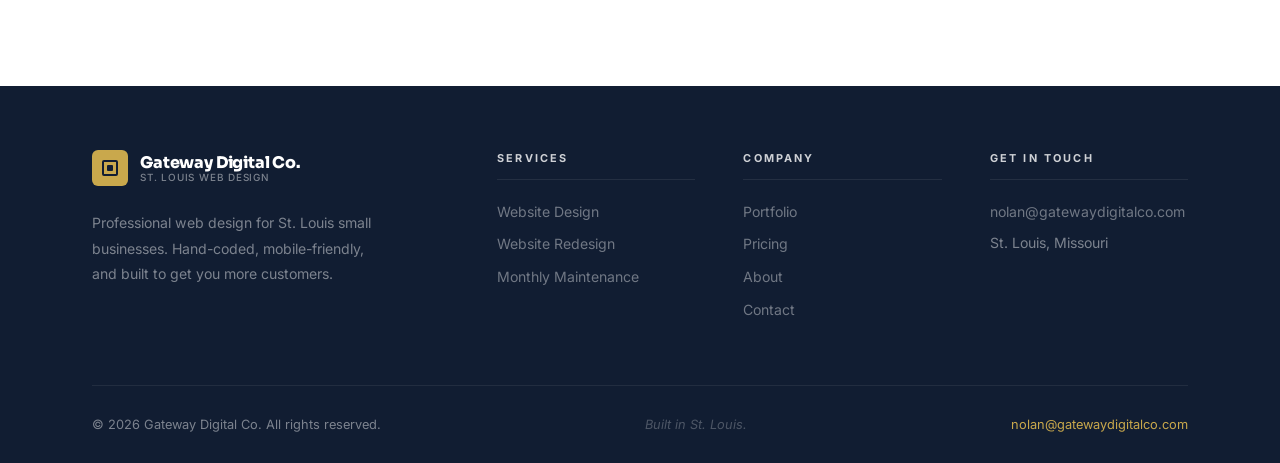
==== commit 66822ea3: "Honesty + conversion pass: real portfolio screenshots, I-voice rewrite, remove fabricated stats, abo" ====
--- a/index.html
+++ b/index.html
@@ -59,16 +59,16 @@
   <div class="hero-inner">
     <!-- COPY -->
     <div class="hero-copy reveal">
-      <span class="eyebrow">St. Louis Web Design Agency</span>
+      <span class="eyebrow">St. Louis Web Design</span>
       <h1 class="hero-headline">
         Modern Websites for<br><mark>St. Louis Businesses</mark>
       </h1>
       <p class="hero-sub">
-        We build fast, professional websites that get you more customers — designed from scratch, mobile-ready, and built to grow your business.
+        I build fast, professional websites that get you more customers — designed from scratch, mobile-ready, and live in a week. No agency runaround, no template shortcuts.
       </p>
       <div class="hero-actions">
         <a href="#contact" class="btn btn-gold btn-lg">Get Your Free Quote</a>
-        <a href="#portfolio" class="btn btn-outline-white btn-lg">See Our Work</a>
+        <a href="#portfolio" class="btn btn-outline-white btn-lg">See My Work</a>
       </div>
       <div class="hero-proof">
         <div class="proof-item">
@@ -80,8 +80,8 @@
           <div class="proof-label">Mobile Friendly</div>
         </div>
         <div class="proof-item">
-          <div class="proof-num" data-count="5" data-suffix="-Day">5-Day</div>
-          <div class="proof-label">Avg. Turnaround</div>
+          <div class="proof-num">1-Week</div>
+          <div class="proof-label">Delivery</div>
         </div>
         <div class="proof-item">
           <div class="proof-num">STL</div>
@@ -93,7 +93,7 @@
     <!-- VISUAL -->
     <div class="hero-visual reveal from-right">
       <div class="hero-card">
-        <div class="hero-card-label">Live Preview — Client Site</div>
+        <div class="hero-card-label">Live Preview — Demo Build</div>
         <div class="hero-browser">
           <div class="hero-browser-bar">
             <div class="browser-dot"></div>
@@ -111,22 +111,22 @@
         </div>
         <div class="hero-metrics">
           <div class="metric-box">
-            <div class="metric-val">98</div>
-            <div class="metric-lbl">Perf Score</div>
+            <div class="metric-val">$499</div>
+            <div class="metric-lbl">Starting Price</div>
           </div>
           <div class="metric-box">
-            <div class="metric-val">A+</div>
-            <div class="metric-lbl">Mobile</div>
+            <div class="metric-val">7 Days</div>
+            <div class="metric-lbl">To Launch</div>
           </div>
           <div class="metric-box">
-            <div class="metric-val">&lt;1s</div>
-            <div class="metric-lbl">Load Time</div>
+            <div class="metric-val">0</div>
+            <div class="metric-lbl">Templates Used</div>
           </div>
         </div>
       </div>
       <div class="hero-badge-float">
         <strong>100%</strong>
-        Satisfaction
+        Hand-Coded
       </div>
     </div>
   </div>
@@ -135,7 +135,7 @@
 <!-- LOGO BAR -->
 <div class="logo-bar">
   <div class="logo-bar-inner">
-    <span class="logo-bar-label">Work We've Built</span>
+    <span class="logo-bar-label">Recent Builds</span>
     <div class="logo-bar-logos">
       <span class="logo-bar-item">Midwest Pro Builders</span>
       <span class="logo-bar-item">River Bend Kitchen</span>
@@ -150,9 +150,9 @@
 <section id="services" class="section">
   <div class="wrap">
     <div class="text-center reveal">
-      <span class="eyebrow">What We Do</span>
+      <span class="eyebrow">What I Do</span>
       <h2 class="section-heading">Everything You Need.<br>Nothing You Don't.</h2>
-      <p class="section-sub">We keep it simple — professional websites, honest pricing, and a process that doesn't waste your time.</p>
+      <p class="section-sub">I keep it simple — professional websites, honest pricing, and a process that doesn't waste your time.</p>
     </div>
     <div class="services-grid">
 
@@ -180,7 +180,7 @@
           </svg>
         </div>
         <h3>Website Redesign</h3>
-        <p>Already have a website that looks like it was built in 2011? We'll modernize it — keeping what's working and replacing everything that isn't, without losing your existing search rankings.</p>
+        <p>Already have a website that looks like it was built in 2011? I'll modernize it — keeping what's working and replacing everything that isn't, without losing your existing search rankings.</p>
         <ul class="service-list">
           <li>Full visual and UX overhaul</li>
           <li>Content migration included</li>
@@ -197,7 +197,7 @@
           </svg>
         </div>
         <h3>Monthly Maintenance</h3>
-        <p>Your website isn't a one-time thing — it needs regular care. We handle updates, backups, security, and small content changes so you never have to worry about it again.</p>
+        <p>Your website isn't a one-time thing — it needs regular care. I handle updates, backups, security, and small content changes so you never have to worry about it again.</p>
         <ul class="service-list">
           <li>Monthly content updates</li>
           <li>Automatic daily backups</li>
@@ -217,34 +217,17 @@
 <section id="portfolio" class="section" style="background:var(--off-white);">
   <div class="wrap">
     <div class="text-center reveal">
-      <span class="eyebrow">Our Work</span>
+      <span class="eyebrow">The Work</span>
       <h2 class="section-heading">Built Right Here in St. Louis</h2>
-      <p class="section-sub">Every site we build is custom — no templates, no shortcuts. Here's a look at recent projects.</p>
+      <p class="section-sub">Every site I build is custom — no templates, no shortcuts. These are two full demo builds you can explore live. The next one could be yours.</p>
     </div>
     <div class="portfolio-grid">
 
       <!-- Midwest Pro Builders -->
       <div class="portfolio-card reveal d1">
         <div class="portfolio-thumb">
-          <div class="portfolio-thumb-inner thumb-mpb">
-            <div class="thumb-mpb-content">
-              <div class="thumb-navbar">
-                <div class="thumb-nav-logo"></div>
-                <div class="thumb-nav-links">
-                  <div class="thumb-nav-link"></div>
-                  <div class="thumb-nav-link"></div>
-                  <div class="thumb-nav-link"></div>
-                </div>
-              </div>
-              <div class="thumb-hero-text">
-                <div class="thumb-h1"></div>
-                <div class="thumb-h1-2"></div>
-                <div class="thumb-p"></div>
-                <div class="thumb-p-2"></div>
-                <div class="thumb-btn"></div>
-              </div>
-              <div></div>
-            </div>
+          <div class="portfolio-thumb-inner">
+            <img src="img/portfolio-midwest-pro-builders.jpg" alt="Midwest Pro Builders website — homepage screenshot" loading="lazy" />
           </div>
         </div>
         <div class="portfolio-body">
@@ -266,18 +249,8 @@
       <!-- River Bend Kitchen -->
       <div class="portfolio-card reveal d2">
         <div class="portfolio-thumb">
-          <div class="portfolio-thumb-inner thumb-rbk">
-            <div class="thumb-rbk-content">
-              <div class="thumb-rbk-sub">St. Louis, Missouri</div>
-              <div class="thumb-rbk-line"></div>
-              <div class="thumb-rbk-name">River Bend Kitchen</div>
-              <div class="thumb-rbk-line"></div>
-              <div class="thumb-rbk-items">
-                <div class="thumb-rbk-item"></div>
-                <div class="thumb-rbk-item"></div>
-                <div class="thumb-rbk-item"></div>
-              </div>
-            </div>
+          <div class="portfolio-thumb-inner">
+            <img src="img/portfolio-river-bend-kitchen.jpg" alt="River Bend Kitchen website — homepage screenshot" loading="lazy" />
           </div>
         </div>
         <div class="portfolio-body">
@@ -304,19 +277,18 @@
               <div class="thumb-p3-icon">
                 <span class="thumb-p3-plus">+</span>
               </div>
-              <span class="thumb-p3-text">Gateway Digital Co.</span>
+              <span class="thumb-p3-text">Your Business Here</span>
             </div>
           </div>
         </div>
         <div class="portfolio-body">
-          <div class="portfolio-tag">Web Design Agency</div>
-          <div class="portfolio-name">Gateway Digital Co.</div>
-          <p class="portfolio-desc">Modern agency portfolio with pricing, services, and contact form</p>
+          <div class="portfolio-tag">Your Business</div>
+          <div class="portfolio-name">This Spot Is Open</div>
+          <p class="portfolio-desc">The next site I build could be yours — custom-designed, mobile-ready, and live in a week</p>
           <div class="portfolio-tech">
-            <span class="tech-tag">Single Page</span>
-            <span class="tech-tag">Smooth Scroll</span>
-            <span class="tech-tag">Pricing</span>
-            <span class="tech-tag">Scroll FX</span>
+            <span class="tech-tag">Custom Design</span>
+            <span class="tech-tag">1-Week Build</span>
+            <span class="tech-tag">From $499</span>
           </div>
           <a href="#contact" class="portfolio-link">
             Start Your Project &rarr;
@@ -351,12 +323,12 @@
       <div class="process-step reveal d3">
         <div class="process-num">03</div>
         <h4>Design &amp; Build</h4>
-        <p>We build your site and send you a live preview link to review and request changes before launch.</p>
+        <p>I build your site and send you a live preview link to review and request changes before launch.</p>
       </div>
       <div class="process-step reveal d4">
         <div class="process-num">04</div>
         <h4>Launch &amp; Support</h4>
-        <p>Your site goes live on your domain. We handle everything — and we're here if you ever need us.</p>
+        <p>Your site goes live on your domain. I handle everything — and I'm a text away if you ever need me.</p>
       </div>
     </div>
   </div>
@@ -511,29 +483,27 @@
   <div class="wrap">
     <div class="about-inner">
       <div class="about-copy reveal from-left">
-        <span class="eyebrow">Who We Are</span>
-        <h2 class="section-heading section-heading-white">A St. Louis Web Design Studio Built for Local Business</h2>
-        <p>Gateway Digital Co. is a web design studio based in St. Louis, Missouri, focused on one thing: helping local businesses get online with sites that actually work.</p>
-        <p>We started because too many great St. Louis businesses were either stuck with outdated websites or paying agency prices they couldn't justify. We offer agency-quality design at a price that makes sense for a local business owner — without the runaround.</p>
-        <p>Every site we build is hand-coded from scratch — no page builders, no bloated themes, no templates. That means your site loads fast, looks sharp, and doesn't break every time you sneeze near it.</p>
-        <a href="#contact" class="btn btn-gold" style="margin-top:0.5rem;">Work With Us</a>
-      </div>
-      <div class="about-stats reveal from-right">
-        <div class="about-stat">
-          <div class="about-stat-num">✦</div>
-          <div class="about-stat-label">Custom Built</div>
-        </div>
-        <div class="about-stat">
-          <div class="about-stat-num">STL</div>
-          <div class="about-stat-label">Based &amp; Built</div>
-        </div>
-        <div class="about-stat">
-          <div class="about-stat-num" data-count="5" data-suffix=" Days">5 Days</div>
-          <div class="about-stat-label">Avg. Turnaround</div>
-        </div>
-        <div class="about-stat">
-          <div class="about-stat-num">100%</div>
-          <div class="about-stat-label">Hand-Coded</div>
+        <span class="eyebrow">Who You're Working With</span>
+        <h2 class="section-heading section-heading-white">Hi, I'm Nolan. I Build Websites for St. Louis Businesses.</h2>
+        <p>Gateway Digital Co. is me — Nolan Lett, born and raised in the St. Louis area. I build websites for the local businesses that keep this place running: contractors, restaurants, salons, detailers, and every shop in between.</p>
+        <p>I started Gateway Digital because too many great local businesses are either invisible online or quoted agency prices they can't justify. You get agency-quality design at a price that makes sense — and you talk directly to the person building your site, not an account manager.</p>
+        <p>Every site is hand-coded from scratch — no page builders, no bloated themes, no templates. Your site loads fast, looks sharp, and doesn't break every time you sneeze near it.</p>
+        <a href="#contact" class="btn btn-gold" style="margin-top:0.5rem;">Work With Me</a>
+      </div>
+      <div class="about-photo-wrap reveal from-right">
+        <!-- To show your photo: drop a square-ish photo named nolan.jpg into the img/ folder. Until then, the initials card shows. -->
+        <div class="about-photo">
+          <img src="img/nolan.jpg" alt="Nolan Lett, founder of Gateway Digital Co." onerror="this.closest('.about-photo').classList.add('no-photo')" />
+          <div class="about-photo-fallback">NL</div>
+        </div>
+        <div class="about-photo-caption">
+          <strong>Nolan Lett</strong>
+          <span>Founder — St. Louis, Missouri</span>
+        </div>
+        <div class="about-chips">
+          <span class="about-chip">100% Hand-Coded</span>
+          <span class="about-chip">1-Week Delivery</span>
+          <span class="about-chip">STL Local</span>
         </div>
       </div>
     </div>
@@ -551,7 +521,7 @@
       <div class="reveal from-left">
         <span class="eyebrow">Get In Touch</span>
         <h2 class="section-heading">Let's Talk About Your Website</h2>
-        <p class="section-sub" style="margin-bottom:2rem;">Tell us about your business and what you need. We'll get back to you within one business day with a free consultation and no-obligation quote.</p>
+        <p class="section-sub" style="margin-bottom:2rem;">Tell me about your business and what you need. I'll get back to you within one business day with a free consultation and no-obligation quote.</p>
 
         <div class="contact-detail">
           <div class="contact-detail-icon">
@@ -596,7 +566,7 @@
       <!-- RIGHT: Form -->
       <div class="contact-form-card reveal from-right">
         <h3>Request a Free Quote</h3>
-        <p class="form-sub">Fill out the form and we'll be in touch within one business day.</p>
+        <p class="form-sub">Fill out the form and I'll be in touch within one business day.</p>
 
         <form action="https://formspree.io/f/xvznbaye" method="POST">
           <div class="form-row">
@@ -639,11 +609,11 @@
 
           <div class="field">
             <textarea id="msg" name="message" placeholder=" " required></textarea>
-            <label for="msg">Tell Us About Your Business *</label>
+            <label for="msg">Tell Me About Your Business *</label>
           </div>
 
           <button type="submit" class="submit-btn">Send My Free Quote Request</button>
-          <p class="form-legal">We respond within one business day. Your information is never shared or sold.</p>
+          <p class="form-legal">I respond within one business day. Your information is never shared or sold.</p>
         </form>
       </div>
 
@@ -695,7 +665,7 @@
       </div>
     </div>
     <div class="footer-bottom">
-      <span>© 2024 Gateway Digital Co. All rights reserved.</span>
+      <span>© 2026 Gateway Digital Co. All rights reserved.</span>
       <span style="color:rgba(255,255,255,0.25);font-style:italic;">Built in St. Louis.</span>
       <span><a href="mailto:nolan@gatewaydigitalco.com">nolan@gatewaydigitalco.com</a></span>
     </div>
--- a/css/style.css
+++ b/css/style.css
@@ -1378,3 +1378,68 @@
   /* --- SECTION HEADINGS --- */
   .section-heading { font-size: clamp(1.6rem, 6vw, 2.2rem); }
 }
+
+/* ============================================================
+   JULY 2026 FIX PASS — real portfolio thumbs + about photo card
+   ============================================================ */
+
+/* Portfolio: real screenshots */
+.portfolio-thumb-inner img {
+  width: 100%;
+  height: 100%;
+  object-fit: cover;
+  object-position: top center;
+  display: block;
+}
+
+/* About: photo card replacing stat grid */
+.about-photo-wrap { text-align: center; }
+.about-photo {
+  position: relative;
+  width: min(300px, 80%);
+  aspect-ratio: 1 / 1;
+  margin: 0 auto;
+  border-radius: var(--radius, 12px);
+  overflow: hidden;
+  border: 1px solid rgba(255,255,255,0.15);
+  box-shadow: 0 20px 50px rgba(0,0,0,0.35);
+  background: linear-gradient(135deg, rgba(201,168,76,0.25), rgba(255,255,255,0.06));
+}
+.about-photo img {
+  width: 100%;
+  height: 100%;
+  object-fit: cover;
+  display: block;
+}
+.about-photo-fallback {
+  display: none;
+  position: absolute;
+  inset: 0;
+  align-items: center;
+  justify-content: center;
+  font-size: 4.5rem;
+  font-weight: 800;
+  letter-spacing: 0.05em;
+  color: var(--gold, #C9A84C);
+}
+.about-photo.no-photo img { display: none; }
+.about-photo.no-photo .about-photo-fallback { display: flex; }
+.about-photo-caption { margin-top: 1.25rem; color: #fff; }
+.about-photo-caption strong { display: block; font-size: 1.05rem; }
+.about-photo-caption span { font-size: 0.85rem; opacity: 0.65; }
+.about-chips {
+  margin-top: 1.25rem;
+  display: flex;
+  flex-wrap: wrap;
+  gap: 0.5rem;
+  justify-content: center;
+}
+.about-chip {
+  font-size: 0.78rem;
+  font-weight: 600;
+  padding: 0.4rem 0.85rem;
+  border-radius: 999px;
+  color: var(--gold, #C9A84C);
+  border: 1px solid rgba(201,168,76,0.4);
+  background: rgba(201,168,76,0.08);
+}
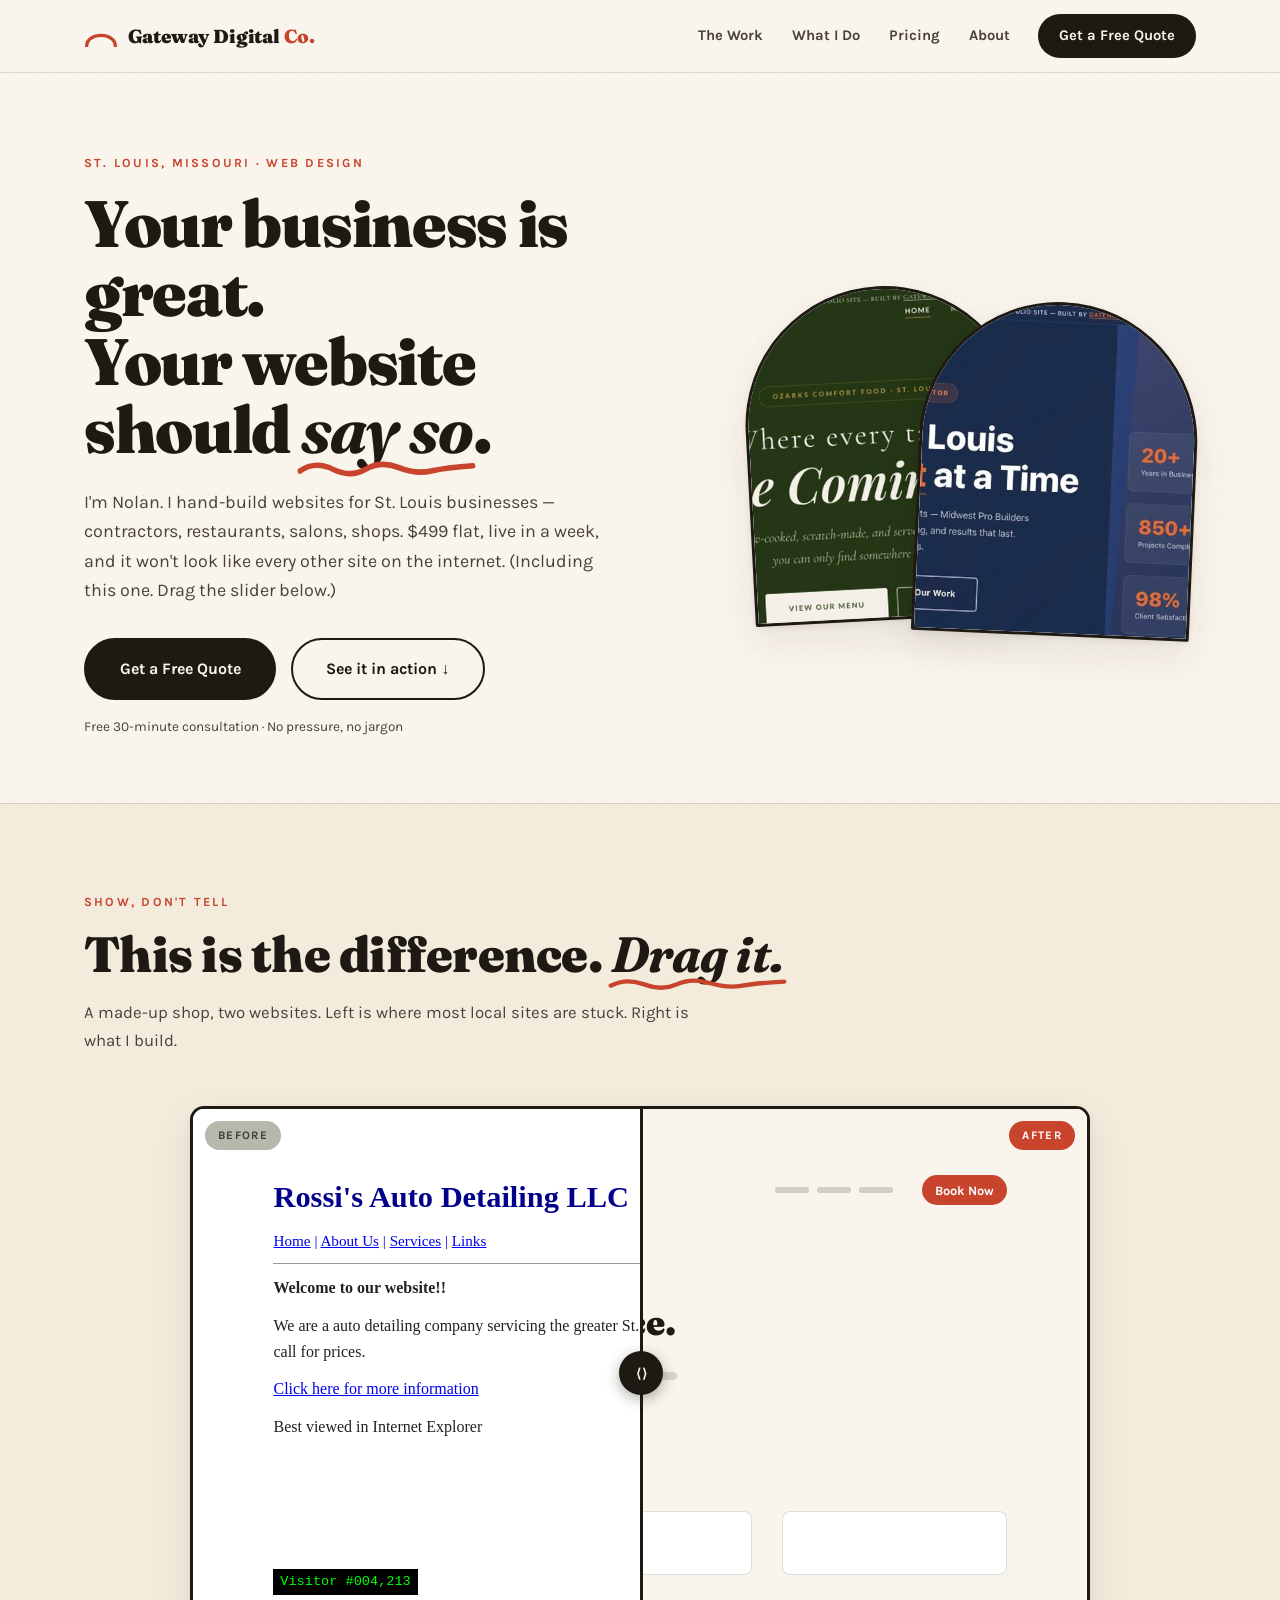
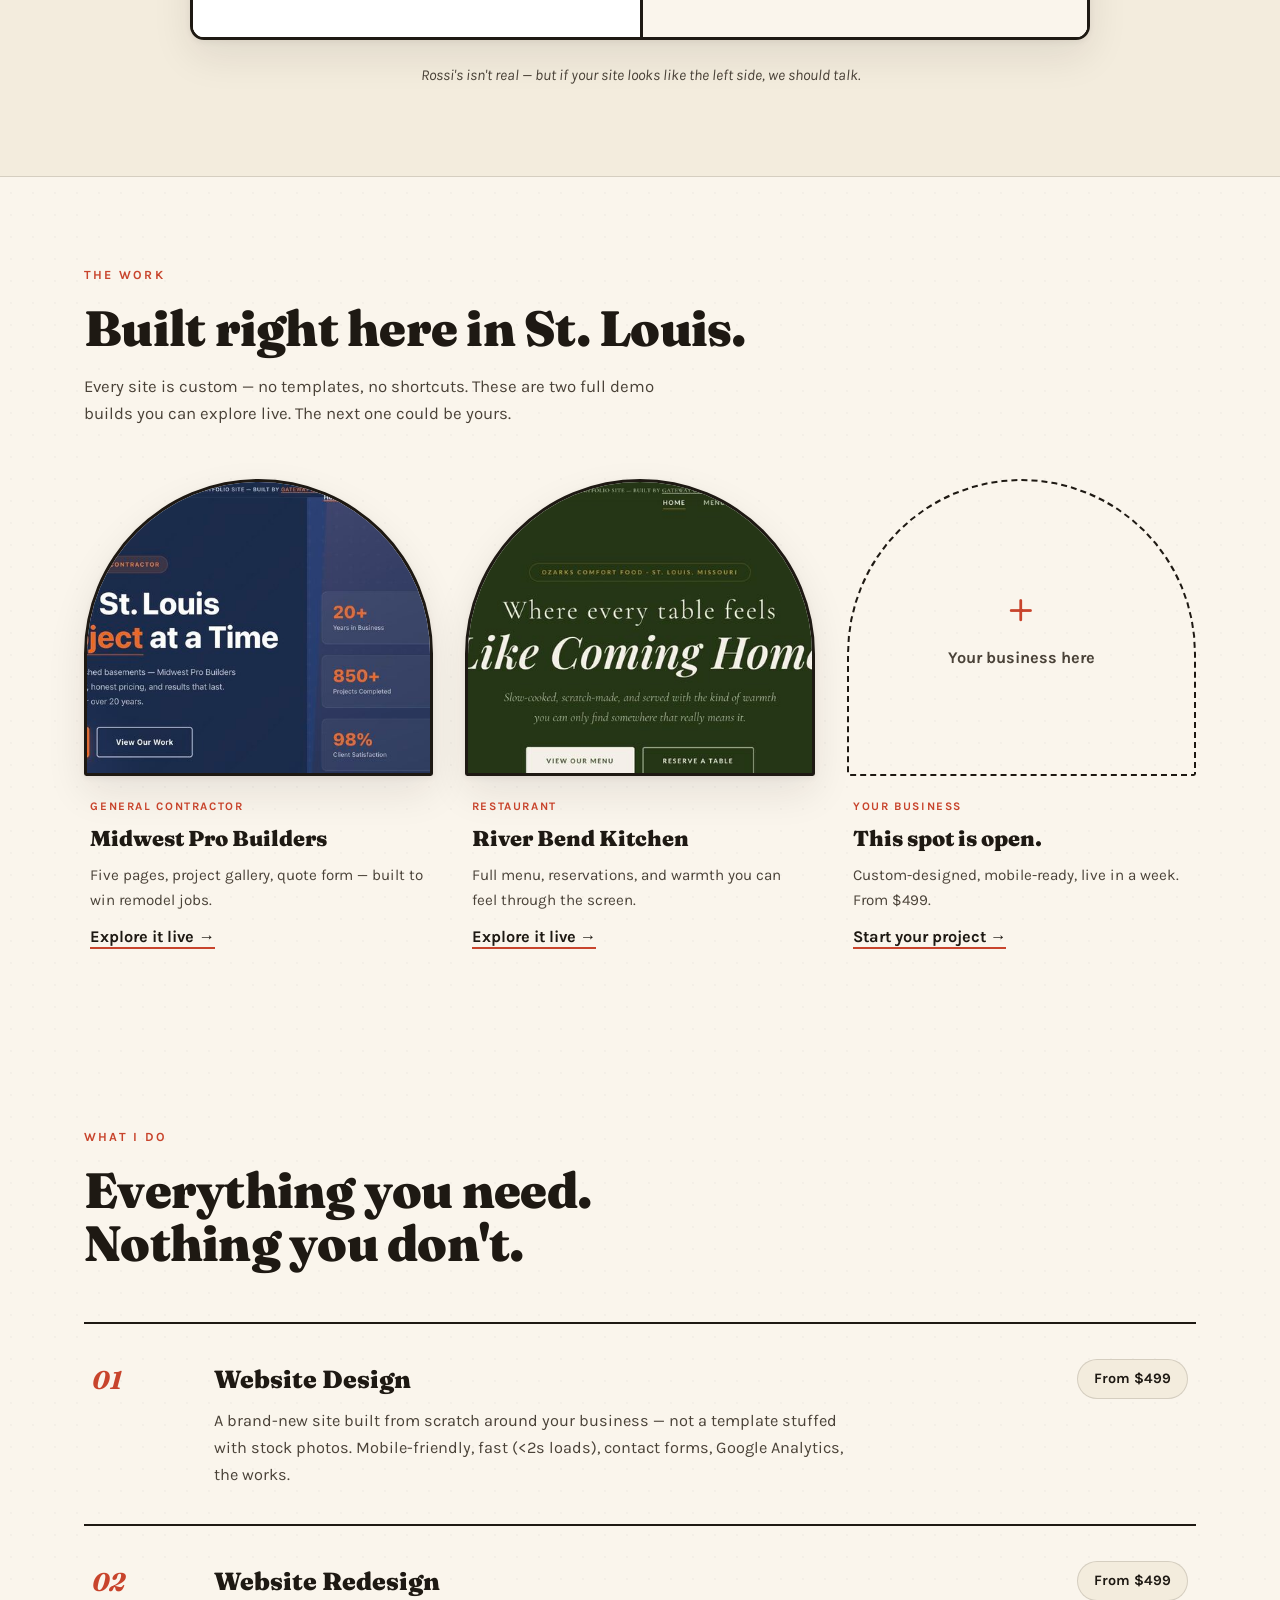
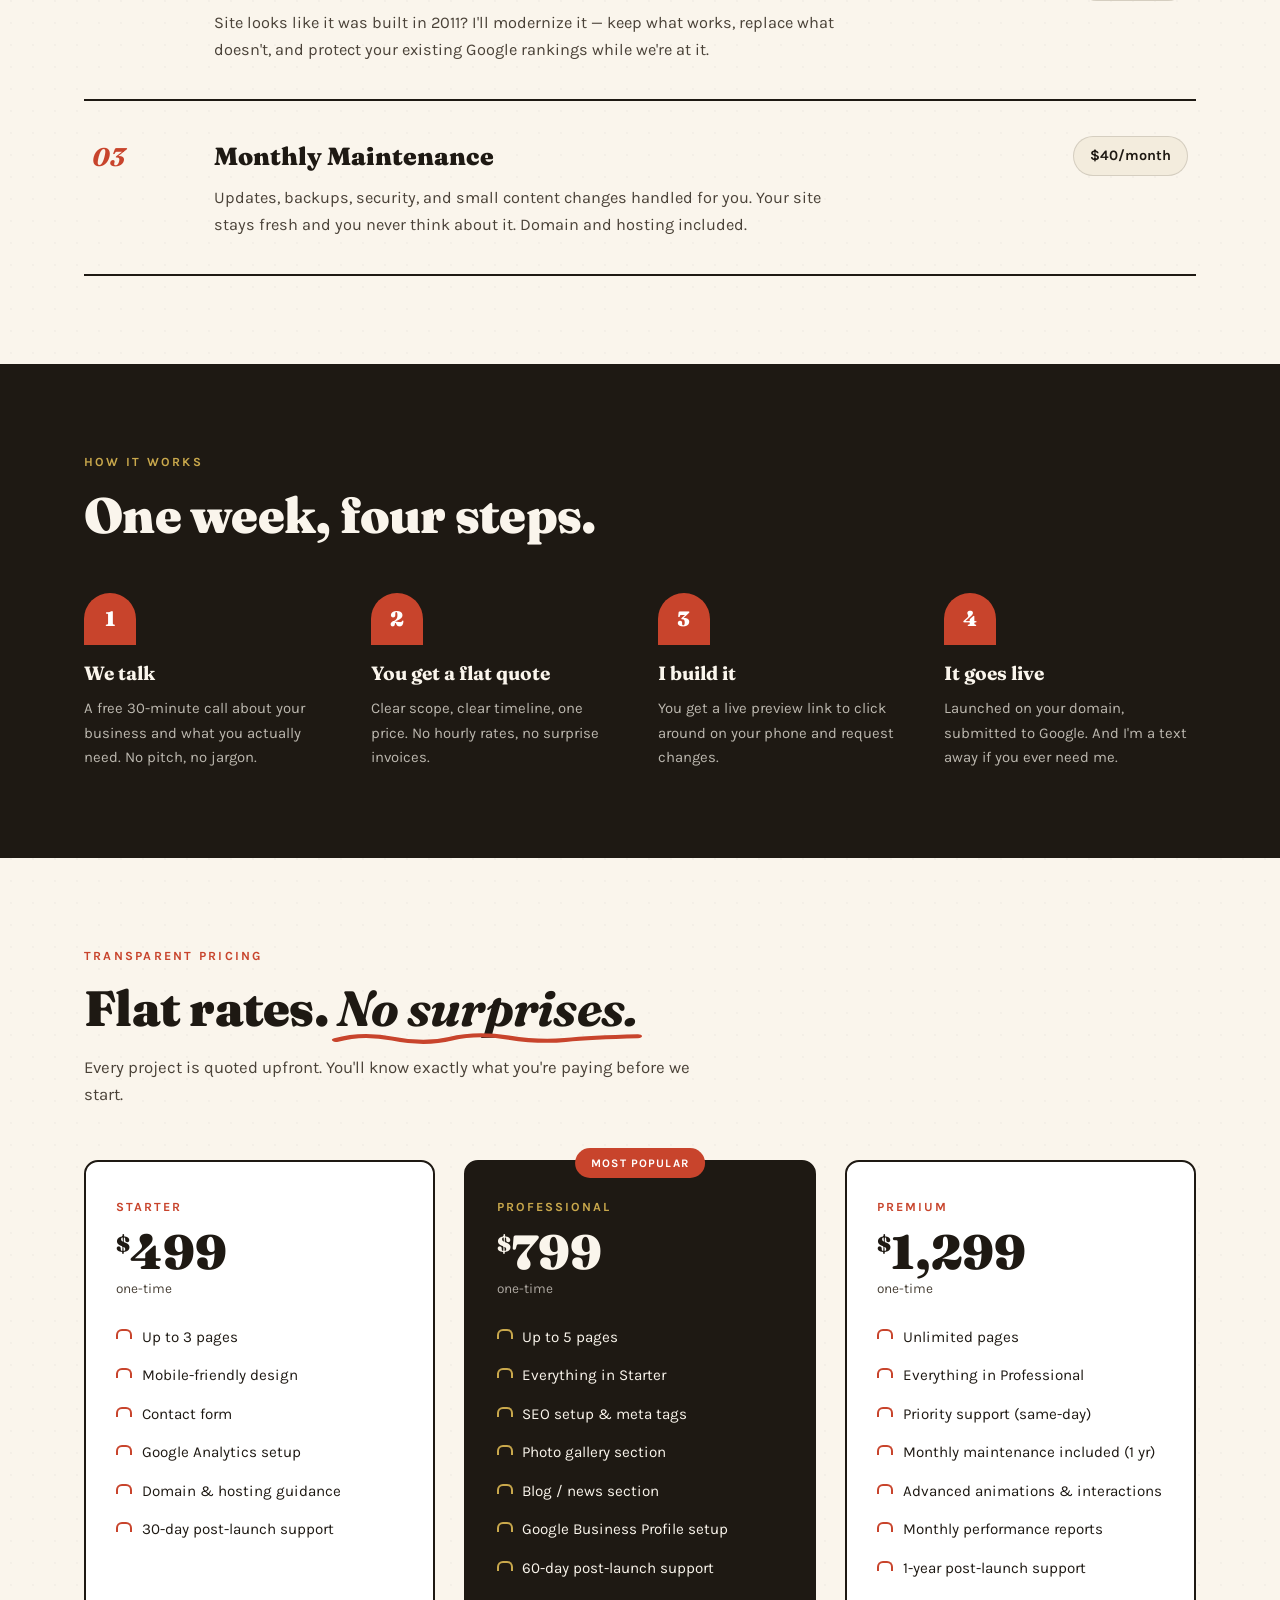
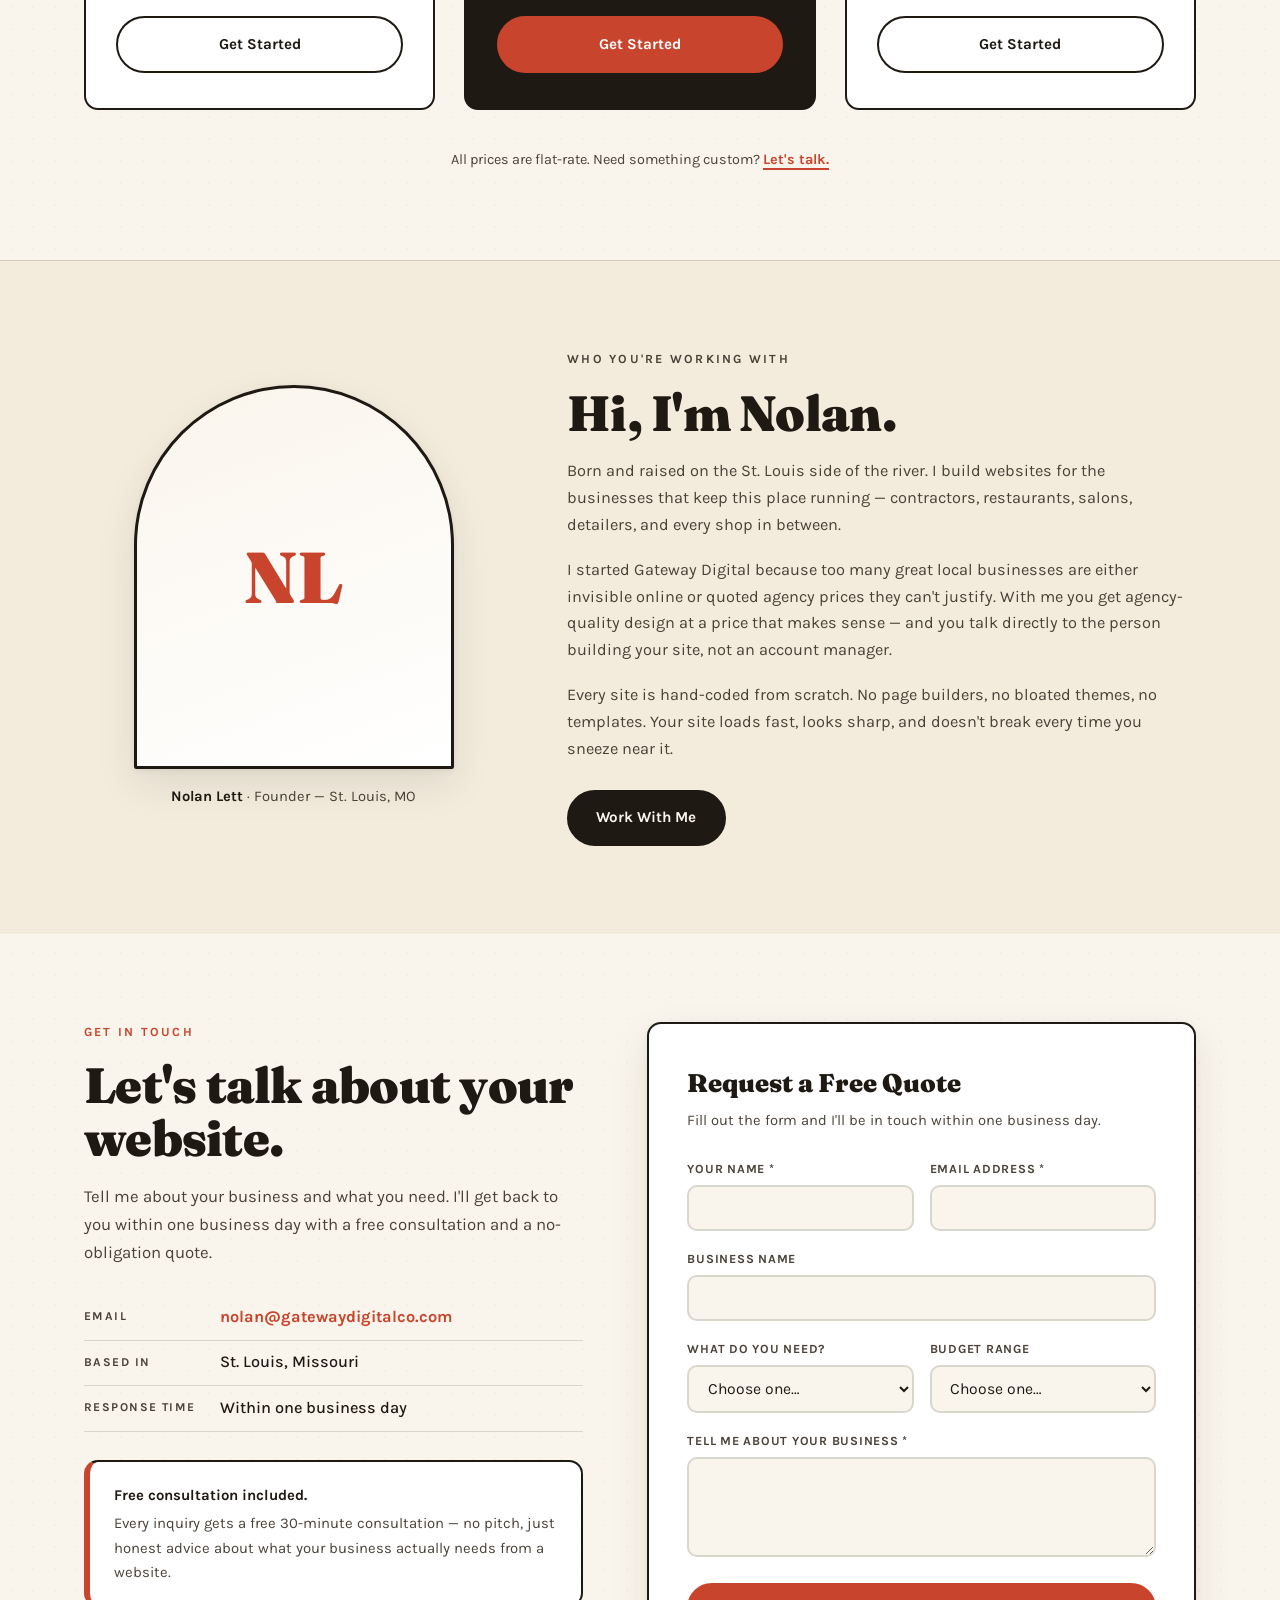
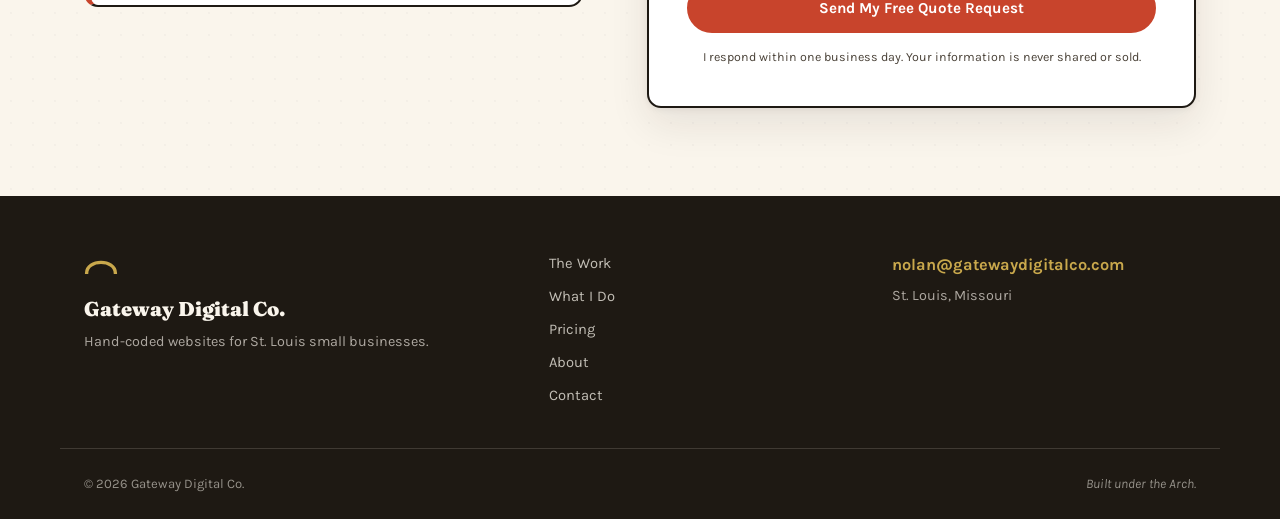
==== commit 855be05d: "The Arch redesign" ====
--- a/index.html
+++ b/index.html
@@ -4,48 +4,40 @@
   <meta charset="UTF-8" />
   <meta name="viewport" content="width=device-width, initial-scale=1.0" />
   <title>Gateway Digital Co. — Web Design for St. Louis Businesses</title>
-  <meta name="description" content="Gateway Digital Co. builds fast, professional websites for St. Louis small businesses. Custom design, mobile-friendly, built to get you more customers." />
+  <meta name="description" content="Gateway Digital Co. builds fast, hand-coded websites for St. Louis small businesses. Custom design, mobile-friendly, live in a week — starting at $499." />
+  <link rel="preconnect" href="https://fonts.googleapis.com" />
+  <link rel="preconnect" href="https://fonts.gstatic.com" crossorigin />
+  <link href="https://fonts.googleapis.com/css2?family=Fraunces:ital,opsz,wght@0,9..144,500;0,9..144,700;0,9..144,900;1,9..144,500;1,9..144,700&family=Karla:ital,wght@0,400;0,500;0,700;1,400&display=swap" rel="stylesheet" />
   <link rel="stylesheet" href="css/style.css" />
-  <style>
-    /* Active nav link */
-    .nav-links a.active-link { color: var(--gold) !important; }
-  </style>
 </head>
 <body>
 
 <!-- MOBILE NAV -->
 <div id="mobile-nav">
-  <a href="#services">Services</a>
-  <a href="#portfolio">Portfolio</a>
+  <a href="#work">The Work</a>
+  <a href="#services">What I Do</a>
   <a href="#pricing">Pricing</a>
   <a href="#about">About</a>
-  <a href="#contact">Contact</a>
   <a href="#contact" class="mob-cta">Get a Free Quote</a>
 </div>
 
 <!-- HEADER -->
-<header id="site-header" class="at-top">
+<header id="site-header">
   <div class="nav-inner">
-    <a href="#" class="nav-logo">
-      <div class="nav-logo-mark">
-        <div class="nav-logo-mark-inner"></div>
-      </div>
-      <div class="nav-logo-text">
-        <div class="nav-logo-name">Gateway Digital Co.</div>
-        <div class="nav-logo-tagline">St. Louis Web Design</div>
-      </div>
+    <a href="#" class="nav-logo" aria-label="Gateway Digital Co.">
+      <svg class="logo-arch" viewBox="0 0 40 26" aria-hidden="true">
+        <path d="M3 25 C3 8, 37 8, 37 25" fill="none" stroke="currentColor" stroke-width="4" stroke-linecap="round"/>
+      </svg>
+      <span class="nav-logo-text">Gateway Digital<span class="logo-dot">&nbsp;Co.</span></span>
     </a>
     <nav class="nav-links">
-      <a href="#services">Services</a>
-      <a href="#portfolio">Portfolio</a>
+      <a href="#work">The Work</a>
+      <a href="#services">What I Do</a>
       <a href="#pricing">Pricing</a>
       <a href="#about">About</a>
-      <a href="#contact">Contact</a>
       <a href="#contact" class="nav-cta">Get a Free Quote</a>
     </nav>
-    <button class="hamburger" aria-label="Open menu">
-      <span></span><span></span><span></span>
-    </button>
+    <button class="hamburger" aria-label="Open menu"><span></span><span></span><span></span></button>
   </div>
 </header>
 
@@ -53,459 +45,302 @@
      HERO
      ============================================================ -->
 <section id="hero" class="hero">
-  <div class="hero-shape hero-shape-1"></div>
-  <div class="hero-shape hero-shape-2"></div>
-
-  <div class="hero-inner">
-    <!-- COPY -->
-    <div class="hero-copy reveal">
-      <span class="eyebrow">St. Louis Web Design</span>
-      <h1 class="hero-headline">
-        Modern Websites for<br><mark>St. Louis Businesses</mark>
+  <div class="wrap hero-inner">
+    <div class="hero-copy">
+      <p class="eyebrow reveal">St. Louis, Missouri · Web Design</p>
+      <h1 class="hero-headline reveal d1">
+        Your business is great.<br />
+        Your website should <em class="squiggle">say so</em>.
       </h1>
-      <p class="hero-sub">
-        I build fast, professional websites that get you more customers — designed from scratch, mobile-ready, and live in a week. No agency runaround, no template shortcuts.
+      <p class="hero-sub reveal d2">
+        I'm Nolan. I hand-build websites for St. Louis businesses — contractors, restaurants, salons, shops.
+        $499 flat, live in a week, and it won't look like every other site on the internet. (Including this one. Drag the slider below.)
       </p>
-      <div class="hero-actions">
-        <a href="#contact" class="btn btn-gold btn-lg">Get Your Free Quote</a>
-        <a href="#portfolio" class="btn btn-outline-white btn-lg">See My Work</a>
-      </div>
-      <div class="hero-proof">
-        <div class="proof-item">
-          <div class="proof-num">✦</div>
-          <div class="proof-label">Custom Built</div>
-        </div>
-        <div class="proof-item">
-          <div class="proof-num">100%</div>
-          <div class="proof-label">Mobile Friendly</div>
-        </div>
-        <div class="proof-item">
-          <div class="proof-num">1-Week</div>
-          <div class="proof-label">Delivery</div>
-        </div>
-        <div class="proof-item">
-          <div class="proof-num">STL</div>
-          <div class="proof-label">Based &amp; Built</div>
-        </div>
-      </div>
-    </div>
-
-    <!-- VISUAL -->
-    <div class="hero-visual reveal from-right">
-      <div class="hero-card">
-        <div class="hero-card-label">Live Preview — Demo Build</div>
-        <div class="hero-browser">
-          <div class="hero-browser-bar">
-            <div class="browser-dot"></div>
-            <div class="browser-dot"></div>
-            <div class="browser-dot"></div>
-            <div class="browser-url"></div>
-          </div>
-          <div class="hero-browser-body">
-            <div class="browser-line accent w-70"></div>
-            <div class="browser-line w-50"></div>
-            <div class="browser-line w-85"></div>
-            <div class="browser-line w-40"></div>
-            <div class="browser-line w-70"></div>
-          </div>
-        </div>
-        <div class="hero-metrics">
-          <div class="metric-box">
-            <div class="metric-val">$499</div>
-            <div class="metric-lbl">Starting Price</div>
-          </div>
-          <div class="metric-box">
-            <div class="metric-val">7 Days</div>
-            <div class="metric-lbl">To Launch</div>
-          </div>
-          <div class="metric-box">
-            <div class="metric-val">0</div>
-            <div class="metric-lbl">Templates Used</div>
-          </div>
-        </div>
-      </div>
-      <div class="hero-badge-float">
-        <strong>100%</strong>
-        Hand-Coded
-      </div>
-    </div>
-  </div>
-</section>
-
-<!-- LOGO BAR -->
-<div class="logo-bar">
-  <div class="logo-bar-inner">
-    <span class="logo-bar-label">Recent Builds</span>
-    <div class="logo-bar-logos">
-      <span class="logo-bar-item">Midwest Pro Builders</span>
-      <span class="logo-bar-item">River Bend Kitchen</span>
-      <span class="logo-bar-item" style="font-style:italic;opacity:0.5;">Your Business Here</span>
-    </div>
-  </div>
-</div>
+      <div class="hero-actions reveal d3">
+        <a href="#contact" class="btn btn-ink btn-lg">Get a Free Quote</a>
+        <a href="#demo" class="btn btn-ghost btn-lg">See it in action ↓</a>
+      </div>
+      <p class="hero-note reveal d3">Free 30-minute consultation · No pressure, no jargon</p>
+    </div>
+    <div class="hero-visual reveal d2" aria-hidden="true">
+      <div class="arch-frame arch-frame-a">
+        <img src="img/portfolio-river-bend-kitchen.jpg" alt="" loading="eager" />
+      </div>
+      <div class="arch-frame arch-frame-b">
+        <img src="img/portfolio-midwest-pro-builders.jpg" alt="" loading="eager" />
+      </div>
+      <svg class="hero-arch-line" viewBox="0 0 300 190" aria-hidden="true">
+        <path d="M10 188 C10 30, 290 30, 290 188" fill="none" stroke="var(--red)" stroke-width="3" stroke-dasharray="6 8" stroke-linecap="round"/>
+      </svg>
+    </div>
+  </div>
+</section>
+
+<!-- ============================================================
+     BEFORE / AFTER DEMO
+     ============================================================ -->
+<section id="demo" class="section section-demo">
+  <div class="wrap">
+    <div class="section-head reveal">
+      <p class="eyebrow">Show, Don't Tell</p>
+      <h2 class="section-heading">This is the difference. <em class="squiggle">Drag it.</em></h2>
+      <p class="section-sub">A made-up shop, two websites. Left is where most local sites are stuck. Right is what I build.</p>
+    </div>
+
+    <div class="ba-slider reveal d1" id="ba-slider" aria-label="Before and after website comparison. Drag to compare.">
+      <!-- BEFORE -->
+      <div class="ba-pane ba-before" aria-hidden="true">
+        <div class="mock mock-old">
+          <div class="mock-old-title">Rossi's Auto Detailing LLC</div>
+          <div class="mock-old-nav"><span>Home</span> | <span>About Us</span> | <span>Services</span> | <span>Links</span></div>
+          <hr />
+          <p class="mock-old-p"><b>Welcome to our website!!</b></p>
+          <p class="mock-old-p">We are a auto detailing company servicing the greater St. Louis area. We have been in business since 2006. Please call for prices.</p>
+          <p class="mock-old-p mock-old-link">Click here for more information</p>
+          <p class="mock-old-p">Best viewed in Internet Explorer</p>
+          <div class="mock-old-counter">Visitor #004,213</div>
+        </div>
+        <span class="ba-tag ba-tag-before">Before</span>
+      </div>
+      <!-- AFTER -->
+      <div class="ba-pane ba-after" aria-hidden="true">
+        <div class="mock mock-new">
+          <div class="mock-new-nav">
+            <span class="mock-new-logo">Rossi's</span>
+            <span class="mock-new-links"><i></i><i></i><i></i></span>
+            <span class="mock-new-btn">Book Now</span>
+          </div>
+          <div class="mock-new-hero">
+            <div class="mock-new-eyebrow">Auto Detailing · St. Louis</div>
+            <div class="mock-new-h1">Showroom shine,<br />driveway convenience.</div>
+            <div class="mock-new-sub"></div>
+            <div class="mock-new-cta"></div>
+          </div>
+          <div class="mock-new-cards"><div></div><div></div><div></div></div>
+        </div>
+        <span class="ba-tag ba-tag-after">After</span>
+      </div>
+      <!-- HANDLE -->
+      <div class="ba-handle" id="ba-handle" role="slider" aria-valuemin="0" aria-valuemax="100" aria-valuenow="50" tabindex="0">
+        <div class="ba-handle-line"></div>
+        <div class="ba-handle-grip">⟨&nbsp;⟩</div>
+      </div>
+    </div>
+    <p class="ba-footnote reveal d2">Rossi's isn't real — but if your site looks like the left side, we should talk.</p>
+  </div>
+</section>
+
+<!-- ============================================================
+     PORTFOLIO
+     ============================================================ -->
+<section id="work" class="section section-work">
+  <div class="wrap">
+    <div class="section-head reveal">
+      <p class="eyebrow">The Work</p>
+      <h2 class="section-heading">Built right here in St.&nbsp;Louis.</h2>
+      <p class="section-sub">Every site is custom — no templates, no shortcuts. These are two full demo builds you can explore live. The next one could be yours.</p>
+    </div>
+    <div class="work-grid">
+
+      <article class="work-card reveal d1">
+        <a href="https://midwest-pro-builders.vercel.app" target="_blank" rel="noopener" class="work-thumb arch-top">
+          <img src="img/portfolio-midwest-pro-builders.jpg" alt="Midwest Pro Builders website — homepage" loading="lazy" />
+        </a>
+        <div class="work-body">
+          <p class="work-tag">General Contractor</p>
+          <h3 class="work-name">Midwest Pro Builders</h3>
+          <p class="work-desc">Five pages, project gallery, quote form — built to win remodel jobs.</p>
+          <a href="https://midwest-pro-builders.vercel.app" class="work-link" target="_blank" rel="noopener">Explore it live →</a>
+        </div>
+      </article>
+
+      <article class="work-card reveal d2">
+        <a href="https://river-bend-kitchen.vercel.app" target="_blank" rel="noopener" class="work-thumb arch-top">
+          <img src="img/portfolio-river-bend-kitchen.jpg" alt="River Bend Kitchen website — homepage" loading="lazy" />
+        </a>
+        <div class="work-body">
+          <p class="work-tag">Restaurant</p>
+          <h3 class="work-name">River Bend Kitchen</h3>
+          <p class="work-desc">Full menu, reservations, and warmth you can feel through the screen.</p>
+          <a href="https://river-bend-kitchen.vercel.app" class="work-link" target="_blank" rel="noopener">Explore it live →</a>
+        </div>
+      </article>
+
+      <article class="work-card work-card-open reveal d3">
+        <div class="work-thumb arch-top work-thumb-open">
+          <span class="open-plus">+</span>
+          <span class="open-text">Your business here</span>
+        </div>
+        <div class="work-body">
+          <p class="work-tag">Your Business</p>
+          <h3 class="work-name">This spot is open.</h3>
+          <p class="work-desc">Custom-designed, mobile-ready, live in a week. From $499.</p>
+          <a href="#contact" class="work-link">Start your project →</a>
+        </div>
+      </article>
+
+    </div>
+  </div>
+</section>
 
 <!-- ============================================================
      SERVICES
      ============================================================ -->
-<section id="services" class="section">
+<section id="services" class="section section-services">
   <div class="wrap">
-    <div class="text-center reveal">
-      <span class="eyebrow">What I Do</span>
-      <h2 class="section-heading">Everything You Need.<br>Nothing You Don't.</h2>
-      <p class="section-sub">I keep it simple — professional websites, honest pricing, and a process that doesn't waste your time.</p>
-    </div>
-    <div class="services-grid">
-
-      <div class="service-card reveal d1">
-        <div class="service-icon">
-          <svg viewBox="0 0 24 24">
-            <rect x="2" y="3" width="20" height="14" rx="2"/><path d="M8 21h8M12 17v4"/>
-          </svg>
-        </div>
-        <h3>Website Design</h3>
-        <p>A brand-new site built from scratch around your business — not a template filled with stock photos and placeholder copy. Every page is designed to convert visitors into customers.</p>
-        <ul class="service-list">
-          <li>Custom design, built from scratch</li>
-          <li>Mobile-friendly on every device</li>
-          <li>Fast load times (&lt;2 seconds)</li>
-          <li>Contact forms and calls to action</li>
-          <li>Google Analytics included</li>
-        </ul>
-      </div>
-
-      <div class="service-card reveal d2">
-        <div class="service-icon">
-          <svg viewBox="0 0 24 24">
-            <path d="M12 20h9M16.5 3.5a2.121 2.121 0 013 3L7 19l-4 1 1-4L16.5 3.5z"/>
-          </svg>
-        </div>
-        <h3>Website Redesign</h3>
-        <p>Already have a website that looks like it was built in 2011? I'll modernize it — keeping what's working and replacing everything that isn't, without losing your existing search rankings.</p>
-        <ul class="service-list">
-          <li>Full visual and UX overhaul</li>
-          <li>Content migration included</li>
-          <li>SEO preservation during transition</li>
-          <li>Speed and performance improvements</li>
-          <li>Same-URL launch, no redirects needed</li>
-        </ul>
-      </div>
-
-      <div class="service-card reveal d3">
-        <div class="service-icon">
-          <svg viewBox="0 0 24 24">
-            <path d="M12 22s8-4 8-10V5l-8-3-8 3v7c0 6 8 10 8 10z"/>
-          </svg>
-        </div>
-        <h3>Monthly Maintenance</h3>
-        <p>Your website isn't a one-time thing — it needs regular care. I handle updates, backups, security, and small content changes so you never have to worry about it again.</p>
-        <ul class="service-list">
-          <li>Monthly content updates</li>
-          <li>Automatic daily backups</li>
-          <li>Security monitoring and patches</li>
-          <li>Uptime monitoring</li>
-          <li>Priority email support</li>
-        </ul>
-      </div>
-
-    </div>
-  </div>
-</section>
-
-<!-- ============================================================
-     PORTFOLIO
-     ============================================================ -->
-<section id="portfolio" class="section" style="background:var(--off-white);">
+    <div class="section-head reveal">
+      <p class="eyebrow">What I Do</p>
+      <h2 class="section-heading">Everything you need.<br />Nothing you don't.</h2>
+    </div>
+    <div class="services-list">
+
+      <div class="service-row reveal d1">
+        <div class="service-num">01</div>
+        <div class="service-main">
+          <h3>Website Design</h3>
+          <p>A brand-new site built from scratch around your business — not a template stuffed with stock photos. Mobile-friendly, fast (&lt;2s loads), contact forms, Google Analytics, the works.</p>
+        </div>
+        <div class="service-meta">From $499</div>
+      </div>
+
+      <div class="service-row reveal d2">
+        <div class="service-num">02</div>
+        <div class="service-main">
+          <h3>Website Redesign</h3>
+          <p>Site looks like it was built in 2011? I'll modernize it — keep what works, replace what doesn't, and protect your existing Google rankings while we're at it.</p>
+        </div>
+        <div class="service-meta">From $499</div>
+      </div>
+
+      <div class="service-row reveal d3">
+        <div class="service-num">03</div>
+        <div class="service-main">
+          <h3>Monthly Maintenance</h3>
+          <p>Updates, backups, security, and small content changes handled for you. Your site stays fresh and you never think about it. Domain and hosting included.</p>
+        </div>
+        <div class="service-meta">$40/month</div>
+      </div>
+
+    </div>
+  </div>
+</section>
+
+<!-- ============================================================
+     PROCESS
+     ============================================================ -->
+<section class="section section-process">
   <div class="wrap">
-    <div class="text-center reveal">
-      <span class="eyebrow">The Work</span>
-      <h2 class="section-heading">Built Right Here in St. Louis</h2>
-      <p class="section-sub">Every site I build is custom — no templates, no shortcuts. These are two full demo builds you can explore live. The next one could be yours.</p>
-    </div>
-    <div class="portfolio-grid">
-
-      <!-- Midwest Pro Builders -->
-      <div class="portfolio-card reveal d1">
-        <div class="portfolio-thumb">
-          <div class="portfolio-thumb-inner">
-            <img src="img/portfolio-midwest-pro-builders.jpg" alt="Midwest Pro Builders website — homepage screenshot" loading="lazy" />
-          </div>
-        </div>
-        <div class="portfolio-body">
-          <div class="portfolio-tag">General Contractor</div>
-          <div class="portfolio-name">Midwest Pro Builders</div>
-          <p class="portfolio-desc">Full service contractor website with gallery, services, and contact form</p>
-          <div class="portfolio-tech">
-            <span class="tech-tag">5 Pages</span>
-            <span class="tech-tag">Contact Form</span>
-            <span class="tech-tag">Gallery</span>
-            <span class="tech-tag">Scroll FX</span>
-          </div>
-          <a href="https://midwest-pro-builders.vercel.app" class="portfolio-link" target="_blank" rel="noopener">
-            View Site &rarr;
-          </a>
-        </div>
-      </div>
-
-      <!-- River Bend Kitchen -->
-      <div class="portfolio-card reveal d2">
-        <div class="portfolio-thumb">
-          <div class="portfolio-thumb-inner">
-            <img src="img/portfolio-river-bend-kitchen.jpg" alt="River Bend Kitchen website — homepage screenshot" loading="lazy" />
-          </div>
-        </div>
-        <div class="portfolio-body">
-          <div class="portfolio-tag">Restaurant</div>
-          <div class="portfolio-name">River Bend Kitchen</div>
-          <p class="portfolio-desc">Restaurant website with full menu, about page, and reservation form</p>
-          <div class="portfolio-tech">
-            <span class="tech-tag">4 Pages</span>
-            <span class="tech-tag">Full Menu</span>
-            <span class="tech-tag">Reservations</span>
-            <span class="tech-tag">Serif Type</span>
-          </div>
-          <a href="https://river-bend-kitchen.vercel.app" class="portfolio-link" target="_blank" rel="noopener">
-            View Site &rarr;
-          </a>
-        </div>
-      </div>
-
-      <!-- Gateway Digital Co. -->
-      <div class="portfolio-card reveal d3">
-        <div class="portfolio-thumb">
-          <div class="portfolio-thumb-inner thumb-p3">
-            <div class="thumb-p3-content">
-              <div class="thumb-p3-icon">
-                <span class="thumb-p3-plus">+</span>
-              </div>
-              <span class="thumb-p3-text">Your Business Here</span>
-            </div>
-          </div>
-        </div>
-        <div class="portfolio-body">
-          <div class="portfolio-tag">Your Business</div>
-          <div class="portfolio-name">This Spot Is Open</div>
-          <p class="portfolio-desc">The next site I build could be yours — custom-designed, mobile-ready, and live in a week</p>
-          <div class="portfolio-tech">
-            <span class="tech-tag">Custom Design</span>
-            <span class="tech-tag">1-Week Build</span>
-            <span class="tech-tag">From $499</span>
-          </div>
-          <a href="#contact" class="portfolio-link">
-            Start Your Project &rarr;
-          </a>
-        </div>
-      </div>
-
-    </div>
-  </div>
-</section>
-
-<!-- ============================================================
-     PROCESS
-     ============================================================ -->
-<div class="process-strip">
-  <div class="wrap">
-    <div class="text-center reveal" style="margin-bottom:3.5rem;">
-      <span class="eyebrow">How It Works</span>
-      <h2 class="section-heading">Simple Process, Real Results</h2>
+    <div class="section-head reveal">
+      <p class="eyebrow">How It Works</p>
+      <h2 class="section-heading section-heading-cream">One week, four steps.</h2>
     </div>
     <div class="process-grid">
       <div class="process-step reveal d1">
-        <div class="process-num">01</div>
-        <h4>Free Consultation</h4>
-        <p>We talk about your business, your goals, and what you need from your website. No pressure, no pitch.</p>
+        <div class="process-num">1</div>
+        <h4>We talk</h4>
+        <p>A free 30-minute call about your business and what you actually need. No pitch, no jargon.</p>
       </div>
       <div class="process-step reveal d2">
-        <div class="process-num">02</div>
-        <h4>Custom Proposal</h4>
-        <p>You get a detailed written quote with a clear scope, timeline, and flat price. No surprises.</p>
+        <div class="process-num">2</div>
+        <h4>You get a flat quote</h4>
+        <p>Clear scope, clear timeline, one price. No hourly rates, no surprise invoices.</p>
       </div>
       <div class="process-step reveal d3">
-        <div class="process-num">03</div>
-        <h4>Design &amp; Build</h4>
-        <p>I build your site and send you a live preview link to review and request changes before launch.</p>
+        <div class="process-num">3</div>
+        <h4>I build it</h4>
+        <p>You get a live preview link to click around on your phone and request changes.</p>
       </div>
       <div class="process-step reveal d4">
-        <div class="process-num">04</div>
-        <h4>Launch &amp; Support</h4>
-        <p>Your site goes live on your domain. I handle everything — and I'm a text away if you ever need me.</p>
-      </div>
-    </div>
-  </div>
-</div>
+        <div class="process-num">4</div>
+        <h4>It goes live</h4>
+        <p>Launched on your domain, submitted to Google. And I'm a text away if you ever need me.</p>
+      </div>
+    </div>
+  </div>
+</section>
 
 <!-- ============================================================
      PRICING
      ============================================================ -->
-<section id="pricing" class="section">
+<section id="pricing" class="section section-pricing">
   <div class="wrap">
-    <div class="text-center reveal">
-      <span class="eyebrow">Transparent Pricing</span>
-      <h2 class="section-heading">Flat-Rate Pricing.<br>No Surprises.</h2>
-      <p class="section-sub">Every project is quoted upfront. You'll know exactly what you're paying before we start — no hourly rates, no scope creep invoices.</p>
+    <div class="section-head reveal">
+      <p class="eyebrow">Transparent Pricing</p>
+      <h2 class="section-heading">Flat rates. <em class="squiggle">No surprises.</em></h2>
+      <p class="section-sub">Every project is quoted upfront. You'll know exactly what you're paying before we start.</p>
     </div>
     <div class="pricing-grid">
 
-      <!-- Starter -->
       <div class="pricing-card reveal d1">
-        <div class="pricing-tier">Starter</div>
-        <div class="pricing-name">Starter Site</div>
-        <div class="pricing-price">
-          <span class="price-dollar">$</span>
-          <span class="price-amount" data-count="499">499</span>
-          <span class="price-note">one-time</span>
-        </div>
-        <div class="pricing-features">
-          <div class="pricing-feature">
-            <div class="pf-check"><svg viewBox="0 0 10 10"><polyline points="1.5 5 4 7.5 8.5 2"/></svg></div>
-            <span>Up to 3 pages</span>
-          </div>
-          <div class="pricing-feature">
-            <div class="pf-check"><svg viewBox="0 0 10 10"><polyline points="1.5 5 4 7.5 8.5 2"/></svg></div>
-            <span>Mobile-friendly design</span>
-          </div>
-          <div class="pricing-feature">
-            <div class="pf-check"><svg viewBox="0 0 10 10"><polyline points="1.5 5 4 7.5 8.5 2"/></svg></div>
-            <span>Contact form</span>
-          </div>
-          <div class="pricing-feature">
-            <div class="pf-check"><svg viewBox="0 0 10 10"><polyline points="1.5 5 4 7.5 8.5 2"/></svg></div>
-            <span>Google Analytics setup</span>
-          </div>
-          <div class="pricing-feature">
-            <div class="pf-check"><svg viewBox="0 0 10 10"><polyline points="1.5 5 4 7.5 8.5 2"/></svg></div>
-            <span>Domain &amp; hosting guidance</span>
-          </div>
-          <div class="pricing-feature">
-            <div class="pf-check"><svg viewBox="0 0 10 10"><polyline points="1.5 5 4 7.5 8.5 2"/></svg></div>
-            <span>30-day post-launch support</span>
-          </div>
-        </div>
-        <a href="#contact" class="btn btn-outline-navy" style="width:100%;justify-content:center;">Get Started</a>
-      </div>
-
-      <!-- Professional (featured) -->
-      <div class="pricing-card featured reveal d2">
-        <div class="pricing-badge">Most Popular</div>
-        <div class="pricing-tier pricing-tier-white">Professional</div>
-        <div class="pricing-name pricing-name-white">Professional Site</div>
-        <div class="pricing-price pricing-price-dark">
-          <span class="price-dollar price-dollar-white">$</span>
-          <span class="price-amount price-amount-white" data-count="799">799</span>
-          <span class="price-note price-note-white">one-time</span>
-        </div>
-        <div class="pricing-features">
-          <div class="pricing-feature pricing-feature-white">
-            <div class="pf-check pf-check-white"><svg viewBox="0 0 10 10"><polyline points="1.5 5 4 7.5 8.5 2"/></svg></div>
-            <span>Up to 5 pages</span>
-          </div>
-          <div class="pricing-feature pricing-feature-white">
-            <div class="pf-check pf-check-white"><svg viewBox="0 0 10 10"><polyline points="1.5 5 4 7.5 8.5 2"/></svg></div>
-            <span>Everything in Starter</span>
-          </div>
-          <div class="pricing-feature pricing-feature-white">
-            <div class="pf-check pf-check-white"><svg viewBox="0 0 10 10"><polyline points="1.5 5 4 7.5 8.5 2"/></svg></div>
-            <span>SEO setup &amp; meta tags</span>
-          </div>
-          <div class="pricing-feature pricing-feature-white">
-            <div class="pf-check pf-check-white"><svg viewBox="0 0 10 10"><polyline points="1.5 5 4 7.5 8.5 2"/></svg></div>
-            <span>Photo gallery section</span>
-          </div>
-          <div class="pricing-feature pricing-feature-white">
-            <div class="pf-check pf-check-white"><svg viewBox="0 0 10 10"><polyline points="1.5 5 4 7.5 8.5 2"/></svg></div>
-            <span>Blog / news section</span>
-          </div>
-          <div class="pricing-feature pricing-feature-white">
-            <div class="pf-check pf-check-white"><svg viewBox="0 0 10 10"><polyline points="1.5 5 4 7.5 8.5 2"/></svg></div>
-            <span>Google Business Profile setup</span>
-          </div>
-          <div class="pricing-feature pricing-feature-white">
-            <div class="pf-check pf-check-white"><svg viewBox="0 0 10 10"><polyline points="1.5 5 4 7.5 8.5 2"/></svg></div>
-            <span>60-day post-launch support</span>
-          </div>
-        </div>
-        <a href="#contact" class="btn btn-gold" style="width:100%;justify-content:center;">Get Started</a>
-      </div>
-
-      <!-- Premium -->
+        <p class="pricing-tier">Starter</p>
+        <div class="pricing-price"><sup>$</sup>499<span>one-time</span></div>
+        <ul class="pricing-features">
+          <li>Up to 3 pages</li>
+          <li>Mobile-friendly design</li>
+          <li>Contact form</li>
+          <li>Google Analytics setup</li>
+          <li>Domain &amp; hosting guidance</li>
+          <li>30-day post-launch support</li>
+        </ul>
+        <a href="#contact" class="btn btn-outline">Get Started</a>
+      </div>
+
+      <div class="pricing-card pricing-featured reveal d2">
+        <p class="pricing-badge">Most Popular</p>
+        <p class="pricing-tier">Professional</p>
+        <div class="pricing-price"><sup>$</sup>799<span>one-time</span></div>
+        <ul class="pricing-features">
+          <li>Up to 5 pages</li>
+          <li>Everything in Starter</li>
+          <li>SEO setup &amp; meta tags</li>
+          <li>Photo gallery section</li>
+          <li>Blog / news section</li>
+          <li>Google Business Profile setup</li>
+          <li>60-day post-launch support</li>
+        </ul>
+        <a href="#contact" class="btn btn-red">Get Started</a>
+      </div>
+
       <div class="pricing-card reveal d3">
-        <div class="pricing-tier">Premium</div>
-        <div class="pricing-name">Premium Site</div>
-        <div class="pricing-price">
-          <span class="price-dollar">$</span>
-          <span class="price-amount" data-count="1299">1,299</span>
-          <span class="price-note">one-time</span>
-        </div>
-        <div class="pricing-features">
-          <div class="pricing-feature">
-            <div class="pf-check"><svg viewBox="0 0 10 10"><polyline points="1.5 5 4 7.5 8.5 2"/></svg></div>
-            <span>Unlimited pages</span>
-          </div>
-          <div class="pricing-feature">
-            <div class="pf-check"><svg viewBox="0 0 10 10"><polyline points="1.5 5 4 7.5 8.5 2"/></svg></div>
-            <span>Everything in Professional</span>
-          </div>
-          <div class="pricing-feature">
-            <div class="pf-check"><svg viewBox="0 0 10 10"><polyline points="1.5 5 4 7.5 8.5 2"/></svg></div>
-            <span>Priority support (same-day)</span>
-          </div>
-          <div class="pricing-feature">
-            <div class="pf-check"><svg viewBox="0 0 10 10"><polyline points="1.5 5 4 7.5 8.5 2"/></svg></div>
-            <span>Monthly maintenance included (1 yr)</span>
-          </div>
-          <div class="pricing-feature">
-            <div class="pf-check"><svg viewBox="0 0 10 10"><polyline points="1.5 5 4 7.5 8.5 2"/></svg></div>
-            <span>Advanced animations &amp; interactions</span>
-          </div>
-          <div class="pricing-feature">
-            <div class="pf-check"><svg viewBox="0 0 10 10"><polyline points="1.5 5 4 7.5 8.5 2"/></svg></div>
-            <span>Monthly performance reports</span>
-          </div>
-          <div class="pricing-feature">
-            <div class="pf-check"><svg viewBox="0 0 10 10"><polyline points="1.5 5 4 7.5 8.5 2"/></svg></div>
-            <span>1-year post-launch support</span>
-          </div>
-        </div>
-        <a href="#contact" class="btn btn-outline-navy" style="width:100%;justify-content:center;">Get Started</a>
-      </div>
-
-    </div>
-    <p style="text-align:center;font-size:0.83rem;color:var(--gray-400);margin-top:2rem;">
-      All prices are flat-rate. Need something custom? <a href="#contact" style="color:var(--navy);font-weight:700;">Let's talk.</a>
-    </p>
+        <p class="pricing-tier">Premium</p>
+        <div class="pricing-price"><sup>$</sup>1,299<span>one-time</span></div>
+        <ul class="pricing-features">
+          <li>Unlimited pages</li>
+          <li>Everything in Professional</li>
+          <li>Priority support (same-day)</li>
+          <li>Monthly maintenance included (1 yr)</li>
+          <li>Advanced animations &amp; interactions</li>
+          <li>Monthly performance reports</li>
+          <li>1-year post-launch support</li>
+        </ul>
+        <a href="#contact" class="btn btn-outline">Get Started</a>
+      </div>
+
+    </div>
+    <p class="pricing-note reveal">All prices are flat-rate. Need something custom? <a href="#contact">Let's talk.</a></p>
   </div>
 </section>
 
 <!-- ============================================================
      ABOUT
      ============================================================ -->
-<section id="about" class="section section-sm" style="background:var(--navy);">
-  <div class="wrap">
-    <div class="about-inner">
-      <div class="about-copy reveal from-left">
-        <span class="eyebrow">Who You're Working With</span>
-        <h2 class="section-heading section-heading-white">Hi, I'm Nolan. I Build Websites for St. Louis Businesses.</h2>
-        <p>Gateway Digital Co. is me — Nolan Lett, born and raised in the St. Louis area. I build websites for the local businesses that keep this place running: contractors, restaurants, salons, detailers, and every shop in between.</p>
-        <p>I started Gateway Digital because too many great local businesses are either invisible online or quoted agency prices they can't justify. You get agency-quality design at a price that makes sense — and you talk directly to the person building your site, not an account manager.</p>
-        <p>Every site is hand-coded from scratch — no page builders, no bloated themes, no templates. Your site loads fast, looks sharp, and doesn't break every time you sneeze near it.</p>
-        <a href="#contact" class="btn btn-gold" style="margin-top:0.5rem;">Work With Me</a>
-      </div>
-      <div class="about-photo-wrap reveal from-right">
-        <!-- To show your photo: drop a square-ish photo named nolan.jpg into the img/ folder. Until then, the initials card shows. -->
-        <div class="about-photo">
-          <img src="img/nolan.jpg" alt="Nolan Lett, founder of Gateway Digital Co." onerror="this.closest('.about-photo').classList.add('no-photo')" />
-          <div class="about-photo-fallback">NL</div>
-        </div>
-        <div class="about-photo-caption">
-          <strong>Nolan Lett</strong>
-          <span>Founder — St. Louis, Missouri</span>
-        </div>
-        <div class="about-chips">
-          <span class="about-chip">100% Hand-Coded</span>
-          <span class="about-chip">1-Week Delivery</span>
-          <span class="about-chip">STL Local</span>
-        </div>
-      </div>
+<section id="about" class="section section-about">
+  <div class="wrap about-inner">
+    <div class="about-photo-wrap reveal d1">
+      <!-- Drop a square-ish photo named nolan.jpg into img/ — it will replace the initials automatically. -->
+      <div class="about-photo arch-top">
+        <img src="img/nolan.jpg" alt="Nolan Lett, founder of Gateway Digital Co." onerror="this.closest('.about-photo').classList.add('no-photo')" />
+        <div class="about-photo-fallback">NL</div>
+      </div>
+      <p class="about-caption"><strong>Nolan Lett</strong> · Founder — St. Louis, MO</p>
+    </div>
+    <div class="about-copy reveal d2">
+      <p class="eyebrow">Who You're Working With</p>
+      <h2 class="section-heading">Hi, I'm Nolan.</h2>
+      <p>Born and raised on the St. Louis side of the river. I build websites for the businesses that keep this place running — contractors, restaurants, salons, detailers, and every shop in between.</p>
+      <p>I started Gateway Digital because too many great local businesses are either invisible online or quoted agency prices they can't justify. With me you get agency-quality design at a price that makes sense — and you talk directly to the person building your site, not an account manager.</p>
+      <p>Every site is hand-coded from scratch. No page builders, no bloated themes, no templates. Your site loads fast, looks sharp, and doesn't break every time you sneeze near it.</p>
+      <a href="#contact" class="btn btn-ink">Work With Me</a>
     </div>
   </div>
 </section>
@@ -513,111 +348,73 @@
 <!-- ============================================================
      CONTACT
      ============================================================ -->
-<section id="contact" class="section">
-  <div class="wrap">
-    <div class="contact-inner">
-
-      <!-- LEFT: Info -->
-      <div class="reveal from-left">
-        <span class="eyebrow">Get In Touch</span>
-        <h2 class="section-heading">Let's Talk About Your Website</h2>
-        <p class="section-sub" style="margin-bottom:2rem;">Tell me about your business and what you need. I'll get back to you within one business day with a free consultation and no-obligation quote.</p>
-
-        <div class="contact-detail">
-          <div class="contact-detail-icon">
-            <svg viewBox="0 0 24 24"><path d="M4 4h16c1.1 0 2 .9 2 2v12c0 1.1-.9 2-2 2H4c-1.1 0-2-.9-2-2V6c0-1.1.9-2 2-2z"/><polyline points="22,6 12,13 2,6"/></svg>
-          </div>
-          <div>
-            <div class="contact-detail-label">Email</div>
-            <div class="contact-detail-value">
-              <a href="mailto:nolan@gatewaydigitalco.com">nolan@gatewaydigitalco.com</a>
-            </div>
-          </div>
-        </div>
-
-        <div class="contact-detail">
-          <div class="contact-detail-icon">
-            <svg viewBox="0 0 24 24"><path d="M21 10c0 7-9 13-9 13s-9-6-9-13a9 9 0 0118 0z"/><circle cx="12" cy="10" r="3"/></svg>
-          </div>
-          <div>
-            <div class="contact-detail-label">Based In</div>
-            <div class="contact-detail-value">St. Louis, Missouri</div>
-          </div>
-        </div>
-
-        <div class="contact-detail">
-          <div class="contact-detail-icon">
-            <svg viewBox="0 0 24 24"><circle cx="12" cy="12" r="10"/><polyline points="12 6 12 12 16 14"/></svg>
-          </div>
-          <div>
-            <div class="contact-detail-label">Response Time</div>
-            <div class="contact-detail-value">Within one business day</div>
-          </div>
-        </div>
-
-        <div style="margin-top:2rem;padding:1.5rem;background:var(--gold-pale);border:1px solid rgba(201,168,76,0.25);border-radius:var(--radius);border-left:4px solid var(--gold);">
-          <p style="font-size:0.88rem;color:var(--gray-600);line-height:1.7;">
-            <strong style="color:var(--navy);display:block;margin-bottom:0.25rem;">Free Consultation Included</strong>
-            Every inquiry gets a free 30-minute consultation — no pitch, just honest advice about what your business actually needs from a website.
-          </p>
-        </div>
-      </div>
-
-      <!-- RIGHT: Form -->
-      <div class="contact-form-card reveal from-right">
-        <h3>Request a Free Quote</h3>
-        <p class="form-sub">Fill out the form and I'll be in touch within one business day.</p>
-
-        <form action="https://formspree.io/f/xvznbaye" method="POST">
-          <div class="form-row">
-            <div class="field">
-              <input type="text" id="fname" name="first_name" placeholder=" " required />
-              <label for="fname">Your Name *</label>
-            </div>
-            <div class="field">
-              <input type="email" id="email" name="email" placeholder=" " required />
-              <label for="email">Email Address *</label>
-            </div>
-          </div>
-
+<section id="contact" class="section section-contact">
+  <div class="wrap contact-inner">
+
+    <div class="contact-info reveal d1">
+      <p class="eyebrow">Get In Touch</p>
+      <h2 class="section-heading">Let's talk about your website.</h2>
+      <p class="section-sub">Tell me about your business and what you need. I'll get back to you within one business day with a free consultation and a no-obligation quote.</p>
+      <div class="contact-details">
+        <p><span>Email</span><a href="mailto:nolan@gatewaydigitalco.com">nolan@gatewaydigitalco.com</a></p>
+        <p><span>Based in</span>St. Louis, Missouri</p>
+        <p><span>Response time</span>Within one business day</p>
+      </div>
+      <div class="contact-callout">
+        <strong>Free consultation included.</strong>
+        Every inquiry gets a free 30-minute consultation — no pitch, just honest advice about what your business actually needs from a website.
+      </div>
+    </div>
+
+    <div class="contact-form-card reveal d2">
+      <h3>Request a Free Quote</h3>
+      <p class="form-sub">Fill out the form and I'll be in touch within one business day.</p>
+      <form action="https://formspree.io/f/xvznbaye" method="POST">
+        <div class="form-row">
           <div class="field">
-            <input type="text" id="biz" name="business" placeholder=" " />
-            <label for="biz">Business Name</label>
-          </div>
-
+            <label for="fname">Your Name *</label>
+            <input type="text" id="fname" name="first_name" required />
+          </div>
           <div class="field">
+            <label for="email">Email Address *</label>
+            <input type="email" id="email" name="email" required />
+          </div>
+        </div>
+        <div class="field">
+          <label for="biz">Business Name</label>
+          <input type="text" id="biz" name="business" />
+        </div>
+        <div class="form-row">
+          <div class="field">
+            <label for="service">What do you need?</label>
             <select id="service" name="service">
-              <option value="" disabled selected></option>
+              <option value="" disabled selected>Choose one…</option>
               <option>New Website Design</option>
               <option>Website Redesign</option>
               <option>Monthly Maintenance</option>
               <option>Not Sure Yet</option>
             </select>
-            <label for="service">What Do You Need?</label>
-          </div>
-
+          </div>
           <div class="field">
+            <label for="budget">Budget range</label>
             <select id="budget" name="budget">
-              <option value="" disabled selected></option>
+              <option value="" disabled selected>Choose one…</option>
               <option>Starter — $499</option>
               <option>Professional — $799</option>
               <option>Premium — $1,299</option>
               <option>Not Sure Yet</option>
             </select>
-            <label for="budget">Budget Range</label>
-          </div>
-
-          <div class="field">
-            <textarea id="msg" name="message" placeholder=" " required></textarea>
-            <label for="msg">Tell Me About Your Business *</label>
-          </div>
-
-          <button type="submit" class="submit-btn">Send My Free Quote Request</button>
-          <p class="form-legal">I respond within one business day. Your information is never shared or sold.</p>
-        </form>
-      </div>
-
-    </div>
+          </div>
+        </div>
+        <div class="field">
+          <label for="msg">Tell me about your business *</label>
+          <textarea id="msg" name="message" rows="4" required></textarea>
+        </div>
+        <button type="submit" class="btn btn-red btn-block">Send My Free Quote Request</button>
+        <p class="form-legal">I respond within one business day. Your information is never shared or sold.</p>
+      </form>
+    </div>
+
   </div>
 </section>
 
@@ -625,50 +422,29 @@
      FOOTER
      ============================================================ -->
 <footer class="site-footer">
-  <div class="wrap">
-    <div class="footer-inner">
-      <div class="footer-brand">
-        <a href="#" class="nav-logo" style="margin-bottom:0.5rem;display:inline-flex;">
-          <div class="nav-logo-mark">
-            <div class="nav-logo-mark-inner"></div>
-          </div>
-          <div class="nav-logo-text">
-            <div class="nav-logo-name">Gateway Digital Co.</div>
-            <div class="nav-logo-tagline">St. Louis Web Design</div>
-          </div>
-        </a>
-        <p>Professional web design for St. Louis small businesses. Hand-coded, mobile-friendly, and built to get you more customers.</p>
-      </div>
-      <div class="footer-col">
-        <h4>Services</h4>
-        <ul>
-          <li><a href="#services">Website Design</a></li>
-          <li><a href="#services">Website Redesign</a></li>
-          <li><a href="#services">Monthly Maintenance</a></li>
-        </ul>
-      </div>
-      <div class="footer-col">
-        <h4>Company</h4>
-        <ul>
-          <li><a href="#portfolio">Portfolio</a></li>
-          <li><a href="#pricing">Pricing</a></li>
-          <li><a href="#about">About</a></li>
-          <li><a href="#contact">Contact</a></li>
-        </ul>
-      </div>
-      <div class="footer-col">
-        <h4>Get In Touch</h4>
-        <div class="footer-contact-item">
-          <a href="mailto:nolan@gatewaydigitalco.com">nolan@gatewaydigitalco.com</a>
-        </div>
-        <div class="footer-contact-item">St. Louis, Missouri</div>
-      </div>
-    </div>
-    <div class="footer-bottom">
-      <span>© 2026 Gateway Digital Co. All rights reserved.</span>
-      <span style="color:rgba(255,255,255,0.25);font-style:italic;">Built in St. Louis.</span>
-      <span><a href="mailto:nolan@gatewaydigitalco.com">nolan@gatewaydigitalco.com</a></span>
-    </div>
+  <div class="wrap footer-inner">
+    <div class="footer-brand">
+      <svg class="logo-arch" viewBox="0 0 40 26" aria-hidden="true">
+        <path d="M3 25 C3 8, 37 8, 37 25" fill="none" stroke="currentColor" stroke-width="4" stroke-linecap="round"/>
+      </svg>
+      <p class="footer-name">Gateway Digital Co.</p>
+      <p class="footer-tag">Hand-coded websites for St. Louis small businesses.</p>
+    </div>
+    <nav class="footer-links">
+      <a href="#work">The Work</a>
+      <a href="#services">What I Do</a>
+      <a href="#pricing">Pricing</a>
+      <a href="#about">About</a>
+      <a href="#contact">Contact</a>
+    </nav>
+    <div class="footer-contact">
+      <a href="mailto:nolan@gatewaydigitalco.com">nolan@gatewaydigitalco.com</a>
+      <p>St. Louis, Missouri</p>
+    </div>
+  </div>
+  <div class="wrap footer-bottom">
+    <span>© <span id="year">2026</span> Gateway Digital Co.</span>
+    <span class="footer-stl">Built under the Arch.</span>
   </div>
 </footer>
 
--- a/css/style.css
+++ b/css/style.css
@@ -1,1445 +1,621 @@
 /* ============================================================
-   GATEWAY DIGITAL CO. — Stylesheet
+   GATEWAY DIGITAL CO. — "THE ARCH"
+   Cream paper · ink · STL red · Fraunces + Karla
    ============================================================ */
 
-@import url('https://fonts.googleapis.com/css2?family=Inter:wght@300;400;500;600;700;800&family=Sora:wght@700;800&display=swap');
-
-/* ---------- RESET & TOKENS ---------- */
-*, *::before, *::after { box-sizing: border-box; margin: 0; padding: 0; }
-
 :root {
-  --navy:         #1B2B4B;
-  --navy-mid:     #243860;
-  --navy-light:   #2e4a7a;
-  --navy-dark:    #111d32;
-  --gold:         #C9A84C;
-  --gold-light:   #dbbf6e;
-  --gold-dark:    #a8863a;
-  --gold-pale:    #f5edda;
-  --white:        #FFFFFF;
-  --off-white:    #F8F9FC;
-  --gray-100:     #f0f2f7;
-  --gray-200:     #e2e6ef;
-  --gray-400:     #9aa3b8;
-  --gray-600:     #5a6278;
-  --text:         #1a2035;
-  --shadow-sm:    0 2px 8px rgba(27,43,75,0.07);
-  --shadow-md:    0 8px 32px rgba(27,43,75,0.12);
-  --shadow-lg:    0 24px 64px rgba(27,43,75,0.18);
-  --shadow-gold:  0 8px 32px rgba(201,168,76,0.25);
-  --radius:       8px;
-  --radius-lg:    14px;
-  --t:            0.28s cubic-bezier(.4,0,.2,1);
-  --font:         'Inter', system-ui, -apple-system, sans-serif;
-  --font-display: 'Sora', 'Inter', system-ui, sans-serif;
-  --max-w:        1160px;
-}
-
-html { scroll-behavior: smooth; font-size: 16px; }
+  --paper: #FAF5EC;
+  --paper-deep: #F3ECDD;
+  --ink: #1E1913;
+  --ink-soft: #4A4238;
+  --red: #C8442C;
+  --red-deep: #A93620;
+  --gold: #C9A84C;
+  --line: rgba(30, 25, 19, 0.14);
+  --radius: 14px;
+  --shadow: 0 2px 6px rgba(30,25,19,0.06), 0 16px 40px rgba(30,25,19,0.09);
+  --font-display: "Fraunces", Georgia, serif;
+  --font-body: "Karla", -apple-system, sans-serif;
+}
+
+* { margin: 0; padding: 0; box-sizing: border-box; }
+html { scroll-behavior: smooth; }
 body {
-  font-family: var(--font);
-  color: var(--text);
-  background: var(--white);
+  font-family: var(--font-body);
+  background: var(--paper);
+  color: var(--ink);
   line-height: 1.65;
+  font-size: 1.02rem;
   -webkit-font-smoothing: antialiased;
-  overflow-x: hidden;
-}
-a    { text-decoration: none; color: inherit; }
-ul   { list-style: none; }
-img  { max-width: 100%; display: block; }
-button { font-family: inherit; cursor: pointer; }
-
-/* ============================================================
-   SCROLL REVEAL
-   ============================================================ */
-.reveal {
-  opacity: 0;
-  transform: translateY(28px);
-  transition: opacity 0.7s ease, transform 0.7s ease;
-}
-.reveal.from-left  { transform: translateX(-28px); }
-.reveal.from-right { transform: translateX(28px); }
-.reveal.visible    { opacity: 1; transform: translate(0); }
-.d1 { transition-delay: 0.08s; }
-.d2 { transition-delay: 0.16s; }
-.d3 { transition-delay: 0.24s; }
-.d4 { transition-delay: 0.32s; }
-
-/* ============================================================
-   LAYOUT
-   ============================================================ */
-.wrap       { max-width: var(--max-w); margin: 0 auto; padding: 0 2rem; }
-.section    { padding: 7rem 0; }
-.section-sm { padding: 5rem 0; }
-
+  /* subtle paper grain */
+  background-image: radial-gradient(rgba(30,25,19,0.028) 1px, transparent 1px);
+  background-size: 22px 22px;
+}
+img { max-width: 100%; display: block; }
+a { color: inherit; text-decoration: none; }
+.wrap { max-width: 1160px; margin: 0 auto; padding: 0 1.5rem; }
+
+/* ---------- type ---------- */
 .eyebrow {
-  display: inline-block;
-  font-size: 0.72rem;
-  font-weight: 700;
-  letter-spacing: 0.22em;
-  text-transform: uppercase;
-  color: var(--gold);
+  font-family: var(--font-body);
+  font-size: 0.78rem;
+  font-weight: 700;
+  letter-spacing: 0.18em;
+  text-transform: uppercase;
+  color: var(--red);
   margin-bottom: 1rem;
 }
-.eyebrow-navy { color: var(--navy); }
-
 .section-heading {
   font-family: var(--font-display);
-  font-size: clamp(1.9rem, 3.5vw, 2.8rem);
-  font-weight: 800;
-  color: var(--navy);
-  line-height: 1.15;
-  margin-bottom: 1rem;
-}
-.section-heading-white { color: var(--white); }
-.section-sub {
-  font-size: 1.05rem;
-  color: var(--gray-600);
-  max-width: 580px;
-  margin-bottom: 3.5rem;
-}
-.section-sub-white { color: rgba(255,255,255,0.65); }
-.text-center { text-align: center; }
-.text-center .section-sub { margin-left: auto; margin-right: auto; }
-
-/* ============================================================
-   BUTTONS
-   ============================================================ */
+  font-weight: 900;
+  font-size: clamp(2rem, 4.5vw, 3.1rem);
+  line-height: 1.08;
+  letter-spacing: -0.015em;
+  margin-bottom: 1.1rem;
+}
+.section-heading em { font-style: italic; font-weight: 700; }
+.section-heading-cream { color: var(--paper); }
+.section-sub { color: var(--ink-soft); max-width: 620px; font-size: 1.05rem; }
+.section-head { max-width: 720px; margin-bottom: 3.2rem; }
+
+/* hand-drawn squiggle underline */
+.squiggle { position: relative; white-space: nowrap; }
+.squiggle::after {
+  content: "";
+  position: absolute;
+  left: -2%;
+  right: -2%;
+  bottom: -0.12em;
+  height: 0.32em;
+  background: url("data:image/svg+xml,%3Csvg xmlns='http://www.w3.org/2000/svg' viewBox='0 0 120 12' preserveAspectRatio='none'%3E%3Cpath d='M2 8 Q 12 2, 24 7 T 46 7 T 68 6 T 90 8 T 118 5' fill='none' stroke='%23C8442C' stroke-width='3.2' stroke-linecap='round'/%3E%3C/svg%3E") no-repeat center / 100% 100%;
+}
+
+/* ---------- buttons ---------- */
 .btn {
   display: inline-flex;
   align-items: center;
+  justify-content: center;
   gap: 0.5rem;
-  padding: 0.9rem 2.2rem;
-  font-size: 0.875rem;
-  font-weight: 700;
-  letter-spacing: 0.04em;
-  border-radius: var(--radius);
-  border: 2px solid transparent;
-  transition: all var(--t);
-  white-space: nowrap;
-}
-.btn-gold {
-  background: var(--gold);
-  color: var(--navy-dark);
-  border-color: var(--gold);
-  box-shadow: 0 4px 20px rgba(201,168,76,0.35);
-}
-.btn-gold:hover {
-  background: var(--gold-light);
-  border-color: var(--gold-light);
-  transform: translateY(-2px);
-  box-shadow: 0 8px 28px rgba(201,168,76,0.45);
-}
-.btn-navy {
-  background: var(--navy);
-  color: var(--white);
-  border-color: var(--navy);
-}
-.btn-navy:hover {
-  background: var(--navy-dark);
-  border-color: var(--navy-dark);
-  transform: translateY(-2px);
-  box-shadow: var(--shadow-md);
-}
-.btn-outline-navy {
-  background: transparent;
-  color: var(--navy);
-  border-color: var(--navy);
-}
-.btn-outline-navy:hover {
-  background: var(--navy);
-  color: var(--white);
-  transform: translateY(-2px);
-}
-.btn-outline-white {
-  background: transparent;
-  color: var(--white);
-  border-color: rgba(255,255,255,0.5);
-}
-.btn-outline-white:hover {
-  background: var(--white);
-  color: var(--navy);
-  border-color: var(--white);
-}
-.btn-lg { padding: 1.1rem 2.6rem; font-size: 0.95rem; }
-
-/* ============================================================
-   HEADER
-   ============================================================ */
+  font-family: var(--font-body);
+  font-weight: 700;
+  font-size: 0.95rem;
+  padding: 0.85rem 1.7rem;
+  border-radius: 999px;
+  border: 2px solid var(--ink);
+  transition: transform 0.15s ease, box-shadow 0.15s ease, background 0.15s ease, color 0.15s ease;
+  cursor: pointer;
+}
+.btn:hover { transform: translateY(-2px); box-shadow: 0 6px 18px rgba(30,25,19,0.18); }
+.btn-lg { padding: 1rem 2.1rem; font-size: 1rem; }
+.btn-ink { background: var(--ink); color: var(--paper); }
+.btn-ink:hover { background: var(--red); border-color: var(--red); }
+.btn-red { background: var(--red); border-color: var(--red); color: #fff; }
+.btn-red:hover { background: var(--red-deep); border-color: var(--red-deep); }
+.btn-ghost { background: transparent; color: var(--ink); }
+.btn-ghost:hover { background: var(--ink); color: var(--paper); }
+.btn-outline { background: transparent; color: var(--ink); width: 100%; }
+.btn-outline:hover { background: var(--ink); color: var(--paper); }
+.btn-block { width: 100%; }
+
+/* ---------- header ---------- */
 #site-header {
-  position: fixed;
-  top: 0; left: 0; right: 0;
-  z-index: 1000;
-  padding: 1.1rem 0;
-  transition: background var(--t), box-shadow var(--t), padding var(--t);
-}
-#site-header.at-top { background: transparent; }
-#site-header.scrolled {
-  background: var(--navy-dark);
-  box-shadow: 0 2px 20px rgba(0,0,0,0.3);
-  padding: 0.7rem 0;
-}
-
+  position: sticky;
+  top: 0;
+  z-index: 60;
+  background: rgba(250, 245, 236, 0.92);
+  backdrop-filter: blur(8px);
+  border-bottom: 1px solid var(--line);
+}
 .nav-inner {
-  max-width: var(--max-w);
+  max-width: 1160px;
   margin: 0 auto;
-  padding: 0 2rem;
+  padding: 0.9rem 1.5rem;
   display: flex;
   align-items: center;
   justify-content: space-between;
 }
-
-/* Logo */
-.nav-logo {
-  display: flex;
-  align-items: center;
-  gap: 0.75rem;
-}
-.nav-logo-mark {
-  width: 36px; height: 36px;
-  background: var(--gold);
-  border-radius: 6px;
-  display: flex;
-  align-items: center;
-  justify-content: center;
-  flex-shrink: 0;
-}
-.nav-logo-mark-inner {
-  width: 16px; height: 16px;
-  border: 2.5px solid var(--navy-dark);
-  border-radius: 2px;
-  position: relative;
-}
-.nav-logo-mark-inner::after {
-  content: '';
-  position: absolute;
-  top: 3px; left: 3px; right: 3px; bottom: 3px;
-  background: var(--navy-dark);
-  border-radius: 1px;
-}
-.nav-logo-text { line-height: 1.1; }
-.nav-logo-name {
+.nav-logo { display: flex; align-items: center; gap: 0.6rem; color: var(--ink); }
+.logo-arch { width: 34px; height: 22px; color: var(--red); flex-shrink: 0; }
+.nav-logo-text {
   font-family: var(--font-display);
-  font-size: 1rem;
-  font-weight: 800;
-  color: var(--white);
+  font-weight: 900;
+  font-size: 1.18rem;
   letter-spacing: -0.01em;
 }
-.nav-logo-tagline {
-  font-size: 0.62rem;
-  font-weight: 500;
-  color: rgba(255,255,255,0.45);
-  letter-spacing: 0.08em;
-  text-transform: uppercase;
-}
-
-/* Nav links */
-.nav-links {
-  display: flex;
-  align-items: center;
-  gap: 0.1rem;
-}
-.nav-links a {
-  font-size: 0.82rem;
-  font-weight: 600;
-  color: rgba(255,255,255,0.7);
-  padding: 0.4rem 0.9rem;
-  border-radius: 6px;
-  letter-spacing: 0.02em;
-  transition: color var(--t), background var(--t);
-}
-.nav-links a:hover { color: var(--white); background: rgba(255,255,255,0.07); }
-.nav-links .nav-cta {
-  background: var(--gold);
-  color: var(--navy-dark) !important;
-  font-weight: 700;
-  margin-left: 0.5rem;
-  padding: 0.5rem 1.2rem;
-}
-.nav-links .nav-cta:hover { background: var(--gold-light); }
-
-/* Hamburger */
-.hamburger {
-  display: none;
-  flex-direction: column;
-  gap: 5px;
-  width: 40px; height: 40px;
-  background: rgba(255,255,255,0.08);
-  border: 1px solid rgba(255,255,255,0.15);
-  border-radius: 6px;
-  padding: 9px 8px;
-}
-.hamburger span {
-  display: block;
-  width: 100%; height: 2px;
-  background: var(--white);
-  border-radius: 2px;
-  transition: transform 0.3s, opacity 0.3s;
-}
-.hamburger.open span:nth-child(1) { transform: translateY(7px) rotate(45deg); }
-.hamburger.open span:nth-child(2) { opacity: 0; }
-.hamburger.open span:nth-child(3) { transform: translateY(-7px) rotate(-45deg); }
-
-/* Mobile nav */
+.logo-dot { color: var(--red); }
+.nav-links { display: flex; align-items: center; gap: 1.8rem; }
+.nav-links a { font-weight: 700; font-size: 0.92rem; color: var(--ink-soft); transition: color 0.15s; }
+.nav-links a:hover { color: var(--red); }
+.nav-cta {
+  background: var(--ink);
+  color: var(--paper) !important;
+  padding: 0.6rem 1.3rem;
+  border-radius: 999px;
+}
+.nav-cta:hover { background: var(--red); }
+.hamburger { display: none; background: none; border: none; cursor: pointer; }
+.hamburger span { display: block; width: 24px; height: 2.5px; background: var(--ink); margin: 5px 0; border-radius: 2px; }
+
 #mobile-nav {
   display: none;
   position: fixed;
   inset: 0;
-  background: var(--navy-dark);
-  z-index: 999;
+  z-index: 55;
+  background: var(--paper);
+  padding: 6rem 2rem 2rem;
   flex-direction: column;
-  align-items: center;
-  justify-content: center;
-  gap: 2rem;
+  gap: 1.4rem;
+  font-family: var(--font-display);
+  font-size: 1.6rem;
+  font-weight: 700;
 }
 #mobile-nav.open { display: flex; }
-#mobile-nav a {
-  font-family: var(--font-display);
-  font-size: 1.8rem;
-  font-weight: 800;
-  color: rgba(255,255,255,0.75);
-  transition: color var(--t);
-}
-#mobile-nav a:hover { color: var(--gold); }
-#mobile-nav .mob-cta {
-  background: var(--gold);
-  color: var(--navy-dark) !important;
-  font-size: 0.9rem !important;
-  font-family: var(--font) !important;
-  font-weight: 700;
-  letter-spacing: 0.04em;
-  padding: 0.9rem 2.5rem;
-  border-radius: var(--radius);
-  margin-top: 0.5rem;
-}
-
-/* ============================================================
-   HERO
-   ============================================================ */
-.hero {
-  min-height: 100vh;
-  background: var(--navy-dark);
-  display: flex;
-  align-items: center;
-  position: relative;
-  overflow: hidden;
-}
-
-/* Background geometry */
-.hero::before {
-  content: '';
-  position: absolute;
-  inset: 0;
-  background:
-    radial-gradient(ellipse at 80% 20%, rgba(201,168,76,0.12) 0%, transparent 50%),
-    radial-gradient(ellipse at 10% 80%, rgba(44,74,122,0.6) 0%, transparent 50%),
-    linear-gradient(160deg, #111d32 0%, #1b2b4b 50%, #1a2840 100%);
-}
-
-/* Dot grid */
-.hero::after {
-  content: '';
-  position: absolute;
-  inset: 0;
-  background-image: radial-gradient(rgba(255,255,255,0.07) 1px, transparent 1px);
-  background-size: 32px 32px;
-  mask-image: radial-gradient(ellipse at center, black 30%, transparent 80%);
-  -webkit-mask-image: radial-gradient(ellipse at center, black 30%, transparent 80%);
-}
-
-/* Floating accent shapes */
-.hero-shape {
-  position: absolute;
-  border-radius: 50%;
-  filter: blur(80px);
-  pointer-events: none;
-}
-.hero-shape-1 {
-  width: 500px; height: 500px;
-  background: rgba(201,168,76,0.07);
-  top: -100px; right: -100px;
-}
-.hero-shape-2 {
-  width: 400px; height: 400px;
-  background: rgba(44,74,122,0.4);
-  bottom: -80px; left: -80px;
-}
-
+#mobile-nav .mob-cta { color: var(--red); }
+
+/* ---------- hero ---------- */
+.hero { padding: 5rem 0 4rem; overflow: hidden; }
 .hero-inner {
-  position: relative;
-  z-index: 2;
-  max-width: var(--max-w);
-  margin: 0 auto;
-  padding: 8rem 2rem 5rem;
   display: grid;
-  grid-template-columns: 1fr 1fr;
-  gap: 5rem;
-  align-items: center;
-}
-
-/* Left: copy */
-.hero-copy .eyebrow { margin-bottom: 1.25rem; }
-
+  grid-template-columns: 1.15fr 0.85fr;
+  gap: 3.5rem;
+  align-items: center;
+}
 .hero-headline {
   font-family: var(--font-display);
-  font-size: clamp(2.4rem, 5vw, 3.8rem);
-  font-weight: 800;
-  color: var(--white);
+  font-weight: 900;
+  font-size: clamp(2.5rem, 5.6vw, 4.1rem);
+  line-height: 1.05;
+  letter-spacing: -0.02em;
+  margin-bottom: 1.4rem;
+}
+.hero-headline em { font-style: italic; font-weight: 700; }
+.hero-sub { font-size: 1.12rem; color: var(--ink-soft); max-width: 540px; margin-bottom: 2rem; }
+.hero-actions { display: flex; flex-wrap: wrap; gap: 0.9rem; margin-bottom: 1rem; }
+.hero-note { font-size: 0.85rem; color: var(--ink-soft); opacity: 0.75; }
+
+.hero-visual { position: relative; min-height: 380px; }
+.hero-arch-line { position: absolute; inset: 0; width: 100%; height: 100%; z-index: 0; opacity: 0.9; }
+.arch-frame {
+  position: absolute;
+  width: 62%;
+  aspect-ratio: 3 / 3.6;
+  border-radius: 999px 999px var(--radius) var(--radius);
+  overflow: hidden;
+  border: 3px solid var(--ink);
+  box-shadow: var(--shadow);
+  background: #fff;
+  z-index: 1;
+}
+.arch-frame img { width: 100%; height: 100%; object-fit: cover; object-position: top center; }
+.arch-frame-a { left: 0; top: 8%; transform: rotate(-3deg); }
+.arch-frame-b { right: 0; bottom: 0; transform: rotate(2.5deg); z-index: 2; }
+
+/* ---------- sections ---------- */
+.section { padding: 5.5rem 0; }
+
+/* ---------- before/after ---------- */
+.section-demo { background: var(--paper-deep); border-top: 1px solid var(--line); border-bottom: 1px solid var(--line); }
+.ba-slider {
+  position: relative;
+  max-width: 900px;
+  margin: 0 auto;
+  aspect-ratio: 16 / 9.5;
+  border-radius: var(--radius);
+  overflow: hidden;
+  border: 3px solid var(--ink);
+  box-shadow: var(--shadow);
+  touch-action: none;
+  cursor: ew-resize;
+  user-select: none;
+  -webkit-user-select: none;
+  --cut: 50%;
+}
+.ba-pane { position: absolute; inset: 0; }
+.ba-before { background: #ECECE4; }
+.ba-after { clip-path: inset(0 0 0 var(--cut)); }
+.ba-tag {
+  position: absolute;
+  top: 12px;
+  font-size: 0.72rem;
+  font-weight: 700;
+  letter-spacing: 0.12em;
+  text-transform: uppercase;
+  padding: 0.3rem 0.8rem;
+  border-radius: 999px;
+}
+.ba-tag-before { left: 12px; background: #b7b7ab; color: #3d3d35; }
+.ba-tag-after { right: 12px; background: var(--red); color: #fff; }
+
+/* old-site mock */
+.mock { position: absolute; inset: 0; padding: 7% 9%; }
+.mock-old { font-family: "Times New Roman", serif; color: #222; background: #fff; }
+.mock-old-title { font-size: clamp(1.1rem, 2.8vw, 1.9rem); font-weight: 700; color: #00008B; }
+.mock-old-nav { font-size: clamp(0.65rem, 1.6vw, 0.95rem); color: #0000EE; margin: 0.4em 0; }
+.mock-old-nav span { text-decoration: underline; }
+.mock-old hr { border: none; border-top: 1px solid #999; margin: 0.6em 0; }
+.mock-old-p { font-size: clamp(0.68rem, 1.7vw, 1rem); margin: 0.7em 0; }
+.mock-old-link { color: #0000EE; text-decoration: underline; }
+.mock-old-counter {
+  position: absolute;
+  bottom: 8%;
+  left: 9%;
+  font-size: clamp(0.6rem, 1.4vw, 0.85rem);
+  background: #000;
+  color: #0f0;
+  padding: 0.15em 0.5em;
+  font-family: monospace;
+}
+
+/* new-site mock */
+.mock-new { background: var(--paper); display: flex; flex-direction: column; gap: 4%; }
+.mock-new-nav { display: flex; align-items: center; gap: 4%; }
+.mock-new-logo { font-family: var(--font-display); font-weight: 900; font-size: clamp(0.9rem, 2.2vw, 1.4rem); color: var(--ink); }
+.mock-new-links { display: flex; gap: 8px; margin-left: auto; }
+.mock-new-links i { width: clamp(18px, 4vw, 34px); height: 6px; border-radius: 3px; background: rgba(30,25,19,0.18); }
+.mock-new-btn {
+  font-size: clamp(0.55rem, 1.4vw, 0.8rem);
+  font-weight: 700;
+  color: #fff;
+  background: var(--red);
+  padding: 0.35em 1em;
+  border-radius: 999px;
+}
+.mock-new-hero { margin-top: 2%; }
+.mock-new-eyebrow {
+  font-size: clamp(0.5rem, 1.3vw, 0.75rem);
+  font-weight: 700;
+  letter-spacing: 0.16em;
+  text-transform: uppercase;
+  color: var(--red);
+  margin-bottom: 0.5em;
+}
+.mock-new-h1 {
+  font-family: var(--font-display);
+  font-weight: 900;
+  font-size: clamp(1.1rem, 3.4vw, 2.2rem);
   line-height: 1.1;
-  letter-spacing: -0.02em;
-  margin-bottom: 1.5rem;
-}
-.hero-headline mark {
-  background: none;
-  color: var(--gold);
+  color: var(--ink);
+}
+.mock-new-sub { width: 55%; height: 8px; border-radius: 4px; background: rgba(30,25,19,0.14); margin-top: 4%; }
+.mock-new-cta { width: clamp(70px, 18vw, 130px); height: clamp(20px, 4.5vw, 34px); border-radius: 999px; background: var(--ink); margin-top: 4%; }
+.mock-new-cards { display: flex; gap: 4%; margin-top: auto; }
+.mock-new-cards div { flex: 1; height: clamp(30px, 8vw, 64px); background: #fff; border: 1.5px solid var(--line); border-radius: 8px; }
+
+/* handle */
+.ba-handle {
+  position: absolute;
+  top: 0;
+  bottom: 0;
+  left: var(--cut);
+  transform: translateX(-50%);
+  z-index: 5;
+  display: flex;
+  align-items: center;
+  justify-content: center;
+  width: 44px;
+  outline: none;
+}
+.ba-handle-line { position: absolute; top: 0; bottom: 0; width: 3px; background: var(--ink); }
+.ba-handle-grip {
   position: relative;
-}
-.hero-headline mark::after {
-  content: '';
-  position: absolute;
-  bottom: 2px; left: 0; right: 0;
-  height: 3px;
-  background: linear-gradient(90deg, var(--gold), var(--gold-light));
-  border-radius: 2px;
-  opacity: 0.5;
-}
-
-.hero-sub {
-  font-size: 1.1rem;
-  color: rgba(255,255,255,0.62);
-  max-width: 480px;
-  margin-bottom: 2.5rem;
-  line-height: 1.75;
-}
-
-.hero-actions {
+  background: var(--ink);
+  color: var(--paper);
+  font-weight: 700;
+  font-size: 0.8rem;
+  letter-spacing: -0.05em;
+  width: 44px;
+  height: 44px;
+  border-radius: 50%;
   display: flex;
-  gap: 1rem;
-  flex-wrap: wrap;
-  margin-bottom: 3.5rem;
-}
-
-.hero-proof {
-  display: flex;
-  align-items: center;
-  gap: 2rem;
-  padding-top: 2.5rem;
-  border-top: 1px solid rgba(255,255,255,0.08);
-  flex-wrap: wrap;
-  gap: 1.5rem;
-}
-.proof-item { text-align: center; }
-.proof-num {
-  font-family: var(--font-display);
-  font-size: 1.6rem;
-  font-weight: 800;
-  color: var(--gold);
-  line-height: 1;
-}
-.proof-label {
-  font-size: 0.72rem;
-  color: rgba(255,255,255,0.45);
-  text-transform: uppercase;
-  letter-spacing: 0.1em;
-  margin-top: 3px;
-}
-
-/* Right: visual panel */
-.hero-visual {
-  position: relative;
-}
-.hero-card {
-  background: rgba(255,255,255,0.04);
-  border: 1px solid rgba(255,255,255,0.1);
-  border-radius: var(--radius-lg);
-  padding: 2rem;
-  backdrop-filter: blur(12px);
-  position: relative;
+  align-items: center;
+  justify-content: center;
+  box-shadow: 0 4px 14px rgba(30,25,19,0.35);
+}
+.ba-handle:focus .ba-handle-grip { background: var(--red); }
+.ba-footnote { text-align: center; margin-top: 1.4rem; color: var(--ink-soft); font-style: italic; font-size: 0.95rem; }
+
+/* ---------- portfolio ---------- */
+.work-grid { display: grid; grid-template-columns: repeat(3, 1fr); gap: 2rem; }
+.work-card { display: flex; flex-direction: column; }
+.work-thumb {
+  display: block;
+  aspect-ratio: 4 / 3.4;
   overflow: hidden;
-}
-.hero-card::before {
-  content: '';
-  position: absolute;
-  top: 0; left: 0; right: 0;
-  height: 3px;
-  background: linear-gradient(90deg, var(--gold), var(--gold-light), transparent);
-}
-.hero-card-label {
-  font-size: 0.7rem;
-  font-weight: 700;
-  letter-spacing: 0.18em;
-  text-transform: uppercase;
-  color: rgba(255,255,255,0.35);
-  margin-bottom: 1.25rem;
-}
-.hero-browser {
-  background: rgba(255,255,255,0.06);
-  border: 1px solid rgba(255,255,255,0.08);
-  border-radius: 8px;
-  overflow: hidden;
-  margin-bottom: 1.25rem;
-}
-.hero-browser-bar {
-  background: rgba(255,255,255,0.06);
-  padding: 0.6rem 1rem;
-  display: flex;
-  align-items: center;
-  gap: 0.5rem;
-  border-bottom: 1px solid rgba(255,255,255,0.05);
-}
-.browser-dot {
-  width: 8px; height: 8px;
-  border-radius: 50%;
-  background: rgba(255,255,255,0.15);
-}
-.browser-url {
-  flex: 1;
-  margin-left: 0.5rem;
-  background: rgba(255,255,255,0.06);
-  border-radius: 4px;
-  height: 18px;
-}
-.hero-browser-body {
-  padding: 1.25rem;
+  border: 3px solid var(--ink);
+  box-shadow: var(--shadow);
+  background: #fff;
+  transition: transform 0.2s ease;
+}
+.arch-top { border-radius: 999px 999px var(--radius) var(--radius); }
+.work-thumb:hover { transform: translateY(-5px); }
+.work-thumb img { width: 100%; height: 100%; object-fit: cover; object-position: top center; transition: transform 0.5s ease; }
+.work-thumb:hover img { transform: scale(1.05); }
+.work-thumb-open {
   display: flex;
   flex-direction: column;
+  align-items: center;
+  justify-content: center;
   gap: 0.6rem;
-}
-.browser-line {
-  height: 8px;
-  background: rgba(255,255,255,0.08);
-  border-radius: 4px;
-}
-.browser-line.w-70 { width: 70%; }
-.browser-line.w-50 { width: 50%; }
-.browser-line.w-85 { width: 85%; }
-.browser-line.w-40 { width: 40%; }
-.browser-line.accent { background: rgba(201,168,76,0.3); }
-
-.hero-metrics {
+  background: transparent;
+  border-style: dashed;
+  border-width: 2.5px;
+  box-shadow: none;
+}
+.open-plus { font-family: var(--font-display); font-size: 3.2rem; font-weight: 700; color: var(--red); line-height: 1; }
+.open-text { font-weight: 700; color: var(--ink-soft); }
+.work-body { padding: 1.3rem 0.4rem 0; }
+.work-tag {
+  font-size: 0.72rem;
+  font-weight: 700;
+  letter-spacing: 0.14em;
+  text-transform: uppercase;
+  color: var(--red);
+  margin-bottom: 0.3rem;
+}
+.work-name { font-family: var(--font-display); font-weight: 900; font-size: 1.35rem; margin-bottom: 0.4rem; }
+.work-desc { color: var(--ink-soft); font-size: 0.95rem; margin-bottom: 0.7rem; }
+.work-link { font-weight: 700; color: var(--ink); border-bottom: 2px solid var(--red); padding-bottom: 1px; }
+.work-link:hover { color: var(--red); }
+
+/* ---------- services ---------- */
+.services-list { border-top: 2px solid var(--ink); }
+.service-row {
   display: grid;
-  grid-template-columns: repeat(3, 1fr);
-  gap: 0.75rem;
-}
-.metric-box {
-  background: rgba(255,255,255,0.04);
-  border: 1px solid rgba(255,255,255,0.07);
-  border-radius: 8px;
-  padding: 0.9rem;
-  text-align: center;
-}
-.metric-val {
+  grid-template-columns: 90px 1fr auto;
+  gap: 2rem;
+  align-items: start;
+  padding: 2.2rem 0.5rem;
+  border-bottom: 2px solid var(--ink);
+}
+.service-num { font-family: var(--font-display); font-style: italic; font-weight: 700; font-size: 1.6rem; color: var(--red); }
+.service-main h3 { font-family: var(--font-display); font-weight: 900; font-size: 1.55rem; margin-bottom: 0.5rem; }
+.service-main p { color: var(--ink-soft); max-width: 640px; }
+.service-meta {
+  font-weight: 700;
+  font-size: 0.9rem;
+  color: var(--ink);
+  background: var(--paper-deep);
+  border: 1.5px solid var(--line);
+  padding: 0.45rem 1rem;
+  border-radius: 999px;
+  white-space: nowrap;
+}
+
+/* ---------- process ---------- */
+.section-process { background: var(--ink); color: var(--paper); }
+.section-process .eyebrow { color: var(--gold); }
+.process-grid { display: grid; grid-template-columns: repeat(4, 1fr); gap: 2.2rem; }
+.process-step h4 { font-family: var(--font-display); font-weight: 700; font-size: 1.2rem; margin: 0.8rem 0 0.4rem; }
+.process-step p { color: rgba(250,245,236,0.72); font-size: 0.93rem; }
+.process-num {
   font-family: var(--font-display);
-  font-size: 1.2rem;
-  font-weight: 800;
-  color: var(--gold);
-  line-height: 1;
-}
-.metric-lbl {
-  font-size: 0.62rem;
-  color: rgba(255,255,255,0.35);
-  text-transform: uppercase;
-  letter-spacing: 0.1em;
-  margin-top: 4px;
-}
-
-/* Floating badge */
-.hero-badge-float {
-  position: absolute;
-  bottom: -23px;
-  right: -44px;
-  background: var(--gold);
-  color: var(--navy-dark);
-  border-radius: 50%;
-  width: 114px; height: 114px;
+  font-weight: 900;
+  font-size: 1.3rem;
+  width: 52px;
+  height: 52px;
+  border-radius: 999px 999px 8px 8px;
+  background: var(--red);
+  color: #fff;
+  display: flex;
+  align-items: center;
+  justify-content: center;
+}
+
+/* ---------- pricing ---------- */
+.pricing-grid { display: grid; grid-template-columns: repeat(3, 1fr); gap: 1.8rem; align-items: stretch; }
+.pricing-card {
+  background: #fff;
+  border: 2.5px solid var(--ink);
+  border-radius: var(--radius);
+  padding: 2.2rem 1.9rem;
   display: flex;
   flex-direction: column;
-  align-items: center;
-  justify-content: center;
-  font-weight: 800;
-  text-align: center;
-  line-height: 1.2;
-  box-shadow: var(--shadow-gold);
-  font-size: 0.65rem;
-  text-transform: uppercase;
-  letter-spacing: 0.05em;
-  border: 4px solid var(--navy-dark);
-  padding: 0 10px;
-}
-.hero-badge-float strong { font-size: 1.4rem; display: block; letter-spacing: -0.01em; }
-
-/* ============================================================
-   LOGO BAR
-   ============================================================ */
-.logo-bar {
-  background: var(--off-white);
-  border-top: 1px solid var(--gray-200);
-  border-bottom: 1px solid var(--gray-200);
-  padding: 1.5rem 0;
-}
-.logo-bar-inner {
-  max-width: var(--max-w);
-  margin: 0 auto;
-  padding: 0 2rem;
-  display: flex;
-  align-items: center;
-  justify-content: space-between;
-  gap: 2rem;
-  flex-wrap: wrap;
-}
-.logo-bar-label {
-  font-size: 0.7rem;
-  font-weight: 700;
-  letter-spacing: 0.15em;
-  text-transform: uppercase;
-  color: var(--gray-400);
+  position: relative;
+}
+.pricing-tier {
+  font-size: 0.78rem;
+  font-weight: 700;
+  letter-spacing: 0.16em;
+  text-transform: uppercase;
+  color: var(--red);
+  margin-bottom: 0.6rem;
+}
+.pricing-price { font-family: var(--font-display); font-weight: 900; font-size: 3rem; line-height: 1; margin-bottom: 1.4rem; }
+.pricing-price sup { font-size: 1.4rem; }
+.pricing-price span { display: block; font-family: var(--font-body); font-weight: 400; font-size: 0.85rem; color: var(--ink-soft); margin-top: 0.4rem; }
+.pricing-features { list-style: none; margin-bottom: 1.8rem; flex: 1; }
+.pricing-features li { padding: 0.42rem 0 0.42rem 1.6rem; position: relative; font-size: 0.95rem; }
+.pricing-features li::before {
+  content: "";
+  position: absolute;
+  left: 0;
+  top: 0.72rem;
+  width: 12px;
+  height: 8px;
+  border-radius: 6px 6px 0 0;
+  border: 2.5px solid var(--red);
+  border-bottom: none;
+}
+.pricing-featured { background: var(--ink); color: var(--paper); transform: translateY(-10px); }
+.pricing-featured .pricing-tier { color: var(--gold); }
+.pricing-featured .pricing-price span { color: rgba(250,245,236,0.65); }
+.pricing-featured .pricing-features li::before { border-color: var(--gold); }
+.pricing-featured .btn-outline { border-color: var(--paper); color: var(--paper); }
+.pricing-featured .btn-outline:hover { background: var(--paper); color: var(--ink); }
+.pricing-badge {
+  position: absolute;
+  top: -14px;
+  left: 50%;
+  transform: translateX(-50%);
+  background: var(--red);
+  color: #fff;
+  font-size: 0.72rem;
+  font-weight: 700;
+  letter-spacing: 0.1em;
+  text-transform: uppercase;
+  padding: 0.35rem 1rem;
+  border-radius: 999px;
   white-space: nowrap;
 }
-.logo-bar-logos {
-  display: flex;
-  align-items: center;
-  gap: 3rem;
-  flex-wrap: wrap;
-}
-.logo-bar-item {
-  font-family: var(--font-display);
-  font-size: 0.9rem;
-  font-weight: 800;
-  color: var(--gray-200);
-  letter-spacing: -0.01em;
-  transition: color var(--t);
-}
-.logo-bar-item:hover { color: var(--gray-400); }
-
-/* ============================================================
-   SERVICES
-   ============================================================ */
-#services { background: var(--white); }
-.services-grid {
-  display: grid;
-  grid-template-columns: repeat(3, 1fr);
-  gap: 1.5rem;
-}
-.service-card {
-  background: var(--off-white);
-  border: 1px solid var(--gray-200);
-  border-radius: var(--radius-lg);
-  padding: 2.5rem;
-  position: relative;
-  overflow: hidden;
-  transition: transform var(--t), box-shadow var(--t), border-color var(--t);
-}
-.service-card::before {
-  content: '';
-  position: absolute;
-  top: 0; left: 0; right: 0;
-  height: 3px;
-  background: linear-gradient(90deg, var(--gold), var(--gold-light));
-  transform: scaleX(0);
-  transform-origin: left;
-  transition: transform var(--t);
-}
-.service-card:hover {
-  transform: translateY(-6px);
-  box-shadow: var(--shadow-lg);
-  border-color: transparent;
-}
-.service-card:hover::before { transform: scaleX(1); }
-
-.service-icon {
-  width: 52px; height: 52px;
-  background: var(--navy);
-  border-radius: 10px;
-  display: flex;
-  align-items: center;
-  justify-content: center;
-  margin-bottom: 1.5rem;
-}
-/* SVG icons via inline mask */
-.service-icon svg { width: 24px; height: 24px; stroke: var(--gold); fill: none; stroke-width: 1.75; stroke-linecap: round; stroke-linejoin: round; }
-
-.service-card h3 {
-  font-family: var(--font-display);
-  font-size: 1.2rem;
-  font-weight: 700;
-  color: var(--navy);
-  margin-bottom: 0.6rem;
-}
-.service-card p {
-  font-size: 0.93rem;
-  color: var(--gray-600);
-  line-height: 1.7;
-  margin-bottom: 1.5rem;
-}
-.service-list {
-  display: flex;
-  flex-direction: column;
-  gap: 0.4rem;
-}
-.service-list li {
-  font-size: 0.85rem;
-  color: var(--gray-600);
-  display: flex;
-  align-items: center;
-  gap: 0.5rem;
-}
-.service-list li::before {
-  content: '';
-  width: 16px; height: 16px;
-  min-width: 16px;
-  background: var(--gold);
-  border-radius: 50%;
-  background-image: url("data:image/svg+xml,%3Csvg xmlns='http://www.w3.org/2000/svg' viewBox='0 0 16 16' fill='none'%3E%3Cpath d='M3 8l3.5 3.5 6.5-7' stroke='%231B2B4B' stroke-width='2' stroke-linecap='round' stroke-linejoin='round'/%3E%3C/svg%3E");
-  background-size: contain;
-  background-repeat: no-repeat;
-  background-position: center;
-}
-
-/* ============================================================
-   PORTFOLIO
-   ============================================================ */
-#portfolio { background: var(--off-white); }
-.portfolio-grid {
-  display: grid;
-  grid-template-columns: repeat(3, 1fr);
-  gap: 1.5rem;
-}
-.portfolio-card {
-  background: var(--white);
-  border: 1px solid var(--gray-200);
-  border-radius: var(--radius-lg);
-  overflow: hidden;
-  transition: transform var(--t), box-shadow var(--t);
-  display: flex;
-  flex-direction: column;
-}
-.portfolio-card:hover { transform: translateY(-6px); box-shadow: var(--shadow-lg); }
-
-.portfolio-thumb {
-  height: 210px;
-  position: relative;
-  overflow: hidden;
-}
-.portfolio-thumb-inner {
-  position: absolute;
-  inset: 0;
-  display: flex;
-  align-items: center;
-  justify-content: center;
-  transition: transform 0.5s ease;
-}
-.portfolio-card:hover .portfolio-thumb-inner { transform: scale(1.04); }
-
-/* Midwest Pro Builders */
-.thumb-mpb {
-  background: linear-gradient(135deg, #1B2B4B 0%, #2e4a7a 50%, #1a2840 100%);
-}
-.thumb-mpb-content {
-  position: absolute;
-  inset: 0;
-  display: flex;
-  flex-direction: column;
-  justify-content: space-between;
-  padding: 1.25rem;
-}
-.thumb-navbar {
-  height: 28px;
-  background: rgba(255,255,255,0.08);
-  border-radius: 4px;
-  display: flex;
-  align-items: center;
-  padding: 0 0.75rem;
-  gap: 0.5rem;
-}
-.thumb-nav-logo {
-  width: 70px; height: 7px;
-  background: rgba(255,255,255,0.4);
-  border-radius: 3px;
-}
-.thumb-nav-links {
-  display: flex;
-  gap: 0.35rem;
-  margin-left: auto;
-}
-.thumb-nav-link { width: 28px; height: 5px; background: rgba(255,255,255,0.2); border-radius: 2px; }
-
-.thumb-hero-text {
-  display: flex;
-  flex-direction: column;
-  gap: 0.5rem;
-  padding: 0.5rem 0;
-}
-.thumb-h1 { width: 80%; height: 10px; background: rgba(255,255,255,0.6); border-radius: 4px; }
-.thumb-h1-2 { width: 60%; height: 10px; background: rgba(255,255,255,0.6); border-radius: 4px; }
-.thumb-p  { width: 90%; height: 5px; background: rgba(255,255,255,0.2); border-radius: 3px; }
-.thumb-p-2 { width: 70%; height: 5px; background: rgba(255,255,255,0.2); border-radius: 3px; }
-.thumb-btn { width: 80px; height: 20px; background: #E8692A; border-radius: 3px; margin-top: 0.25rem; }
-
-/* River Bend Kitchen */
-.thumb-rbk {
-  background: linear-gradient(135deg, #1e360e 0%, #2d5016 50%, #1a3008 100%);
-}
-.thumb-rbk-content {
-  position: absolute;
-  inset: 0;
-  display: flex;
-  flex-direction: column;
-  justify-content: center;
-  align-items: center;
-  gap: 0.6rem;
-  padding: 1.25rem;
-}
-.thumb-rbk-name { font-family: Georgia, serif; font-size: 1.1rem; font-weight: 700; font-style: italic; color: rgba(245,240,232,0.9); letter-spacing: 0.04em; }
-.thumb-rbk-sub  { font-size: 0.6rem; letter-spacing: 0.2em; text-transform: uppercase; color: #C4961A; }
-.thumb-rbk-line { width: 40px; height: 1px; background: rgba(196,150,26,0.4); }
-.thumb-rbk-items { display: flex; gap: 0.75rem; margin-top: 0.5rem; }
-.thumb-rbk-item { width: 52px; height: 36px; background: rgba(245,240,232,0.06); border: 1px solid rgba(245,240,232,0.1); border-radius: 4px; }
-
-/* Placeholder 3rd */
-.thumb-p3 {
-  background: linear-gradient(135deg, #1a1a2e 0%, #16213e 50%, #0f3460 100%);
-}
-.thumb-p3-content {
-  position: absolute;
-  inset: 0;
-  display: flex;
-  flex-direction: column;
-  align-items: center;
-  justify-content: center;
-  gap: 0.5rem;
-}
-.thumb-p3-icon {
-  width: 40px; height: 40px;
-  border: 2px solid rgba(255,255,255,0.2);
-  border-radius: 50%;
-  display: flex; align-items: center; justify-content: center;
-}
-.thumb-p3-plus { font-size: 1.25rem; color: rgba(255,255,255,0.3); line-height: 1; }
-.thumb-p3-text { font-size: 0.72rem; font-weight: 600; letter-spacing: 0.12em; text-transform: uppercase; color: rgba(255,255,255,0.25); }
-
-/* Portfolio card body */
-.portfolio-body { padding: 1.5rem; flex: 1; display: flex; flex-direction: column; }
-.portfolio-tag {
-  font-size: 0.65rem;
-  font-weight: 700;
-  letter-spacing: 0.16em;
-  text-transform: uppercase;
-  color: var(--gold);
-  margin-bottom: 0.35rem;
-}
-.portfolio-name {
-  font-family: var(--font-display);
-  font-size: 1.05rem;
-  font-weight: 700;
-  color: var(--navy);
-  margin-bottom: 0.4rem;
-}
-.portfolio-desc {
-  font-size: 0.88rem;
-  color: var(--gray-600);
-  line-height: 1.65;
-  flex: 1;
-  margin-bottom: 1.25rem;
-}
-.portfolio-tech {
-  display: flex;
-  gap: 0.4rem;
-  flex-wrap: wrap;
-  margin-bottom: 1.25rem;
-}
-.tech-tag {
-  font-size: 0.65rem;
-  font-weight: 700;
-  letter-spacing: 0.1em;
-  text-transform: uppercase;
-  color: var(--gray-600);
-  background: var(--gray-100);
-  padding: 0.25rem 0.65rem;
-  border-radius: 20px;
-}
-.portfolio-link {
-  display: inline-flex;
-  align-items: center;
-  gap: 0.4rem;
-  font-size: 0.8rem;
-  font-weight: 700;
-  color: var(--navy);
-  letter-spacing: 0.04em;
-  border: 1.5px solid var(--gray-200);
-  padding: 0.55rem 1rem;
-  border-radius: 6px;
-  transition: all var(--t);
-  text-transform: uppercase;
-  letter-spacing: 0.1em;
-}
-.portfolio-link:hover { border-color: var(--navy); background: var(--navy); color: var(--white); }
-.portfolio-link-coming {
-  color: var(--gray-400);
-  border-color: var(--gray-200);
-  cursor: default;
-}
-.portfolio-link-coming:hover { background: transparent; color: var(--gray-400); border-color: var(--gray-200); }
-
-/* ============================================================
-   PRICING
-   ============================================================ */
-#pricing { background: var(--white); }
-.pricing-grid {
-  display: grid;
-  grid-template-columns: repeat(3, 1fr);
-  gap: 1.5rem;
-  align-items: start;
-}
-.pricing-card {
-  background: var(--off-white);
-  border: 1.5px solid var(--gray-200);
-  border-radius: var(--radius-lg);
-  padding: 2.5rem;
-  position: relative;
-  transition: transform var(--t), box-shadow var(--t);
-}
-.pricing-card:hover { transform: translateY(-4px); box-shadow: var(--shadow-md); }
-
-/* Featured card */
-.pricing-card.featured {
-  background: var(--navy);
-  border-color: var(--navy);
-  transform: scale(1.04);
-  box-shadow: var(--shadow-lg);
-  z-index: 2;
-}
-.pricing-card.featured:hover { transform: scale(1.04) translateY(-4px); }
-
-.pricing-badge {
-  display: inline-block;
-  background: var(--gold);
-  color: var(--navy-dark);
-  font-size: 0.65rem;
-  font-weight: 800;
-  letter-spacing: 0.14em;
-  text-transform: uppercase;
-  padding: 0.3rem 0.8rem;
-  border-radius: 20px;
-  margin-bottom: 1.5rem;
-}
-
-.pricing-tier {
-  font-size: 0.72rem;
-  font-weight: 700;
-  letter-spacing: 0.18em;
-  text-transform: uppercase;
-  color: var(--gold);
-  margin-bottom: 0.4rem;
-}
-.pricing-tier-white { color: var(--gold-light); }
-
-.pricing-name {
-  font-family: var(--font-display);
-  font-size: 1.4rem;
-  font-weight: 800;
-  color: var(--navy);
-  margin-bottom: 1.25rem;
-}
-.pricing-name-white { color: var(--white); }
-
-.pricing-price {
-  display: flex;
-  align-items: baseline;
-  gap: 0.25rem;
-  margin-bottom: 1.75rem;
-  padding-bottom: 1.75rem;
-  border-bottom: 1px solid var(--gray-200);
-}
-.pricing-price-dark { border-color: rgba(255,255,255,0.12); }
-.price-dollar {
-  font-size: 1.25rem;
-  font-weight: 700;
-  color: var(--gray-600);
-  line-height: 1;
-  padding-top: 0.4rem;
-}
-.price-dollar-white { color: rgba(255,255,255,0.5); }
-.price-amount {
-  font-family: var(--font-display);
-  font-size: 3.2rem;
-  font-weight: 800;
-  color: var(--navy);
-  line-height: 1;
-}
-.price-amount-white { color: var(--white); }
-.price-note {
-  font-size: 0.78rem;
-  color: var(--gray-400);
-  align-self: flex-end;
-  padding-bottom: 0.25rem;
-}
-.price-note-white { color: rgba(255,255,255,0.4); }
-
-.pricing-features {
-  display: flex;
-  flex-direction: column;
-  gap: 0.75rem;
-  margin-bottom: 2rem;
-}
-.pricing-feature {
-  display: flex;
-  align-items: flex-start;
-  gap: 0.65rem;
-  font-size: 0.88rem;
-  color: var(--gray-600);
-  line-height: 1.45;
-}
-.pricing-feature-white { color: rgba(255,255,255,0.7); }
-.pf-check {
-  width: 18px; height: 18px;
-  min-width: 18px;
-  background: rgba(201,168,76,0.15);
-  border-radius: 50%;
-  display: flex;
-  align-items: center;
-  justify-content: center;
-  margin-top: 1px;
-}
-.pf-check-white { background: rgba(201,168,76,0.2); }
-.pf-check svg { width: 10px; height: 10px; stroke: var(--gold); fill: none; stroke-width: 2.5; stroke-linecap: round; stroke-linejoin: round; }
-
-/* ============================================================
-   ABOUT
-   ============================================================ */
-#about { background: var(--navy); }
+.pricing-note { text-align: center; margin-top: 2.4rem; color: var(--ink-soft); font-size: 0.9rem; }
+.pricing-note a { font-weight: 700; color: var(--red); border-bottom: 2px solid var(--red); }
+
+/* ---------- about ---------- */
+.section-about { background: var(--paper-deep); border-top: 1px solid var(--line); }
 .about-inner {
   display: grid;
-  grid-template-columns: 1fr 1fr;
-  gap: 6rem;
-  align-items: center;
-}
-.about-copy .eyebrow { color: var(--gold-light); }
-.about-copy h2 { color: var(--white); margin-bottom: 1.25rem; }
-.about-copy p {
-  font-size: 0.97rem;
-  color: rgba(255,255,255,0.65);
-  margin-bottom: 1.1rem;
-  line-height: 1.8;
-}
-.about-copy .btn { margin-top: 1rem; }
-
-.about-stats {
-  display: grid;
-  grid-template-columns: 1fr 1fr;
-  gap: 1px;
-  background: rgba(255,255,255,0.08);
-  border-radius: var(--radius-lg);
+  grid-template-columns: 0.8fr 1.2fr;
+  gap: 4rem;
+  align-items: center;
+}
+.about-photo {
+  position: relative;
+  width: min(320px, 100%);
+  aspect-ratio: 3 / 3.6;
   overflow: hidden;
-  border: 1px solid rgba(255,255,255,0.08);
-}
-.about-stat {
-  background: rgba(255,255,255,0.04);
-  padding: 2.5rem;
-  text-align: center;
-  transition: background var(--t);
-}
-.about-stat:hover { background: rgba(255,255,255,0.07); }
-.about-stat-num {
+  border: 3px solid var(--ink);
+  box-shadow: var(--shadow);
+  background: linear-gradient(160deg, var(--paper), #fff);
+  margin: 0 auto;
+}
+.about-photo img { width: 100%; height: 100%; object-fit: cover; }
+.about-photo-fallback {
+  display: none;
+  position: absolute;
+  inset: 0;
+  align-items: center;
+  justify-content: center;
   font-family: var(--font-display);
-  font-size: 2.6rem;
-  font-weight: 800;
-  color: var(--gold);
-  line-height: 1;
+  font-weight: 900;
+  font-size: 4.5rem;
+  color: var(--red);
+}
+.about-photo.no-photo img { display: none; }
+.about-photo.no-photo .about-photo-fallback { display: flex; }
+.about-caption { text-align: center; margin-top: 1rem; font-size: 0.92rem; color: var(--ink-soft); }
+.about-caption strong { color: var(--ink); }
+.about-copy p { margin-bottom: 1.1rem; color: var(--ink-soft); }
+.about-copy .btn { margin-top: 0.6rem; }
+
+/* ---------- contact ---------- */
+.contact-inner { display: grid; grid-template-columns: 1fr 1.1fr; gap: 4rem; align-items: start; }
+.contact-details { margin: 1.8rem 0; }
+.contact-details p { display: flex; gap: 1rem; padding: 0.55rem 0; border-bottom: 1px solid var(--line); font-weight: 500; }
+.contact-details span {
+  font-size: 0.75rem;
+  font-weight: 700;
+  letter-spacing: 0.12em;
+  text-transform: uppercase;
+  color: var(--ink-soft);
+  width: 120px;
+  flex-shrink: 0;
+  padding-top: 0.2rem;
+}
+.contact-details a { font-weight: 700; color: var(--red); }
+.contact-callout {
+  background: #fff;
+  border: 2px solid var(--ink);
+  border-left: 6px solid var(--red);
+  border-radius: var(--radius);
+  padding: 1.3rem 1.5rem;
+  font-size: 0.93rem;
+  color: var(--ink-soft);
+}
+.contact-callout strong { display: block; color: var(--ink); margin-bottom: 0.2rem; }
+
+.contact-form-card {
+  background: #fff;
+  border: 2.5px solid var(--ink);
+  border-radius: var(--radius);
+  box-shadow: var(--shadow);
+  padding: 2.4rem;
+}
+.contact-form-card h3 { font-family: var(--font-display); font-weight: 900; font-size: 1.6rem; margin-bottom: 0.3rem; }
+.form-sub { color: var(--ink-soft); font-size: 0.92rem; margin-bottom: 1.6rem; }
+.form-row { display: grid; grid-template-columns: 1fr 1fr; gap: 1rem; }
+.field { margin-bottom: 1.1rem; }
+.field label {
+  display: block;
+  font-size: 0.78rem;
+  font-weight: 700;
+  letter-spacing: 0.06em;
+  text-transform: uppercase;
   margin-bottom: 0.35rem;
-}
-.about-stat-label {
-  font-size: 0.78rem;
-  color: rgba(255,255,255,0.4);
-  text-transform: uppercase;
-  letter-spacing: 0.12em;
-}
-
-/* ============================================================
-   PROCESS STRIP
-   ============================================================ */
-.process-strip { background: var(--off-white); padding: 5rem 0; }
-.process-grid {
-  display: grid;
-  grid-template-columns: repeat(4, 1fr);
-  gap: 0;
-  position: relative;
-}
-.process-grid::before {
-  content: '';
-  position: absolute;
-  top: 28px;
-  left: calc(12.5% + 28px);
-  right: calc(12.5% + 28px);
-  height: 1px;
-  background: linear-gradient(90deg, var(--gray-200), var(--gold), var(--gray-200));
-}
-.process-step { text-align: center; padding: 0 1.5rem; position: relative; }
-.process-num {
-  width: 56px; height: 56px;
-  background: var(--white);
-  border: 2px solid var(--gray-200);
-  border-radius: 50%;
-  display: flex;
-  align-items: center;
-  justify-content: center;
-  margin: 0 auto 1.25rem;
-  font-family: var(--font-display);
-  font-size: 1.1rem;
-  font-weight: 800;
-  color: var(--navy);
-  transition: border-color var(--t), background var(--t), color var(--t);
-  position: relative;
-  z-index: 2;
-  background: var(--off-white);
-}
-.process-step:hover .process-num {
-  border-color: var(--gold);
-  background: var(--gold);
-  color: var(--navy-dark);
-}
-.process-step h4 {
-  font-size: 0.8rem;
-  font-weight: 700;
-  letter-spacing: 0.08em;
-  color: var(--navy);
-  margin-bottom: 0.4rem;
-  text-transform: none;
-  font-family: var(--font);
-}
-.process-step p { font-size: 0.83rem; color: var(--gray-600); line-height: 1.6; }
-
-/* ============================================================
-   CONTACT
-   ============================================================ */
-#contact { background: var(--white); }
-.contact-inner {
-  display: grid;
-  grid-template-columns: 1fr 1.5fr;
-  gap: 5rem;
-  align-items: start;
-}
-
-.contact-info .eyebrow { margin-bottom: 0.75rem; }
-.contact-info h2 { color: var(--navy); margin-bottom: 1rem; }
-.contact-info p { font-size: 0.95rem; color: var(--gray-600); margin-bottom: 2rem; line-height: 1.75; }
-
-.contact-detail {
-  display: flex;
-  align-items: flex-start;
-  gap: 1rem;
-  margin-bottom: 1.25rem;
-  padding: 1.1rem 1.25rem;
-  background: var(--off-white);
-  border: 1px solid var(--gray-200);
-  border-radius: var(--radius);
-  transition: border-color var(--t), transform var(--t);
-}
-.contact-detail:hover { border-color: var(--gold); transform: translateX(4px); }
-.contact-detail-icon {
-  width: 40px; height: 40px; min-width: 40px;
-  background: var(--navy);
-  border-radius: 8px;
-  display: flex; align-items: center; justify-content: center;
-}
-.contact-detail-icon svg { width: 18px; height: 18px; stroke: var(--gold); fill: none; stroke-width: 1.75; stroke-linecap: round; stroke-linejoin: round; }
-.contact-detail-label { font-size: 0.68rem; font-weight: 700; letter-spacing: 0.14em; text-transform: uppercase; color: var(--gray-400); margin-bottom: 0.15rem; }
-.contact-detail-value { font-size: 0.93rem; font-weight: 600; color: var(--navy); }
-.contact-detail-value a { color: var(--navy); transition: color var(--t); }
-.contact-detail-value a:hover { color: var(--gold-dark); }
-
-/* Form card */
-.contact-form-card {
-  background: var(--off-white);
-  border: 1px solid var(--gray-200);
-  border-radius: var(--radius-lg);
-  padding: 3rem;
-  box-shadow: var(--shadow-sm);
-}
-.contact-form-card h3 {
-  font-family: var(--font-display);
-  font-size: 1.5rem;
-  font-weight: 700;
-  color: var(--navy);
-  margin-bottom: 0.3rem;
-}
-.form-sub { font-size: 0.88rem; color: var(--gray-600); margin-bottom: 2.25rem; }
-.form-row { display: grid; grid-template-columns: 1fr 1fr; gap: 1.25rem; }
-
-/* Floating label fields */
-.field { position: relative; margin-bottom: 1.4rem; }
-.field input,
-.field textarea,
-.field select {
+  color: var(--ink-soft);
+}
+.field input, .field select, .field textarea {
   width: 100%;
-  padding: 1.5rem 1rem 0.5rem;
-  border: 1.5px solid var(--gray-200);
-  border-radius: var(--radius);
-  font-family: var(--font);
-  font-size: 0.95rem;
-  color: var(--text);
-  background: var(--white);
-  transition: border-color var(--t), box-shadow var(--t);
-  outline: none;
-  appearance: none;
-}
-.field textarea { min-height: 130px; resize: vertical; padding-top: 1.75rem; }
-.field select { cursor: pointer; }
-.field label {
-  position: absolute;
-  left: 1rem; top: 1rem;
-  font-size: 0.88rem;
-  color: var(--gray-400);
-  pointer-events: none;
-  transition: all var(--t);
-}
-.field input:focus, .field textarea:focus, .field select:focus {
-  border-color: var(--gold);
-  box-shadow: 0 0 0 3px rgba(201,168,76,0.12);
-}
-.field input:focus + label,
-.field input:not(:placeholder-shown) + label,
-.field textarea:focus + label,
-.field textarea:not(:placeholder-shown) + label,
-.field select:focus + label,
-.field.has-val label {
-  top: 0.4rem;
-  font-size: 0.67rem;
-  font-weight: 700;
-  text-transform: uppercase;
-  letter-spacing: 0.1em;
-  color: var(--gold-dark);
-}
-
-.submit-btn {
-  width: 100%;
-  padding: 1.05rem;
-  background: var(--navy);
-  color: var(--white);
-  border: none;
-  border-radius: var(--radius);
-  font-family: var(--font);
-  font-size: 0.875rem;
-  font-weight: 700;
-  letter-spacing: 0.06em;
-  text-transform: uppercase;
-  cursor: pointer;
-  transition: all var(--t);
-  box-shadow: var(--shadow-md);
-  position: relative;
-  overflow: hidden;
-}
-.submit-btn::before {
-  content: '';
-  position: absolute;
-  inset: 0;
-  background: linear-gradient(90deg, transparent, rgba(255,255,255,0.06), transparent);
-  transform: translateX(-100%);
-  transition: transform 0.5s;
-}
-.submit-btn:hover { background: var(--navy-dark); transform: translateY(-2px); box-shadow: var(--shadow-lg); }
-.submit-btn:hover::before { transform: translateX(100%); }
-.submit-btn.success { background: #2a9d5c; box-shadow: 0 4px 16px rgba(42,157,92,0.35); }
-.form-legal { font-size: 0.75rem; color: var(--gray-400); text-align: center; margin-top: 1rem; }
-
-/* ============================================================
-   FOOTER
-   ============================================================ */
-.site-footer {
-  background: var(--navy-dark);
-  color: rgba(255,255,255,0.45);
-  padding: 4rem 0 0;
-}
+  font-family: var(--font-body);
+  font-size: 0.98rem;
+  padding: 0.75rem 0.9rem;
+  border: 2px solid var(--line);
+  border-radius: 10px;
+  background: var(--paper);
+  color: var(--ink);
+  transition: border-color 0.15s;
+}
+.field input:focus, .field select:focus, .field textarea:focus { outline: none; border-color: var(--red); }
+.form-legal { font-size: 0.78rem; color: var(--ink-soft); text-align: center; margin-top: 0.9rem; }
+
+/* ---------- footer ---------- */
+.site-footer { background: var(--ink); color: var(--paper); padding: 3.5rem 0 1.5rem; }
 .footer-inner {
   display: grid;
-  grid-template-columns: 1.8fr 1fr 1fr 1fr;
-  gap: 3rem;
-  padding-bottom: 4rem;
-  border-bottom: 1px solid rgba(255,255,255,0.07);
-}
-.footer-brand p { font-size: 0.88rem; line-height: 1.8; margin-top: 1rem; max-width: 280px; }
-.footer-col h4 {
-  font-size: 0.68rem;
-  font-weight: 700;
-  letter-spacing: 0.2em;
-  text-transform: uppercase;
-  color: rgba(255,255,255,0.8);
-  margin-bottom: 1.25rem;
-  padding-bottom: 0.65rem;
-  border-bottom: 1px solid rgba(255,255,255,0.08);
-}
-.footer-col ul { display: flex; flex-direction: column; gap: 0.6rem; }
-.footer-col ul a {
-  font-size: 0.88rem;
-  color: rgba(255,255,255,0.4);
-  transition: color var(--t), padding-left var(--t);
-  display: block;
-}
-.footer-col ul a:hover { color: var(--gold); padding-left: 4px; }
-.footer-contact-item { font-size: 0.88rem; margin-bottom: 0.5rem; }
-.footer-contact-item a { color: rgba(255,255,255,0.4); transition: color var(--t); }
-.footer-contact-item a:hover { color: var(--gold); }
+  grid-template-columns: 1.4fr 1fr 1fr;
+  gap: 2.5rem;
+  padding-bottom: 2.5rem;
+  border-bottom: 1px solid rgba(250,245,236,0.15);
+}
+.site-footer .logo-arch { color: var(--gold); margin-bottom: 0.6rem; }
+.footer-name { font-family: var(--font-display); font-weight: 900; font-size: 1.25rem; }
+.footer-tag { color: rgba(250,245,236,0.65); font-size: 0.9rem; margin-top: 0.3rem; }
+.footer-links { display: flex; flex-direction: column; gap: 0.55rem; }
+.footer-links a { color: rgba(250,245,236,0.75); font-size: 0.92rem; }
+.footer-links a:hover { color: var(--gold); }
+.footer-contact a { color: var(--gold); font-weight: 700; }
+.footer-contact p { color: rgba(250,245,236,0.65); font-size: 0.9rem; margin-top: 0.3rem; }
 .footer-bottom {
-  padding: 1.75rem 0;
   display: flex;
   justify-content: space-between;
-  align-items: center;
-  font-size: 0.8rem;
-  flex-wrap: wrap;
-  gap: 0.5rem;
-}
-.footer-bottom a { color: var(--gold); }
-
-/* ============================================================
-   RESPONSIVE
-   ============================================================ */
-/* ============================================================
-   RESPONSIVE — TABLET  (≤ 980px)
-   ============================================================ */
-@media (max-width: 980px) {
+  gap: 1rem;
+  padding-top: 1.5rem;
+  font-size: 0.82rem;
+  color: rgba(250,245,236,0.55);
+}
+.footer-stl { font-style: italic; }
+
+/* ---------- reveal animation ---------- */
+.reveal { opacity: 0; transform: translateY(22px); transition: opacity 0.6s ease, transform 0.6s ease; }
+.reveal.visible { opacity: 1; transform: none; }
+.reveal.d1 { transition-delay: 0.08s; }
+.reveal.d2 { transition-delay: 0.16s; }
+.reveal.d3 { transition-delay: 0.24s; }
+.reveal.d4 { transition-delay: 0.32s; }
+@media (prefers-reduced-motion: reduce) {
+  .reveal { opacity: 1; transform: none; transition: none; }
+  html { scroll-behavior: auto; }
+}
+
+/* ---------- responsive ---------- */
+@media (max-width: 960px) {
   .hero-inner { grid-template-columns: 1fr; gap: 3rem; }
-  .hero-visual { display: none; }
-  .hero-inner { padding: 6rem 2rem 4rem; }
-
-  .services-grid { grid-template-columns: 1fr 1fr; }
-  .portfolio-grid, .pricing-grid { grid-template-columns: 1fr; }
-  .pricing-card.featured { transform: none; }
-
+  .hero-visual { min-height: 320px; max-width: 480px; margin: 0 auto; width: 100%; }
+  .work-grid { grid-template-columns: 1fr 1fr; }
+  .process-grid { grid-template-columns: 1fr 1fr; gap: 2rem; }
+  .pricing-grid { grid-template-columns: 1fr; max-width: 460px; margin: 0 auto; }
+  .pricing-featured { transform: none; }
   .about-inner, .contact-inner { grid-template-columns: 1fr; gap: 3rem; }
-  .about-stats { grid-template-columns: 1fr 1fr; }
-
-  .process-grid { grid-template-columns: 1fr 1fr; gap: 2rem; }
-  .process-grid::before { display: none; }
-
-  .footer-inner { grid-template-columns: 1fr 1fr; }
-}
-
-/* ============================================================
-   RESPONSIVE — MOBILE  (≤ 680px)
-   ============================================================ */
+}
 @media (max-width: 680px) {
-  /* --- NAV --- */
   .nav-links { display: none; }
-  .hamburger { display: flex; }
-  .nav-wrap { padding: 0 1.25rem; }
-
-  /* --- GLOBAL --- */
-  .section    { padding: 4rem 0; }
-  .section-sm { padding: 3rem 0; }
-  .wrap       { padding: 0 1.25rem; }
-
-  /* --- HERO --- */
-  .hero-inner { padding: 5rem 1.25rem 3rem; }
-  .hero-headline { font-size: clamp(2rem, 8vw, 2.8rem); }
-  .hero-sub { font-size: 1rem; }
-  .hero-actions { flex-direction: column; }
-  .hero-actions .btn { width: 100%; justify-content: center; text-align: center; }
-  .hero-proof {
-    gap: 1.25rem 1.75rem;
-    padding-top: 2rem;
-    justify-content: flex-start;
-  }
-  .proof-num { font-size: 1.35rem; }
-
-  /* --- LOGO BAR --- */
-  .logo-bar-inner { flex-direction: column; align-items: flex-start; gap: 1rem; }
-  .logo-bar-logos { gap: 1.25rem; flex-wrap: wrap; }
-  .logo-bar-item { font-size: 0.8rem; }
-
-  /* --- SERVICES --- */
-  .services-grid { grid-template-columns: 1fr; }
-  .service-card  { padding: 2rem 1.5rem; }
-
-  /* --- PORTFOLIO --- */
-  .portfolio-grid { grid-template-columns: 1fr; }
-
-  /* --- PROCESS --- */
-  .process-grid { grid-template-columns: 1fr; gap: 1.5rem; }
-  .process-step { padding: 0 0.5rem; }
-
-  /* --- PRICING --- */
-  .pricing-grid { grid-template-columns: 1fr; }
-  .pricing-card { padding: 2.5rem 1.75rem; }
-  .price-amount { font-size: 3rem; }
-  .pricing-features { margin: 1.5rem 0; }
-
-  /* --- ABOUT --- */
-  .about-stats { grid-template-columns: 1fr 1fr; gap: 1.25rem; }
-  .about-stat-num { font-size: 2rem; }
-
-  /* --- CONTACT --- */
-  .contact-form-card { padding: 2rem 1.25rem; }
+  .hamburger { display: block; }
+  .work-grid { grid-template-columns: 1fr; max-width: 420px; margin: 0 auto; }
+  .service-row { grid-template-columns: 1fr; gap: 0.6rem; }
+  .service-meta { justify-self: start; }
+  .process-grid { grid-template-columns: 1fr; }
   .form-row { grid-template-columns: 1fr; }
-
-  /* --- FOOTER --- */
-  .footer-inner { grid-template-columns: 1fr; gap: 2.5rem; }
-  .footer-bottom { flex-direction: column; gap: 0.5rem; text-align: center; }
-  .footer-brand p { max-width: 100%; }
-
-  /* --- SECTION HEADINGS --- */
-  .section-heading { font-size: clamp(1.6rem, 6vw, 2.2rem); }
-}
-
-/* ============================================================
-   JULY 2026 FIX PASS — real portfolio thumbs + about photo card
-   ============================================================ */
-
-/* Portfolio: real screenshots */
-.portfolio-thumb-inner img {
-  width: 100%;
-  height: 100%;
-  object-fit: cover;
-  object-position: top center;
-  display: block;
-}
-
-/* About: photo card replacing stat grid */
-.about-photo-wrap { text-align: center; }
-.about-photo {
-  position: relative;
-  width: min(300px, 80%);
-  aspect-ratio: 1 / 1;
-  margin: 0 auto;
-  border-radius: var(--radius, 12px);
-  overflow: hidden;
-  border: 1px solid rgba(255,255,255,0.15);
-  box-shadow: 0 20px 50px rgba(0,0,0,0.35);
-  background: linear-gradient(135deg, rgba(201,168,76,0.25), rgba(255,255,255,0.06));
-}
-.about-photo img {
-  width: 100%;
-  height: 100%;
-  object-fit: cover;
-  display: block;
-}
-.about-photo-fallback {
-  display: none;
-  position: absolute;
-  inset: 0;
-  align-items: center;
-  justify-content: center;
-  font-size: 4.5rem;
-  font-weight: 800;
-  letter-spacing: 0.05em;
-  color: var(--gold, #C9A84C);
-}
-.about-photo.no-photo img { display: none; }
-.about-photo.no-photo .about-photo-fallback { display: flex; }
-.about-photo-caption { margin-top: 1.25rem; color: #fff; }
-.about-photo-caption strong { display: block; font-size: 1.05rem; }
-.about-photo-caption span { font-size: 0.85rem; opacity: 0.65; }
-.about-chips {
-  margin-top: 1.25rem;
-  display: flex;
-  flex-wrap: wrap;
-  gap: 0.5rem;
-  justify-content: center;
-}
-.about-chip {
-  font-size: 0.78rem;
-  font-weight: 600;
-  padding: 0.4rem 0.85rem;
-  border-radius: 999px;
-  color: var(--gold, #C9A84C);
-  border: 1px solid rgba(201,168,76,0.4);
-  background: rgba(201,168,76,0.08);
-}
+  .footer-inner { grid-template-columns: 1fr; }
+  .footer-bottom { flex-direction: column; text-align: center; }
+  .section { padding: 4rem 0; }
+  .ba-slider { aspect-ratio: 4 / 3.4; }
+}
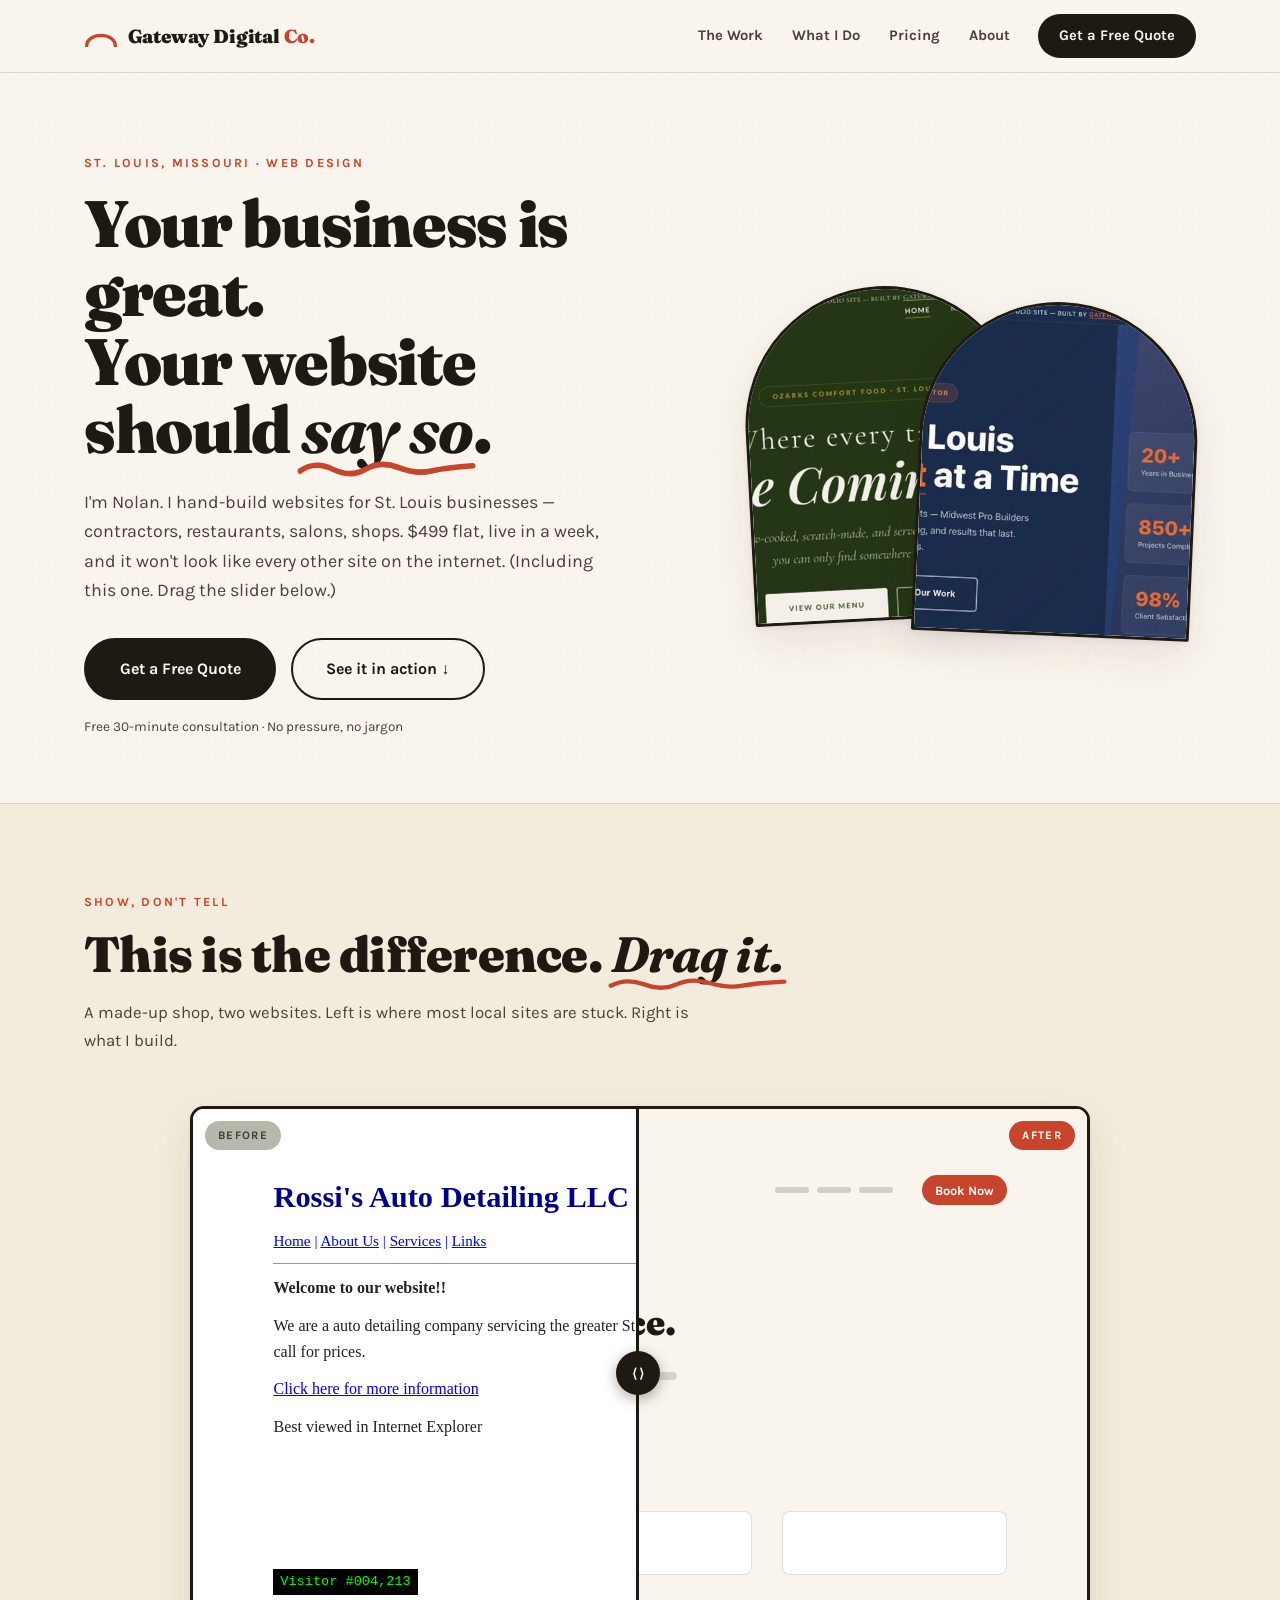
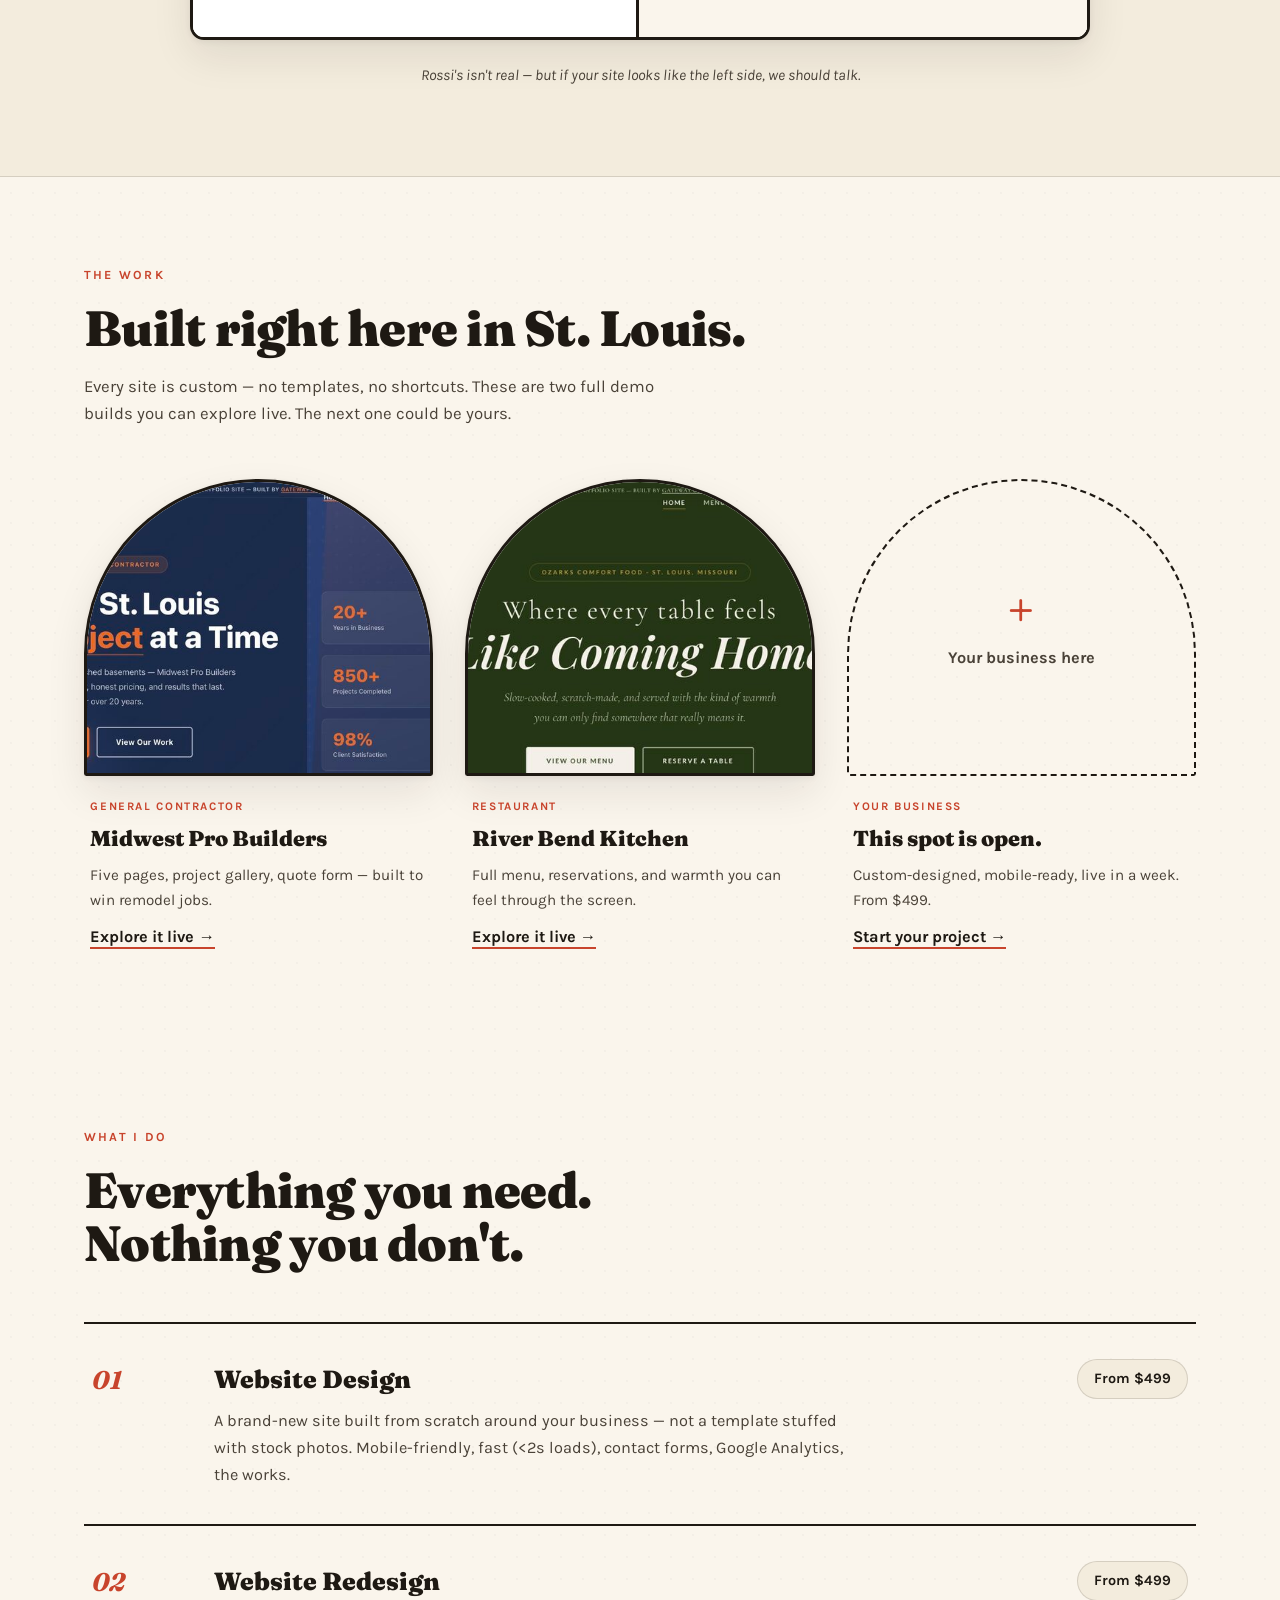
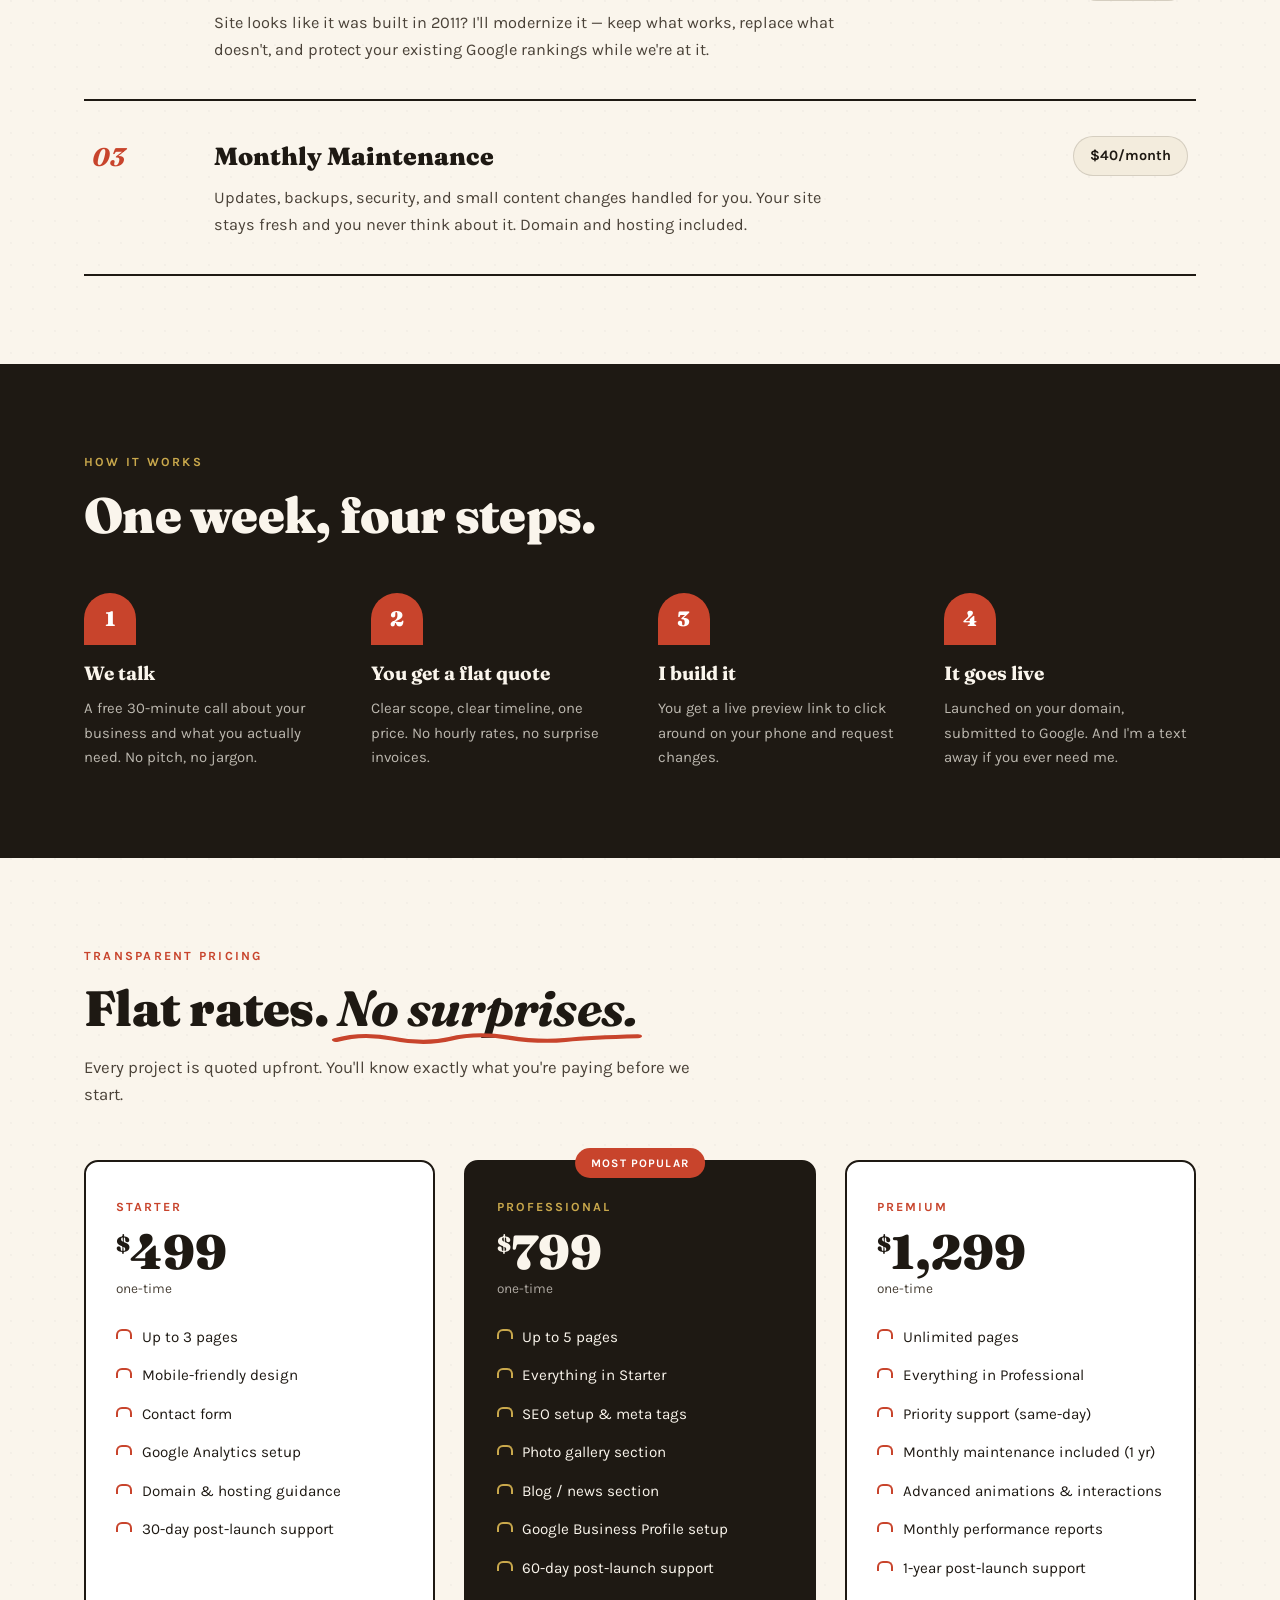
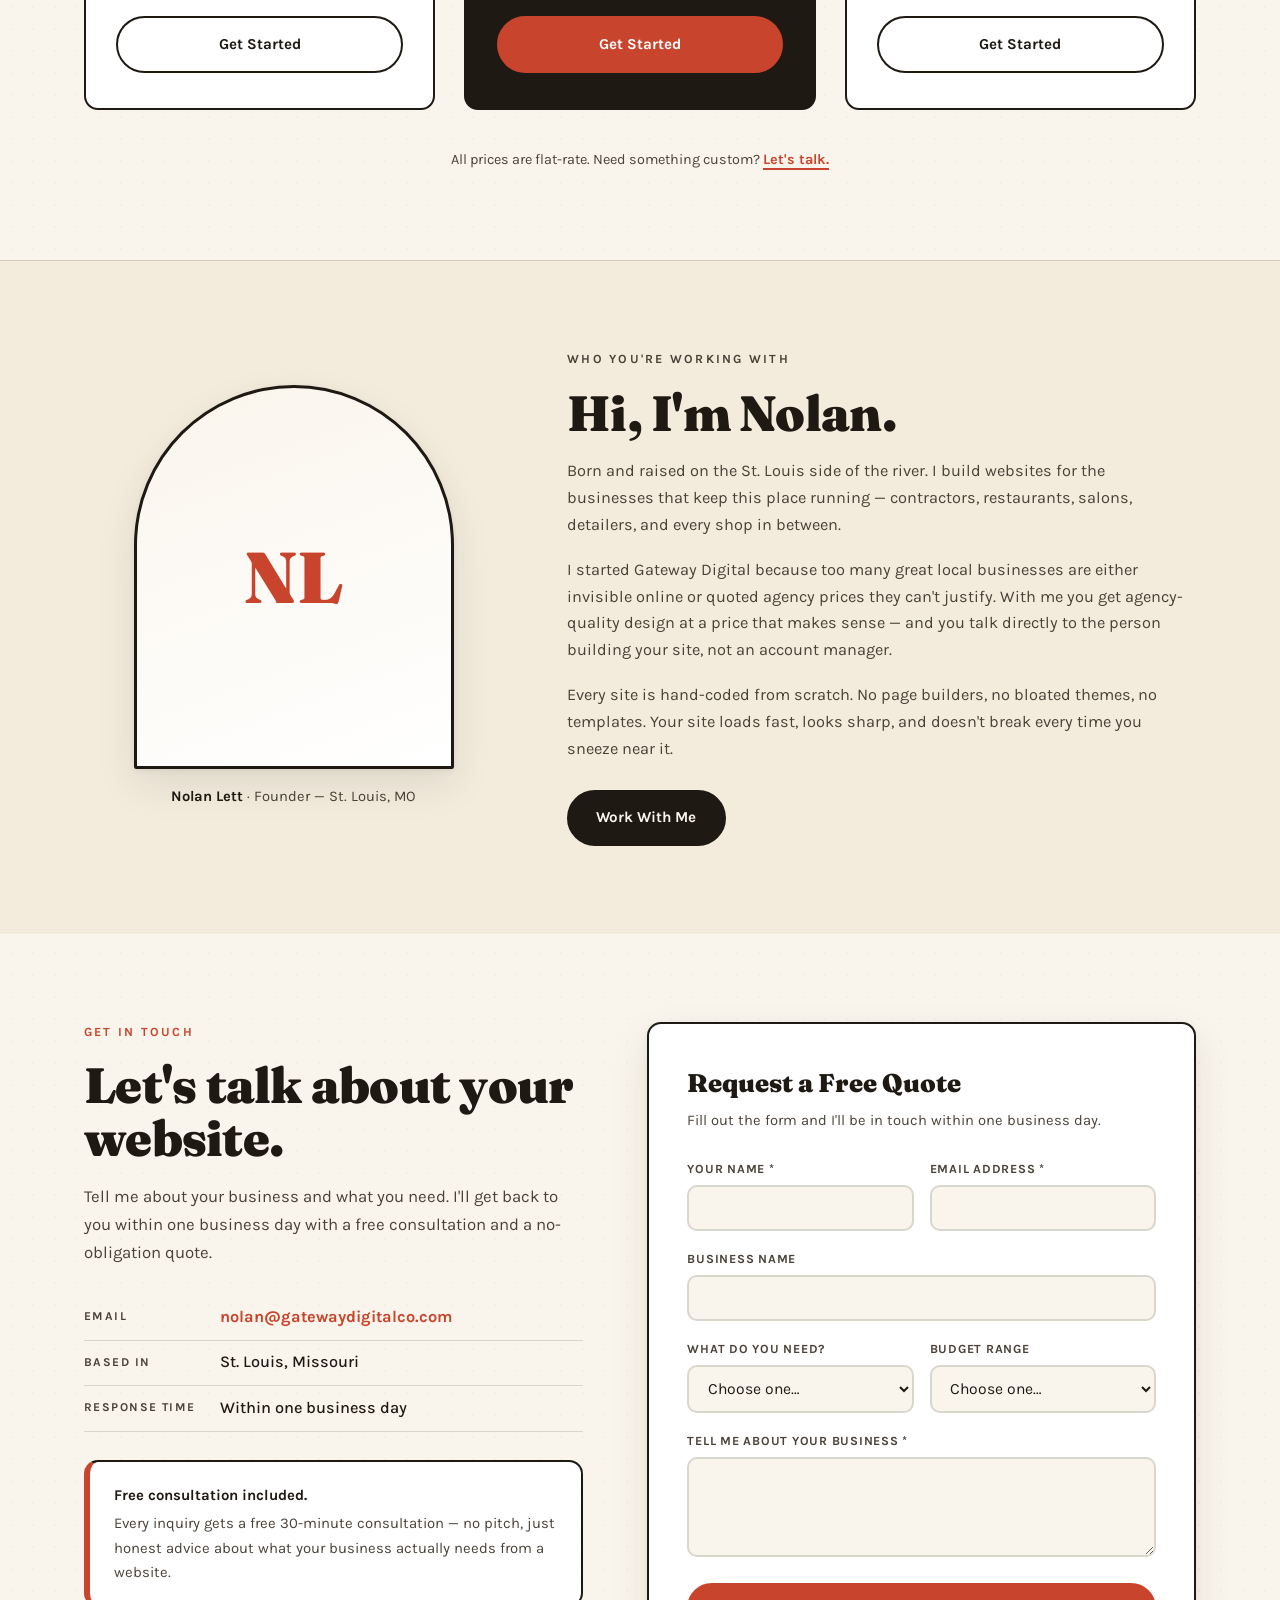
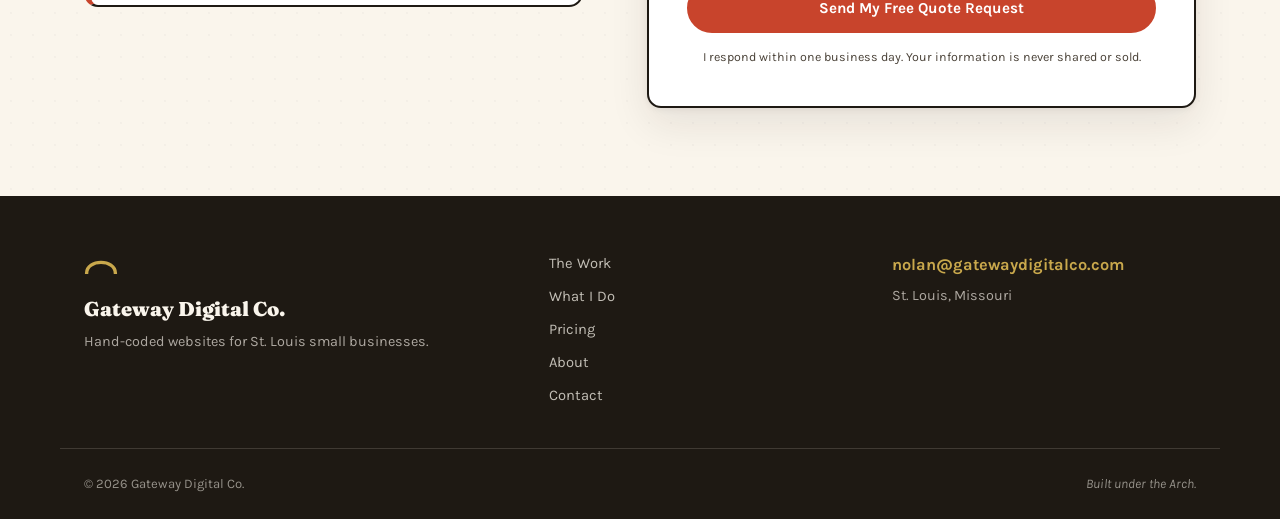
==== commit 4a1967fb: "Add Open Graph tags, social share image, and favicons" ====
--- a/index.html
+++ b/index.html
@@ -5,6 +5,27 @@
   <meta name="viewport" content="width=device-width, initial-scale=1.0" />
   <title>Gateway Digital Co. — Web Design for St. Louis Businesses</title>
   <meta name="description" content="Gateway Digital Co. builds fast, hand-coded websites for St. Louis small businesses. Custom design, mobile-friendly, live in a week — starting at $499." />
+
+  <!-- Open Graph / social sharing -->
+  <meta property="og:type" content="website" />
+  <meta property="og:site_name" content="Gateway Digital Co." />
+  <meta property="og:title" content="Gateway Digital Co. — Web Design for St. Louis Businesses" />
+  <meta property="og:description" content="Hand-coded websites for St. Louis small businesses. $499 flat, live in a week. Built under the Arch." />
+  <meta property="og:url" content="https://gatewaydigitalco.com/" />
+  <meta property="og:image" content="https://gatewaydigitalco.com/img/og-image.jpg" />
+  <meta property="og:image:width" content="1200" />
+  <meta property="og:image:height" content="630" />
+  <meta property="og:image:alt" content="Gateway Digital Co. — Your business is great. Your website should say so." />
+  <meta name="twitter:card" content="summary_large_image" />
+  <meta name="twitter:title" content="Gateway Digital Co. — Web Design for St. Louis Businesses" />
+  <meta name="twitter:description" content="Hand-coded websites for St. Louis small businesses. $499 flat, live in a week. Built under the Arch." />
+  <meta name="twitter:image" content="https://gatewaydigitalco.com/img/og-image.jpg" />
+
+  <!-- Favicons -->
+  <link rel="icon" type="image/png" sizes="32x32" href="img/favicon-32.png" />
+  <link rel="icon" type="image/png" sizes="128x128" href="img/favicon-128.png" />
+  <link rel="apple-touch-icon" href="img/favicon-128.png" />
+
   <link rel="preconnect" href="https://fonts.googleapis.com" />
   <link rel="preconnect" href="https://fonts.gstatic.com" crossorigin />
   <link href="https://fonts.googleapis.com/css2?family=Fraunces:ital,opsz,wght@0,9..144,500;0,9..144,700;0,9..144,900;1,9..144,500;1,9..144,700&family=Karla:ital,wght@0,400;0,500;0,700;1,400&display=swap" rel="stylesheet" />
